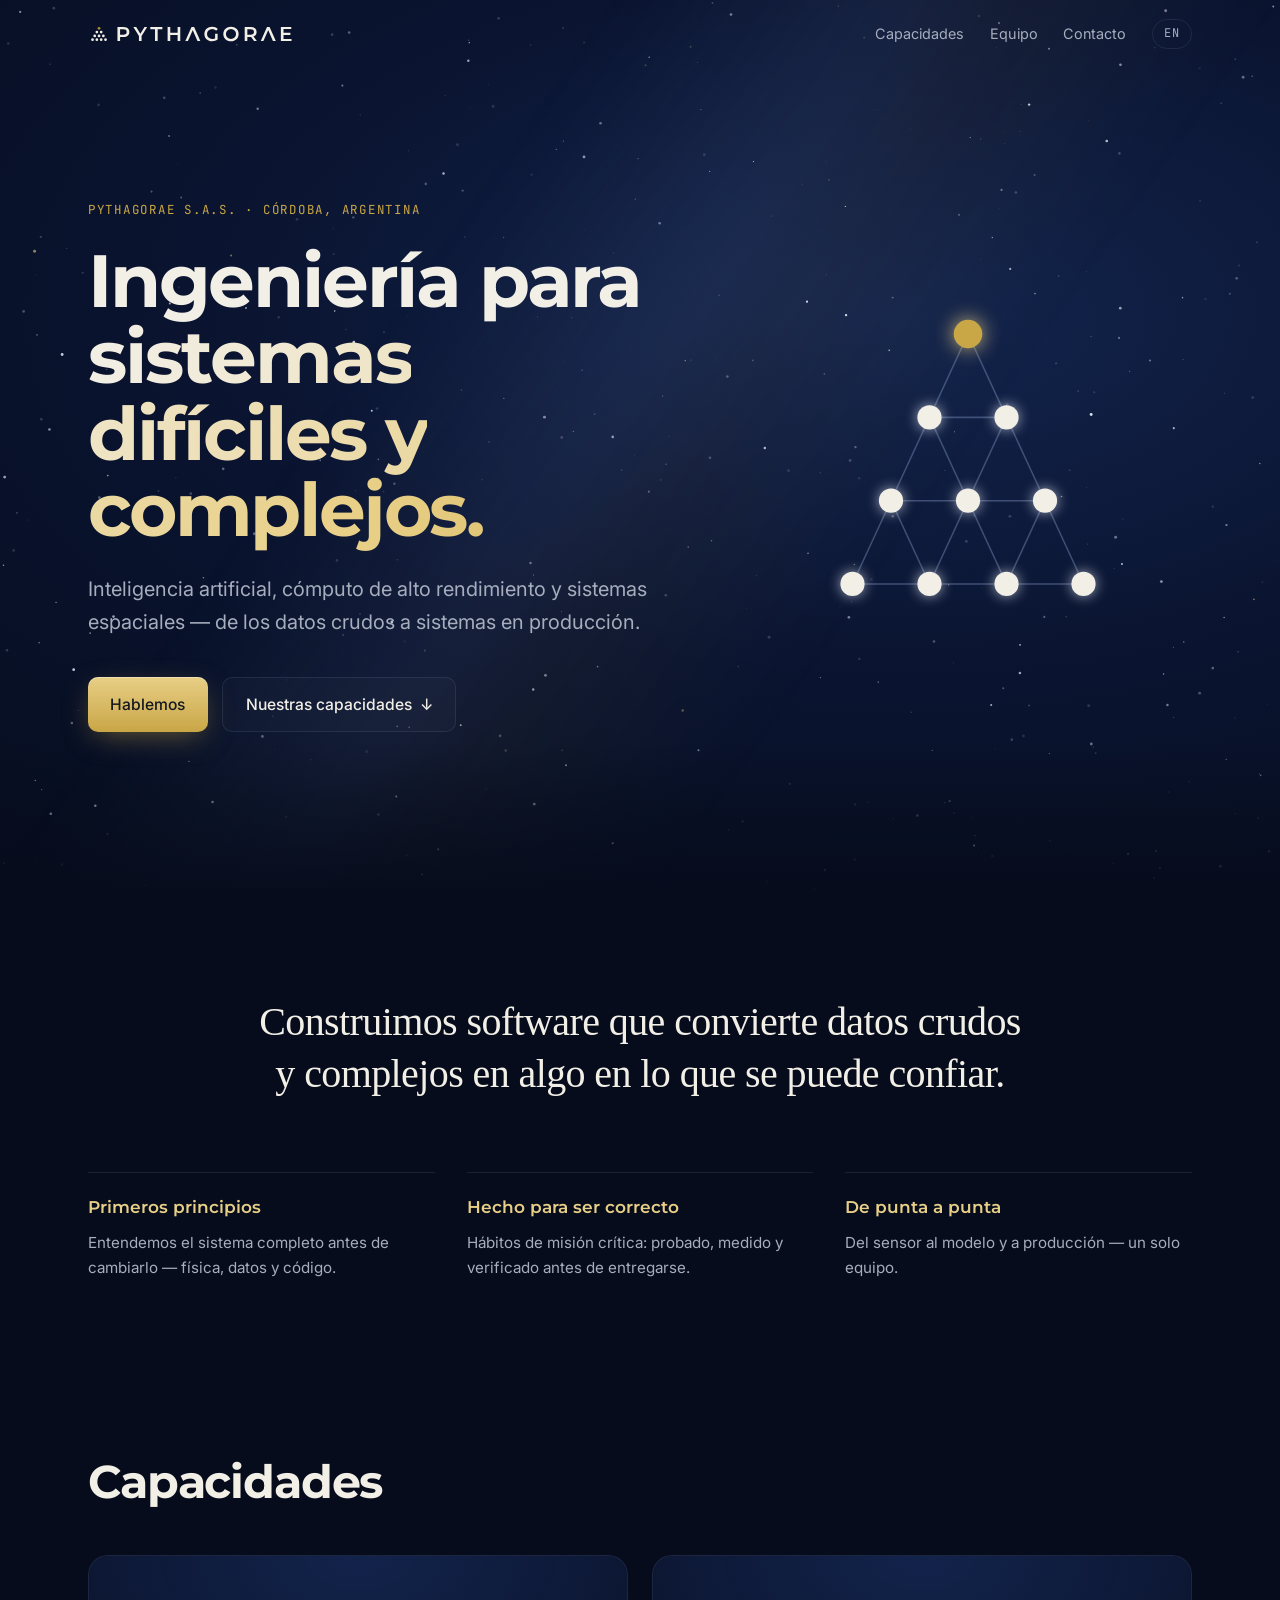
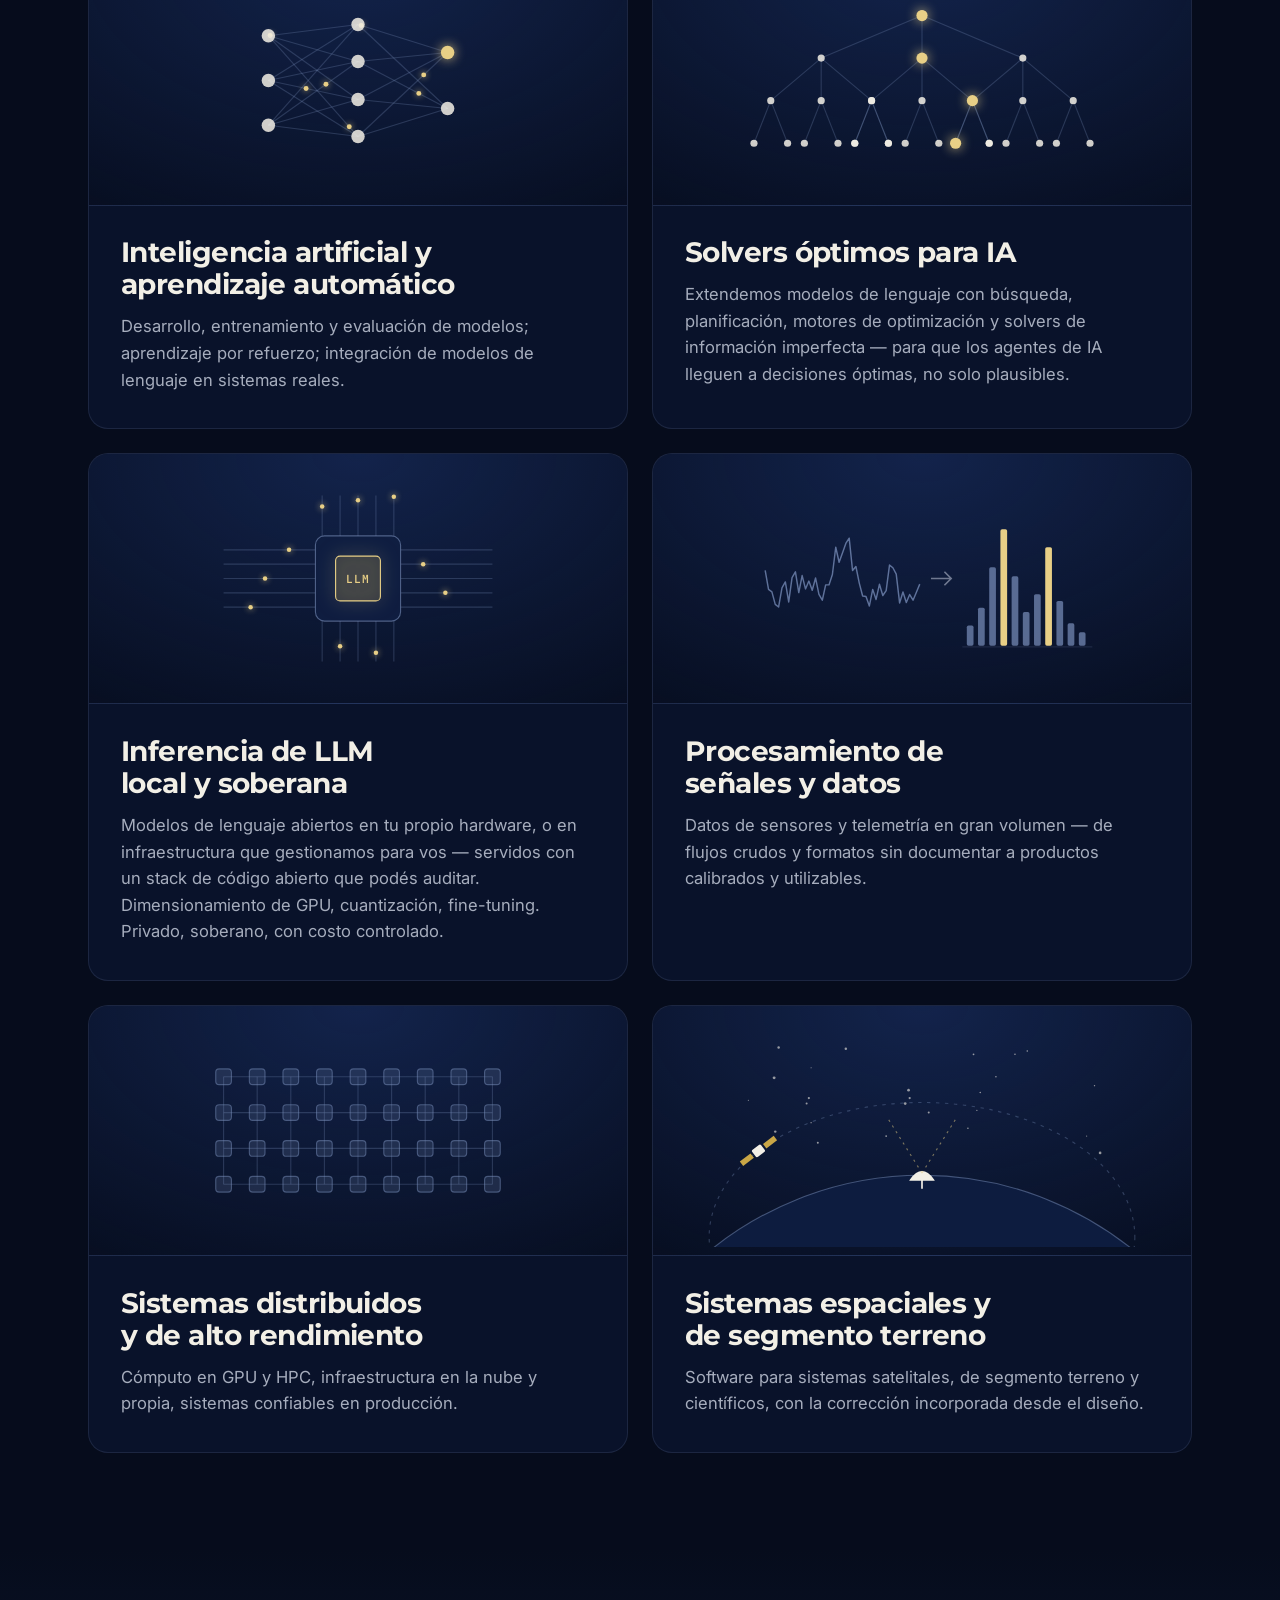
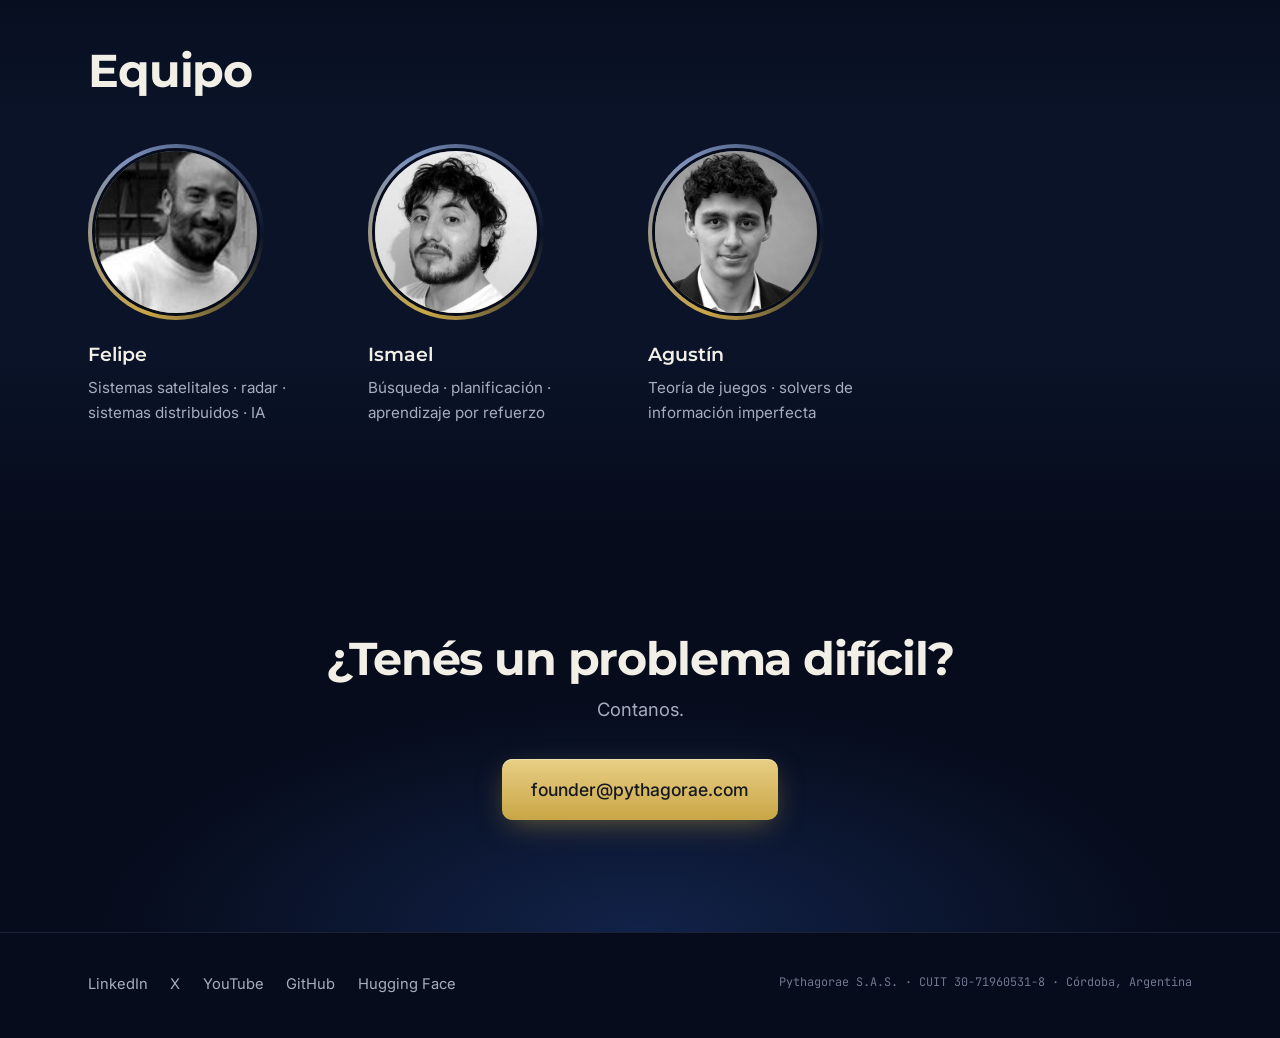
==== es/index.html @ efcf4a7c "Site: contact line 'Tell us about it.' Co-Authored-By: Claude Opus 5.5 (1M context) <noreply@anthrop" ====
<!doctype html>
<html lang="es">
<head>
<meta charset="utf-8">
<meta name="viewport" content="width=device-width, initial-scale=1">
<title>Pythagorae — Ingeniería para sistemas complejos</title>
<meta name="description" content="Pythagorae — ingeniería de software, inteligencia artificial, cómputo de alto rendimiento y sistemas espaciales. Córdoba, Argentina.">
<meta name="theme-color" content="#060c1c">
<meta property="og:title" content="Pythagorae">
<meta property="og:description" content="Pythagorae — ingeniería de software, inteligencia artificial, cómputo de alto rendimiento y sistemas espaciales. Córdoba, Argentina.">
<meta property="og:image" content="https://pythagorae.com/assets/og.png">
<meta property="og:url" content="https://pythagorae.com/es/">
<meta name="twitter:card" content="summary_large_image">
<link rel="alternate" hreflang="en" href="https://pythagorae.com/">
<link rel="alternate" hreflang="es" href="https://pythagorae.com/es/">
<link rel="alternate" hreflang="x-default" href="https://pythagorae.com/">
<link rel="icon" type="image/png" href="/assets/favicon.png">
<link rel="preconnect" href="https://fonts.googleapis.com">
<link rel="preconnect" href="https://fonts.gstatic.com" crossorigin>
<link href="https://fonts.googleapis.com/css2?family=Montserrat:wght@500;600;700&family=Inter:wght@400;500&family=JetBrains+Mono:wght@400;500&display=swap" rel="stylesheet">
<link rel="stylesheet" href="/style.css?v=16">
<script defer src="/site.js?v=15"></script>
</head>
<body>

<header class="bar">
  <div class="wrap bar-in">
    <a class="brand" href="/es/" aria-label="Pythagorae"><img src="/assets/lockup-horizontal-cream.svg" alt="Pythagorae" height="22"></a>
    <nav>
      <a href="#capabilities">Capacidades</a>
      <a href="#team">Equipo</a>
      <a href="#contact">Contacto</a>
      <a class="lang" href="/" hreflang="en" lang="en">EN</a>
    </nav>
  </div>
</header>

<section class="hero">
  <canvas id="sky" aria-hidden="true"></canvas>
  <div class="milky" aria-hidden="true"></div>
  <div class="wrap hero-in">
    <div class="hero-copy">
      <p class="eyebrow">Pythagorae S.A.S. &middot; C&oacute;rdoba, Argentina</p>
      <h1>Ingenier&iacute;a para <span class="grad">sistemas dif&iacute;ciles y complejos.</span></h1>
      <p class="lede">Inteligencia artificial, c&oacute;mputo de alto rendimiento y sistemas espaciales &mdash; de los datos crudos a sistemas en producci&oacute;n.</p>
      <div class="ctas">
        <a class="btn primary" href="#contact">Hablemos</a>
        <a class="btn ghost" href="#capabilities">Nuestras capacidades <span aria-hidden="true">&darr;</span></a>
      </div>
    </div>
    <div class="hero-art"><svg class="tetractys" viewBox="0 0 400 360" aria-hidden="true"><g class="edges"><line class="edge" style="--d:0.00s" x1="200.0" y1="60.0" x2="165.0" y2="135.8"/><line class="edge" style="--d:0.07s" x1="200.0" y1="60.0" x2="235.0" y2="135.8"/><line class="edge" style="--d:0.14s" x1="165.0" y1="135.8" x2="235.0" y2="135.8"/><line class="edge" style="--d:0.21s" x1="165.0" y1="135.8" x2="130.0" y2="211.5"/><line class="edge" style="--d:0.28s" x1="165.0" y1="135.8" x2="200.0" y2="211.5"/><line class="edge" style="--d:0.35s" x1="235.0" y1="135.8" x2="200.0" y2="211.5"/><line class="edge" style="--d:0.42s" x1="235.0" y1="135.8" x2="270.0" y2="211.5"/><line class="edge" style="--d:0.49s" x1="130.0" y1="211.5" x2="200.0" y2="211.5"/><line class="edge" style="--d:0.56s" x1="130.0" y1="211.5" x2="95.0" y2="287.2"/><line class="edge" style="--d:0.63s" x1="130.0" y1="211.5" x2="165.0" y2="287.2"/><line class="edge" style="--d:0.70s" x1="200.0" y1="211.5" x2="270.0" y2="211.5"/><line class="edge" style="--d:0.77s" x1="200.0" y1="211.5" x2="165.0" y2="287.2"/><line class="edge" style="--d:0.84s" x1="200.0" y1="211.5" x2="235.0" y2="287.2"/><line class="edge" style="--d:0.91s" x1="270.0" y1="211.5" x2="235.0" y2="287.2"/><line class="edge" style="--d:0.98s" x1="270.0" y1="211.5" x2="305.0" y2="287.2"/><line class="edge" style="--d:1.05s" x1="95.0" y1="287.2" x2="165.0" y2="287.2"/><line class="edge" style="--d:1.12s" x1="165.0" y1="287.2" x2="235.0" y2="287.2"/><line class="edge" style="--d:1.19s" x1="235.0" y1="287.2" x2="305.0" y2="287.2"/></g><g class="nodes"><circle class="node monad" style="--d:0.40s" cx="200.0" cy="60.0" r="13"/><circle class="node" style="--d:0.49s" cx="165.0" cy="135.8" r="11"/><circle class="node" style="--d:0.58s" cx="235.0" cy="135.8" r="11"/><circle class="node" style="--d:0.67s" cx="130.0" cy="211.5" r="11"/><circle class="node" style="--d:0.76s" cx="200.0" cy="211.5" r="11"/><circle class="node" style="--d:0.85s" cx="270.0" cy="211.5" r="11"/><circle class="node" style="--d:0.94s" cx="95.0" cy="287.2" r="11"/><circle class="node" style="--d:1.03s" cx="165.0" cy="287.2" r="11"/><circle class="node" style="--d:1.12s" cx="235.0" cy="287.2" r="11"/><circle class="node" style="--d:1.21s" cx="305.0" cy="287.2" r="11"/></g></svg></div>
  </div>
</section>

<section class="statement">
  <div class="wrap">
    <blockquote class="reveal">Construimos software que convierte datos crudos y complejos en algo en lo que se puede confiar.</blockquote>
    <div class="principles"><div class="principle reveal" style="--i:0"><h3>Primeros principios</h3><p>Entendemos el sistema completo antes de cambiarlo &mdash; f&iacute;sica, datos y c&oacute;digo.</p></div><div class="principle reveal" style="--i:1"><h3>Hecho para ser correcto</h3><p>H&aacute;bitos de misi&oacute;n cr&iacute;tica: probado, medido y verificado antes de entregarse.</p></div><div class="principle reveal" style="--i:2"><h3>De punta a punta</h3><p>Del sensor al modelo y a producci&oacute;n &mdash; un solo equipo.</p></div></div>
  </div>
</section>

<section id="capabilities" class="section">
  <div class="wrap">
    <header class="section-head reveal"><h2>Capacidades</h2></header>
    <div class="grid">
        <article class="card reveal" style="--i:0">
          <div class="card-art"><svg class="art" viewBox="0 -24 320 208" preserveAspectRatio="xMidYMid meet" aria-hidden="true"><line class="a-line" x1="80" y1="40" x2="160" y2="30"/><circle class="a-pulse" r="2.2"><animateMotion dur="2.20s" begin="-0.01s" repeatCount="indefinite" path="M80,40 L160,30"/></circle><line class="a-line" x1="80" y1="40" x2="160" y2="63"/><line class="a-line" x1="80" y1="40" x2="160" y2="97"/><line class="a-line" x1="80" y1="40" x2="160" y2="130"/><circle class="a-pulse" r="2.2"><animateMotion dur="3.25s" begin="-0.70s" repeatCount="indefinite" path="M80,40 L160,130"/></circle><line class="a-line" x1="80" y1="80" x2="160" y2="30"/><line class="a-line" x1="80" y1="80" x2="160" y2="63"/><line class="a-line" x1="80" y1="80" x2="160" y2="97"/><circle class="a-pulse" r="2.2"><animateMotion dur="2.55s" begin="-1.39s" repeatCount="indefinite" path="M80,80 L160,97"/></circle><line class="a-line" x1="80" y1="80" x2="160" y2="130"/><line class="a-line" x1="80" y1="120" x2="160" y2="30"/><line class="a-line" x1="80" y1="120" x2="160" y2="63"/><circle class="a-pulse" r="2.2"><animateMotion dur="3.60s" begin="-0.08s" repeatCount="indefinite" path="M80,120 L160,63"/></circle><line class="a-line" x1="80" y1="120" x2="160" y2="97"/><line class="a-line" x1="80" y1="120" x2="160" y2="130"/><line class="a-line" x1="160" y1="30" x2="240" y2="55"/><circle class="a-pulse" r="2.2"><animateMotion dur="2.90s" begin="-0.77s" repeatCount="indefinite" path="M160,30 L240,55"/></circle><line class="a-line" x1="160" y1="30" x2="240" y2="105"/><line class="a-line" x1="160" y1="63" x2="240" y2="55"/><line class="a-line" x1="160" y1="63" x2="240" y2="105"/><circle class="a-pulse" r="2.2"><animateMotion dur="2.20s" begin="-1.46s" repeatCount="indefinite" path="M160,63 L240,105"/></circle><line class="a-line" x1="160" y1="97" x2="240" y2="55"/><line class="a-line" x1="160" y1="97" x2="240" y2="105"/><line class="a-line" x1="160" y1="130" x2="240" y2="55"/><circle class="a-pulse" r="2.2"><animateMotion dur="3.25s" begin="-0.15s" repeatCount="indefinite" path="M160,130 L240,55"/></circle><line class="a-line" x1="160" y1="130" x2="240" y2="105"/><circle class="a-dot a-breathe" style="--d:0.0s" cx="80" cy="40" r="6"/><circle class="a-dot a-breathe" style="--d:0.3s" cx="80" cy="80" r="6"/><circle class="a-dot a-breathe" style="--d:0.6s" cx="80" cy="120" r="6"/><circle class="a-dot a-breathe" style="--d:0.3s" cx="160" cy="30" r="6"/><circle class="a-dot a-breathe" style="--d:0.6s" cx="160" cy="63" r="6"/><circle class="a-dot a-breathe" style="--d:0.9s" cx="160" cy="97" r="6"/><circle class="a-dot a-breathe" style="--d:1.2s" cx="160" cy="130" r="6"/><circle class="a-hot a-breathe" style="--d:0.6s" cx="240" cy="55" r="6"/><circle class="a-dot a-breathe" style="--d:0.9s" cx="240" cy="105" r="6"/></svg></div>
          <div class="card-body">
            <h3>Inteligencia artificial y aprendizaje autom&aacute;tico</h3>
            <p>Desarrollo, entrenamiento y evaluaci&oacute;n de modelos; aprendizaje por refuerzo; integraci&oacute;n de modelos de lenguaje en sistemas reales.</p>
          </div>
        </article>
        <article class="card reveal" style="--i:1">
          <div class="card-art"><svg class="art" viewBox="0 -24 320 208" preserveAspectRatio="xMidYMid meet" aria-hidden="true"><line class="a-line" x1="160.0" y1="22" x2="70.0" y2="60"/><line class="a-line" x1="160.0" y1="22" x2="160.0" y2="60"/><line class="a-line" x1="160.0" y1="22" x2="250.0" y2="60"/><line class="a-line" x1="70.0" y1="60" x2="25.0" y2="98"/><line class="a-line" x1="70.0" y1="60" x2="70.0" y2="98"/><line class="a-line" x1="70.0" y1="60" x2="115.0" y2="98"/><line class="a-line" x1="160.0" y1="60" x2="115.0" y2="98"/><line class="a-line" x1="160.0" y1="60" x2="160.0" y2="98"/><line class="a-line" x1="160.0" y1="60" x2="205.0" y2="98"/><line class="a-line" x1="250.0" y1="60" x2="205.0" y2="98"/><line class="a-line" x1="250.0" y1="60" x2="250.0" y2="98"/><line class="a-line" x1="250.0" y1="60" x2="295.0" y2="98"/><line class="a-line" x1="25.0" y1="98" x2="10.0" y2="136"/><line class="a-line" x1="25.0" y1="98" x2="40.0" y2="136"/><line class="a-line" x1="70.0" y1="98" x2="55.0" y2="136"/><line class="a-line" x1="70.0" y1="98" x2="85.0" y2="136"/><line class="a-line" x1="115.0" y1="98" x2="100.0" y2="136"/><line class="a-line" x1="115.0" y1="98" x2="130.0" y2="136"/><line class="a-line" x1="115.0" y1="98" x2="100.0" y2="136"/><line class="a-line" x1="115.0" y1="98" x2="130.0" y2="136"/><line class="a-line" x1="160.0" y1="98" x2="145.0" y2="136"/><line class="a-line" x1="160.0" y1="98" x2="175.0" y2="136"/><line class="a-line" x1="205.0" y1="98" x2="190.0" y2="136"/><line class="a-line" x1="205.0" y1="98" x2="220.0" y2="136"/><line class="a-line" x1="205.0" y1="98" x2="190.0" y2="136"/><line class="a-line" x1="205.0" y1="98" x2="220.0" y2="136"/><line class="a-line" x1="250.0" y1="98" x2="235.0" y2="136"/><line class="a-line" x1="250.0" y1="98" x2="265.0" y2="136"/><line class="a-line" x1="295.0" y1="98" x2="280.0" y2="136"/><line class="a-line" x1="295.0" y1="98" x2="310.0" y2="136"/><circle class="a-dot" cx="160.0" cy="22" r="4.5"/><circle class="a-dot" cx="70.0" cy="60" r="3.2"/><circle class="a-dot" cx="160.0" cy="60" r="3.2"/><circle class="a-dot" cx="250.0" cy="60" r="3.2"/><circle class="a-dot" cx="25.0" cy="98" r="3.2"/><circle class="a-dot" cx="70.0" cy="98" r="3.2"/><circle class="a-dot" cx="115.0" cy="98" r="3.2"/><circle class="a-dot" cx="115.0" cy="98" r="3.2"/><circle class="a-dot" cx="160.0" cy="98" r="3.2"/><circle class="a-dot" cx="205.0" cy="98" r="3.2"/><circle class="a-dot" cx="205.0" cy="98" r="3.2"/><circle class="a-dot" cx="250.0" cy="98" r="3.2"/><circle class="a-dot" cx="295.0" cy="98" r="3.2"/><circle class="a-dot" cx="10.0" cy="136" r="3.2"/><circle class="a-dot" cx="40.0" cy="136" r="3.2"/><circle class="a-dot" cx="55.0" cy="136" r="3.2"/><circle class="a-dot" cx="85.0" cy="136" r="3.2"/><circle class="a-dot" cx="100.0" cy="136" r="3.2"/><circle class="a-dot" cx="130.0" cy="136" r="3.2"/><circle class="a-dot" cx="100.0" cy="136" r="3.2"/><circle class="a-dot" cx="130.0" cy="136" r="3.2"/><circle class="a-dot" cx="145.0" cy="136" r="3.2"/><circle class="a-dot" cx="175.0" cy="136" r="3.2"/><circle class="a-dot" cx="190.0" cy="136" r="3.2"/><circle class="a-dot" cx="220.0" cy="136" r="3.2"/><circle class="a-dot" cx="190.0" cy="136" r="3.2"/><circle class="a-dot" cx="220.0" cy="136" r="3.2"/><circle class="a-dot" cx="235.0" cy="136" r="3.2"/><circle class="a-dot" cx="265.0" cy="136" r="3.2"/><circle class="a-dot" cx="280.0" cy="136" r="3.2"/><circle class="a-dot" cx="310.0" cy="136" r="3.2"/><path class="a-best" d="M160.0,22 L160.0,60 L205.0,98 L190.0,136"/><circle class="a-hot a-breathe" style="--d:0.00s" cx="160.0" cy="22" r="5"/><circle class="a-hot a-breathe" style="--d:0.25s" cx="160.0" cy="60" r="5"/><circle class="a-hot a-breathe" style="--d:0.50s" cx="205.0" cy="98" r="5"/><circle class="a-hot a-breathe" style="--d:0.75s" cx="190.0" cy="136" r="5"/></svg></div>
          <div class="card-body">
            <h3>Solvers &oacute;ptimos para IA</h3>
            <p>Extendemos modelos de lenguaje con b&uacute;squeda, planificaci&oacute;n, motores de optimizaci&oacute;n y solvers de informaci&oacute;n imperfecta &mdash; para que los agentes de IA lleguen a decisiones &oacute;ptimas, no solo plausibles.</p>
          </div>
        </article>
        <article class="card reveal" style="--i:0">
          <div class="card-art"><svg class="art" viewBox="0 -24 320 208" preserveAspectRatio="xMidYMid meet" aria-hidden="true"><line class="a-line" x1="128.0" y1="42.0" x2="128.0" y2="6.0"/><circle class="a-pulse" r="2"><animateMotion dur="1.8s" begin="-0.05s" repeatCount="indefinite" path="M128.0,6.0 L128.0,42.0"/></circle><line class="a-line" x1="144.0" y1="42.0" x2="144.0" y2="6.0"/><line class="a-line" x1="160.0" y1="42.0" x2="160.0" y2="6.0"/><circle class="a-pulse" r="2"><animateMotion dur="2.4s" begin="-0.45s" repeatCount="indefinite" path="M160.0,6.0 L160.0,42.0"/></circle><line class="a-line" x1="176.0" y1="42.0" x2="176.0" y2="6.0"/><line class="a-line" x1="192.0" y1="42.0" x2="192.0" y2="6.0"/><circle class="a-pulse" r="2"><animateMotion dur="3.0s" begin="-0.85s" repeatCount="indefinite" path="M192.0,6.0 L192.0,42.0"/></circle><line class="a-line" x1="128.0" y1="118.0" x2="128.0" y2="154.0"/><line class="a-line" x1="144.0" y1="118.0" x2="144.0" y2="154.0"/><circle class="a-pulse" r="2"><animateMotion dur="2.1s" begin="-0.65s" repeatCount="indefinite" path="M144.0,154.0 L144.0,118.0"/></circle><line class="a-line" x1="160.0" y1="118.0" x2="160.0" y2="154.0"/><line class="a-line" x1="176.0" y1="118.0" x2="176.0" y2="154.0"/><circle class="a-pulse" r="2"><animateMotion dur="2.7s" begin="-1.05s" repeatCount="indefinite" path="M176.0,154.0 L176.0,118.0"/></circle><line class="a-line" x1="192.0" y1="118.0" x2="192.0" y2="154.0"/><line class="a-line" x1="122.0" y1="54.4" x2="40.0" y2="54.4"/><circle class="a-pulse" r="2"><animateMotion dur="1.8s" begin="-0.85s" repeatCount="indefinite" path="M40.0,54.4 L122.0,54.4"/></circle><line class="a-line" x1="122.0" y1="67.2" x2="40.0" y2="67.2"/><line class="a-line" x1="122.0" y1="80.0" x2="40.0" y2="80.0"/><circle class="a-pulse" r="2"><animateMotion dur="2.4s" begin="-1.25s" repeatCount="indefinite" path="M40.0,80.0 L122.0,80.0"/></circle><line class="a-line" x1="122.0" y1="92.8" x2="40.0" y2="92.8"/><line class="a-line" x1="122.0" y1="105.6" x2="40.0" y2="105.6"/><circle class="a-pulse" r="2"><animateMotion dur="3.0s" begin="-1.65s" repeatCount="indefinite" path="M40.0,105.6 L122.0,105.6"/></circle><line class="a-line" x1="198.0" y1="54.4" x2="280.0" y2="54.4"/><line class="a-line" x1="198.0" y1="67.2" x2="280.0" y2="67.2"/><circle class="a-pulse" r="2"><animateMotion dur="2.1s" begin="-1.45s" repeatCount="indefinite" path="M280.0,67.2 L198.0,67.2"/></circle><line class="a-line" x1="198.0" y1="80.0" x2="280.0" y2="80.0"/><line class="a-line" x1="198.0" y1="92.8" x2="280.0" y2="92.8"/><circle class="a-pulse" r="2"><animateMotion dur="2.7s" begin="-1.85s" repeatCount="indefinite" path="M280.0,92.8 L198.0,92.8"/></circle><line class="a-line" x1="198.0" y1="105.6" x2="280.0" y2="105.6"/><rect class="a-chip" x="122" y="42" width="76" height="76" rx="8"/><rect class="a-die a-breathe" x="140" y="60" width="40" height="40" rx="4"/><text class="a-label" x="160" y="84" text-anchor="middle">LLM</text></svg></div>
          <div class="card-body">
            <h3>Inferencia de LLM local y soberana</h3>
            <p>Modelos de lenguaje abiertos en tu propio hardware, o en infraestructura que gestionamos para vos &mdash; servidos con un stack de c&oacute;digo abierto que pod&eacute;s auditar. Dimensionamiento de GPU, cuantizaci&oacute;n, fine-tuning. Privado, soberano, con costo controlado.</p>
          </div>
        </article>
        <article class="card reveal" style="--i:1">
          <div class="card-art"><svg class="art" viewBox="0 -24 320 208" preserveAspectRatio="xMidYMid meet" aria-hidden="true"><polyline class="a-raw" points="20,72.7 23,89.7 26,91.9 29,103.1 32,105.4 35,88.4 38,83.1 41,100.9 44,79.2 47,74.0 50,92.6 53,77.4 56,89.3 59,82.3 62,90.5 65,79.6 68,94.2 71,99.4 74,85.7 77,85.7 80,76.4 83,52.1 86,65.5 89,57.3 92,48.7 95,44.0 98,72.9 101,69.3 104,84.1 107,95.6 110,96.1 113,104.5 116,89.7 119,98.7 122,85.2 125,95.2 128,90.8 131,68.0 134,70.4 137,76.1 140,101.8 143,92.0 146,101.4 149,94.3 152,99.4 155,92.3 158,85.0"/><path class="a-arrow" d="M168 80 h18 m-6 -6 l6 6 l-6 6"/><rect class="a-bar a-grow" style="--d:0.00s" x="200" y="122" width="6" height="18" rx="1.5"/><rect class="a-bar a-grow" style="--d:0.12s" x="210" y="106" width="6" height="34" rx="1.5"/><rect class="a-bar a-grow" style="--d:0.24s" x="220" y="70" width="6" height="70" rx="1.5"/><rect class="a-bar-hot a-grow" style="--d:0.36s" x="230" y="36" width="6" height="104" rx="1.5"/><rect class="a-bar a-grow" style="--d:0.48s" x="240" y="78" width="6" height="62" rx="1.5"/><rect class="a-bar a-grow" style="--d:0.60s" x="250" y="110" width="6" height="30" rx="1.5"/><rect class="a-bar a-grow" style="--d:0.72s" x="260" y="94" width="6" height="46" rx="1.5"/><rect class="a-bar-hot a-grow" style="--d:0.84s" x="270" y="52" width="6" height="88" rx="1.5"/><rect class="a-bar a-grow" style="--d:0.96s" x="280" y="100" width="6" height="40" rx="1.5"/><rect class="a-bar a-grow" style="--d:1.08s" x="290" y="120" width="6" height="20" rx="1.5"/><rect class="a-bar a-grow" style="--d:1.20s" x="300" y="128" width="6" height="12" rx="1.5"/><line class="a-axis" x1="196" y1="141" x2="312" y2="141"/></svg></div>
          <div class="card-body">
            <h3>Procesamiento de se&ntilde;ales y datos</h3>
            <p>Datos de sensores y telemetr&iacute;a en gran volumen &mdash; de flujos crudos y formatos sin documentar a productos calibrados y utilizables.</p>
          </div>
        </article>
        <article class="card reveal" style="--i:0">
          <div class="card-art"><svg class="art" viewBox="0 -24 320 208" preserveAspectRatio="xMidYMid meet" aria-hidden="true"><line class="a-line" x1="40" y1="32" x2="70" y2="32"/><line class="a-line" x1="40" y1="32" x2="40" y2="64"/><line class="a-line" x1="70" y1="32" x2="100" y2="32"/><line class="a-line" x1="70" y1="32" x2="70" y2="64"/><line class="a-line" x1="100" y1="32" x2="130" y2="32"/><line class="a-line" x1="100" y1="32" x2="100" y2="64"/><line class="a-line" x1="130" y1="32" x2="160" y2="32"/><line class="a-line" x1="130" y1="32" x2="130" y2="64"/><line class="a-line" x1="160" y1="32" x2="190" y2="32"/><line class="a-line" x1="160" y1="32" x2="160" y2="64"/><line class="a-line" x1="190" y1="32" x2="220" y2="32"/><line class="a-line" x1="190" y1="32" x2="190" y2="64"/><line class="a-line" x1="220" y1="32" x2="250" y2="32"/><line class="a-line" x1="220" y1="32" x2="220" y2="64"/><line class="a-line" x1="250" y1="32" x2="280" y2="32"/><line class="a-line" x1="250" y1="32" x2="250" y2="64"/><line class="a-line" x1="280" y1="32" x2="280" y2="64"/><line class="a-line" x1="40" y1="64" x2="70" y2="64"/><line class="a-line" x1="40" y1="64" x2="40" y2="96"/><line class="a-line" x1="70" y1="64" x2="100" y2="64"/><line class="a-line" x1="70" y1="64" x2="70" y2="96"/><line class="a-line" x1="100" y1="64" x2="130" y2="64"/><line class="a-line" x1="100" y1="64" x2="100" y2="96"/><line class="a-line" x1="130" y1="64" x2="160" y2="64"/><line class="a-line" x1="130" y1="64" x2="130" y2="96"/><line class="a-line" x1="160" y1="64" x2="190" y2="64"/><line class="a-line" x1="160" y1="64" x2="160" y2="96"/><line class="a-line" x1="190" y1="64" x2="220" y2="64"/><line class="a-line" x1="190" y1="64" x2="190" y2="96"/><line class="a-line" x1="220" y1="64" x2="250" y2="64"/><line class="a-line" x1="220" y1="64" x2="220" y2="96"/><line class="a-line" x1="250" y1="64" x2="280" y2="64"/><line class="a-line" x1="250" y1="64" x2="250" y2="96"/><line class="a-line" x1="280" y1="64" x2="280" y2="96"/><line class="a-line" x1="40" y1="96" x2="70" y2="96"/><line class="a-line" x1="40" y1="96" x2="40" y2="128"/><line class="a-line" x1="70" y1="96" x2="100" y2="96"/><line class="a-line" x1="70" y1="96" x2="70" y2="128"/><line class="a-line" x1="100" y1="96" x2="130" y2="96"/><line class="a-line" x1="100" y1="96" x2="100" y2="128"/><line class="a-line" x1="130" y1="96" x2="160" y2="96"/><line class="a-line" x1="130" y1="96" x2="130" y2="128"/><line class="a-line" x1="160" y1="96" x2="190" y2="96"/><line class="a-line" x1="160" y1="96" x2="160" y2="128"/><line class="a-line" x1="190" y1="96" x2="220" y2="96"/><line class="a-line" x1="190" y1="96" x2="190" y2="128"/><line class="a-line" x1="220" y1="96" x2="250" y2="96"/><line class="a-line" x1="220" y1="96" x2="220" y2="128"/><line class="a-line" x1="250" y1="96" x2="280" y2="96"/><line class="a-line" x1="250" y1="96" x2="250" y2="128"/><line class="a-line" x1="280" y1="96" x2="280" y2="128"/><line class="a-line" x1="40" y1="128" x2="70" y2="128"/><line class="a-line" x1="70" y1="128" x2="100" y2="128"/><line class="a-line" x1="100" y1="128" x2="130" y2="128"/><line class="a-line" x1="130" y1="128" x2="160" y2="128"/><line class="a-line" x1="160" y1="128" x2="190" y2="128"/><line class="a-line" x1="190" y1="128" x2="220" y2="128"/><line class="a-line" x1="220" y1="128" x2="250" y2="128"/><line class="a-line" x1="250" y1="128" x2="280" y2="128"/><rect class="a-node a-wave" style="--d:0.00s" x="33" y="25" width="14" height="14" rx="3"/><rect class="a-node a-wave" style="--d:0.18s" x="63" y="25" width="14" height="14" rx="3"/><rect class="a-node a-wave" style="--d:0.36s" x="93" y="25" width="14" height="14" rx="3"/><rect class="a-node a-wave" style="--d:0.54s" x="123" y="25" width="14" height="14" rx="3"/><rect class="a-node a-wave" style="--d:0.72s" x="153" y="25" width="14" height="14" rx="3"/><rect class="a-node a-wave" style="--d:0.90s" x="183" y="25" width="14" height="14" rx="3"/><rect class="a-node a-wave" style="--d:1.08s" x="213" y="25" width="14" height="14" rx="3"/><rect class="a-node a-wave" style="--d:1.26s" x="243" y="25" width="14" height="14" rx="3"/><rect class="a-node a-wave" style="--d:1.44s" x="273" y="25" width="14" height="14" rx="3"/><rect class="a-node a-wave" style="--d:0.18s" x="33" y="57" width="14" height="14" rx="3"/><rect class="a-node a-wave" style="--d:0.36s" x="63" y="57" width="14" height="14" rx="3"/><rect class="a-node a-wave" style="--d:0.54s" x="93" y="57" width="14" height="14" rx="3"/><rect class="a-node a-wave" style="--d:0.72s" x="123" y="57" width="14" height="14" rx="3"/><rect class="a-node a-wave" style="--d:0.90s" x="153" y="57" width="14" height="14" rx="3"/><rect class="a-node a-wave" style="--d:1.08s" x="183" y="57" width="14" height="14" rx="3"/><rect class="a-node a-wave" style="--d:1.26s" x="213" y="57" width="14" height="14" rx="3"/><rect class="a-node a-wave" style="--d:1.44s" x="243" y="57" width="14" height="14" rx="3"/><rect class="a-node a-wave" style="--d:1.62s" x="273" y="57" width="14" height="14" rx="3"/><rect class="a-node a-wave" style="--d:0.36s" x="33" y="89" width="14" height="14" rx="3"/><rect class="a-node a-wave" style="--d:0.54s" x="63" y="89" width="14" height="14" rx="3"/><rect class="a-node a-wave" style="--d:0.72s" x="93" y="89" width="14" height="14" rx="3"/><rect class="a-node a-wave" style="--d:0.90s" x="123" y="89" width="14" height="14" rx="3"/><rect class="a-node a-wave" style="--d:1.08s" x="153" y="89" width="14" height="14" rx="3"/><rect class="a-node a-wave" style="--d:1.26s" x="183" y="89" width="14" height="14" rx="3"/><rect class="a-node a-wave" style="--d:1.44s" x="213" y="89" width="14" height="14" rx="3"/><rect class="a-node a-wave" style="--d:1.62s" x="243" y="89" width="14" height="14" rx="3"/><rect class="a-node a-wave" style="--d:1.80s" x="273" y="89" width="14" height="14" rx="3"/><rect class="a-node a-wave" style="--d:0.54s" x="33" y="121" width="14" height="14" rx="3"/><rect class="a-node a-wave" style="--d:0.72s" x="63" y="121" width="14" height="14" rx="3"/><rect class="a-node a-wave" style="--d:0.90s" x="93" y="121" width="14" height="14" rx="3"/><rect class="a-node a-wave" style="--d:1.08s" x="123" y="121" width="14" height="14" rx="3"/><rect class="a-node a-wave" style="--d:1.26s" x="153" y="121" width="14" height="14" rx="3"/><rect class="a-node a-wave" style="--d:1.44s" x="183" y="121" width="14" height="14" rx="3"/><rect class="a-node a-wave" style="--d:1.62s" x="213" y="121" width="14" height="14" rx="3"/><rect class="a-node a-wave" style="--d:1.80s" x="243" y="121" width="14" height="14" rx="3"/><rect class="a-node a-wave" style="--d:1.98s" x="273" y="121" width="14" height="14" rx="3"/></svg></div>
          <div class="card-body">
            <h3>Sistemas distribuidos y de alto rendimiento</h3>
            <p>C&oacute;mputo en GPU y HPC, infraestructura en la nube y propia, sistemas confiables en producci&oacute;n.</p>
          </div>
        </article>
        <article class="card reveal" style="--i:1">
          <div class="card-art"><svg class="art" viewBox="0 -24 320 208" preserveAspectRatio="xMidYMid meet" aria-hidden="true"><circle class="a-planet" cx="160" cy="420" r="300"/><ellipse class="a-orbit" cx="160" cy="175" rx="190" ry="120"/><circle class="a-star" cx="145" cy="56" r="1.2"/><circle class="a-star" cx="149" cy="51" r="1.0"/><circle class="a-star" cx="59" cy="51" r="1.0"/><circle class="a-star" cx="254" cy="9" r="0.7"/><circle class="a-star" cx="29" cy="81" r="1.1"/><circle class="a-star" cx="13" cy="98" r="1.3"/><circle class="a-star" cx="209" cy="62" r="0.6"/><circle class="a-star" cx="5" cy="53" r="0.5"/><circle class="a-star" cx="61" cy="24" r="0.5"/><circle class="a-star" cx="148" cy="44" r="1.2"/><circle class="a-star" cx="166" cy="64" r="0.9"/><circle class="a-star" cx="212" cy="46" r="0.7"/><circle class="a-star" cx="319" cy="100" r="1.2"/><circle class="a-star" cx="226" cy="32" r="0.7"/><circle class="a-star" cx="92" cy="7" r="1.1"/><circle class="a-star" cx="128" cy="85" r="0.8"/><circle class="a-star" cx="307" cy="85" r="0.5"/><circle class="a-star" cx="67" cy="91" r="0.9"/><circle class="a-star" cx="314" cy="40" r="0.6"/><circle class="a-star" cx="201" cy="78" r="0.7"/><circle class="a-star" cx="28" cy="33" r="1.3"/><circle class="a-star" cx="243" cy="12" r="0.7"/><circle class="a-star" cx="32" cy="6" r="1.1"/><circle class="a-star" cx="57" cy="56" r="0.9"/><circle class="a-star" cx="61" cy="73" r="0.6"/><circle class="a-star" cx="206" cy="12" r="0.8"/><path class="a-dish" d="M150 124 q10 -14 20 0 z M160 124 v8"/><path class="a-beam" d="M160 118 L130 70 M160 118 L190 70"/><g class="a-sat"><rect x="-5" y="-4" width="10" height="8" rx="1.5"/><rect class="a-panel" x="-19" y="-2.5" width="12" height="5"/><rect class="a-panel" x="7" y="-2.5" width="12" height="5"/><animateMotion dur="12s" repeatCount="indefinite" rotate="auto" path="M-30,175 A190,120 0 0 1 350,175"/></g></svg></div>
          <div class="card-body">
            <h3>Sistemas espaciales y de segmento terreno</h3>
            <p>Software para sistemas satelitales, de segmento terreno y cient&iacute;ficos, con la correcci&oacute;n incorporada desde el dise&ntilde;o.</p>
          </div>
        </article>
    </div>
    </div>
  </div>
</section>

<section id="team" class="section alt">
  <div class="wrap">
    <header class="section-head reveal"><h2>Equipo</h2></header>
    <div class="team">
        <figure class="person reveal" style="--i:0">
          <div class="photo"><img src="/assets/team/felipe.jpg" alt="Felipe" width="400" height="400" loading="lazy"></div>
          <figcaption><strong>Felipe</strong><span>Sistemas satelitales &middot; radar &middot; sistemas distribuidos &middot; IA</span></figcaption>
        </figure>
        <figure class="person reveal" style="--i:1">
          <div class="photo"><img src="/assets/team/ismael.jpg" alt="Ismael" width="400" height="400" loading="lazy"></div>
          <figcaption><strong>Ismael</strong><span>B&uacute;squeda &middot; planificaci&oacute;n &middot; aprendizaje por refuerzo</span></figcaption>
        </figure>
        <figure class="person reveal" style="--i:2">
          <div class="photo"><img src="/assets/team/agustin.jpg" alt="Agust&iacute;n" width="400" height="400" loading="lazy"></div>
          <figcaption><strong>Agust&iacute;n</strong><span>Teor&iacute;a de juegos &middot; solvers de informaci&oacute;n imperfecta</span></figcaption>
        </figure>
    </div>
  </div>
</section>

<section id="contact" class="contact">
  <div class="wrap reveal">
    <h2>&iquest;Ten&eacute;s un problema dif&iacute;cil?</h2>
    <p>Contanos.</p>
    <a class="btn primary big" href="mailto:founder@pythagorae.com">founder@pythagorae.com</a>
  </div>
</section>

<footer class="foot">
  <div class="wrap foot-in">
    <ul class="social">
      <li><a href="https://www.linkedin.com/company/pythagorae" target="_blank" rel="noopener">LinkedIn</a></li>
      <li><a href="https://x.com/pythagorae_ai" target="_blank" rel="noopener">X</a></li>
      <li><a href="https://www.youtube.com/@pythagorae" target="_blank" rel="noopener">YouTube</a></li>
      <li><a href="https://github.com/pythagorae" target="_blank" rel="noopener">GitHub</a></li>
      <li><a href="https://huggingface.co/pythagorae" target="_blank" rel="noopener">Hugging Face</a></li>
    </ul>
    <p class="legal">Pythagorae S.A.S. &middot; CUIT 30-71960531-8 &middot; C&oacute;rdoba, Argentina</p>
  </div>
</footer>

</body>
</html>
---- style.css ----
/* Pythagorae — brand: ink #14181F, cream #F2EFE6, bronze #B08D2F, space #101F42 -> #04091A */
:root {
  --bg: #060c1c;
  --bg-2: #0a1328;
  --card: rgba(16, 31, 66, .38);
  --fg: #f2efe6;
  --muted: #a6adbd;
  --faint: #6f7890;
  --rule: rgba(122, 143, 187, .16);
  --bronze: #c9a646;
  --bronze-2: #e8cf86;
  --blue: #7a8fbb;
  --sans: "Inter", ui-sans-serif, -apple-system, BlinkMacSystemFont, "Segoe UI", Roboto, sans-serif;
  --display: "Montserrat", var(--sans);
  --mono: "JetBrains Mono", ui-monospace, SFMono-Regular, Menlo, Consolas, monospace;
  --serif: ui-serif, Georgia, "Iowan Old Style", Palatino, serif;
}

* { box-sizing: border-box; }
html { scroll-behavior: smooth; -webkit-text-size-adjust: 100%; scroll-padding-top: 72px; }
body {
  margin: 0;
  background: var(--bg);
  color: var(--fg);
  font: 400 17px/1.65 var(--sans);
  -webkit-font-smoothing: antialiased;
  overflow-x: hidden;
}
img { max-width: 100%; }
a { color: inherit; }
.wrap { max-width: 72rem; margin: 0 auto; padding: 0 1.5rem; }

/* ---------- top bar ---------- */

.bar {
  position: fixed; inset: 0 0 auto 0; z-index: 50;
  transition: background .3s ease, border-color .3s ease, backdrop-filter .3s ease;
  border-bottom: 1px solid transparent;
}
.bar.scrolled {
  background: rgba(6, 12, 28, .72);
  backdrop-filter: blur(14px) saturate(140%);
  -webkit-backdrop-filter: blur(14px) saturate(140%);
  border-color: var(--rule);
}
.bar-in { display: flex; align-items: center; justify-content: space-between; height: 68px; }
.brand img { display: block; height: 22px; width: auto; }
.bar nav { display: flex; align-items: center; gap: 1.6rem; font-size: .9rem; }
.bar nav a { color: var(--muted); text-decoration: none; transition: color .15s ease; }
.bar nav a:hover { color: var(--fg); }
.bar nav .lang {
  font-family: var(--mono); font-size: .75rem; letter-spacing: .08em;
  border: 1px solid var(--rule); border-radius: 999px; padding: .25rem .7rem;
}
.bar nav .lang:hover { border-color: var(--bronze); color: var(--bronze-2); }

/* ---------- hero ---------- */

.hero {
  position: relative; min-height: min(100vh, 900px); min-height: min(100svh, 900px);
  display: flex; align-items: center;
  background: radial-gradient(120% 90% at 70% 35%, #13244d 0%, #0a1430 45%, var(--bg) 100%);
  overflow: hidden; isolation: isolate;
}
#sky { position: absolute; inset: 0; width: 100%; height: 100%; z-index: -1; }
.milky {
  position: absolute; inset: -20%; z-index: -1; pointer-events: none;
  background: linear-gradient(125deg, transparent 38%, rgba(122, 143, 187, .10) 48%, rgba(201, 166, 70, .05) 52%, transparent 62%);
  filter: blur(30px);
}
.hero::after {
  content: ""; position: absolute; inset: auto 0 0 0; height: 160px; z-index: -1;
  background: linear-gradient(to bottom, transparent, var(--bg));
}
.hero-in {
  display: grid; grid-template-columns: 1.15fr .85fr; gap: 3rem; align-items: center;
  padding-top: 7rem; padding-bottom: 5rem; width: 100%;
}
.eyebrow {
  font-family: var(--mono); font-size: .78rem; letter-spacing: .14em; text-transform: uppercase;
  color: var(--bronze); margin: 0 0 1.4rem;
}
h1 {
  font-family: var(--display); font-weight: 700;
  font-size: clamp(2.5rem, 6.2vw, 4.6rem); line-height: 1.04; letter-spacing: -0.03em;
  margin: 0 0 1.5rem;
}
.grad {
  background: linear-gradient(100deg, var(--fg) 0%, var(--bronze-2) 45%, var(--bronze) 70%, var(--blue) 100%);
  background-size: 200% 100%;
  -webkit-background-clip: text; background-clip: text; color: transparent;
  animation: shimmer 9s ease-in-out infinite alternate;
}
@keyframes shimmer { from { background-position: 0% 0; } to { background-position: 100% 0; } }
.lede { font-size: clamp(1.05rem, 1.6vw, 1.25rem); color: var(--muted); max-width: 36rem; margin: 0 0 2.4rem; }

.ctas { display: flex; gap: .9rem; flex-wrap: wrap; }
.btn {
  display: inline-flex; align-items: center; gap: .5rem;
  font-weight: 500; font-size: .98rem; text-decoration: none;
  padding: .85rem 1.4rem; border-radius: 10px;
  transition: transform .15s ease, box-shadow .2s ease, background .2s ease, border-color .2s ease;
}
.btn.primary {
  background: linear-gradient(180deg, var(--bronze-2), var(--bronze));
  color: #14181f;
  box-shadow: 0 8px 30px -8px rgba(201, 166, 70, .55), inset 0 1px 0 rgba(255, 255, 255, .35);
}
.btn.primary:hover { transform: translateY(-2px); box-shadow: 0 14px 40px -8px rgba(201, 166, 70, .7), inset 0 1px 0 rgba(255, 255, 255, .35); }
.btn.ghost { border: 1px solid var(--rule); color: var(--fg); background: rgba(255, 255, 255, .02); }
.btn.ghost:hover { border-color: var(--blue); background: rgba(122, 143, 187, .08); }
.btn.big { font-size: 1.1rem; padding: 1rem 1.8rem; }

/* tetractys constellation */
.hero-art { display: flex; justify-content: center; }
.tetractys { width: 100%; max-width: 440px; overflow: visible; animation: float 8s ease-in-out infinite; }
@keyframes float { 50% { transform: translateY(-10px); } }
.edge {
  stroke: var(--blue); stroke-opacity: .45; stroke-width: 1.4;
  stroke-dasharray: 80;
  animation: draw 1.1s ease backwards; animation-delay: calc(var(--d) + .9s);
}
@keyframes draw { from { stroke-dashoffset: 80; } to { stroke-dashoffset: 0; } }
.node {
  fill: var(--fg); transform-box: fill-box; transform-origin: center;
  animation: pop .6s cubic-bezier(.2, 1.4, .4, 1) backwards, twinkle 4s ease-in-out infinite;
  animation-delay: var(--d), calc(var(--d) + 1s);
}
.node { filter: drop-shadow(0 0 6px rgba(226, 232, 245, .7)); }
.node.monad { fill: var(--bronze); filter: drop-shadow(0 0 9px rgba(232, 207, 134, .9)); }
@keyframes pop { from { opacity: 0; transform: scale(.2); } to { opacity: 1; transform: scale(1); } }
@keyframes twinkle { 0%, 100% { opacity: 1; } 50% { opacity: .65; } }

/* ---------- statement ---------- */

.statement { padding: 6rem 0 5rem; text-align: center; }
blockquote {
  font-family: var(--serif); font-size: clamp(1.6rem, 3.6vw, 2.5rem); line-height: 1.3;
  letter-spacing: -0.015em; max-width: 50rem; margin: 0 auto 4.5rem; text-wrap: balance;
}
.principles { display: grid; grid-template-columns: repeat(3, 1fr); gap: 2rem; text-align: left; }
.principle { border-top: 1px solid var(--rule); padding-top: 1.3rem; }
.principle h3 { font-family: var(--display); font-weight: 600; font-size: 1.05rem; margin: 0 0 .5rem; color: var(--bronze-2); }
.principle p { margin: 0; color: var(--muted); font-size: .95rem; }

/* ---------- sections ---------- */

.section { padding: 6rem 0; }
.section.alt { background: linear-gradient(180deg, var(--bg), var(--bg-2) 30%, var(--bg-2) 70%, var(--bg)); }
.section-head { margin-bottom: 3rem; }
.section-head h2, .contact h2 {
  font-family: var(--display); font-weight: 700; font-size: clamp(2rem, 4vw, 2.9rem);
  letter-spacing: -0.025em; line-height: 1.1; margin: 0 0 .6rem;
}
.section-head p { color: var(--muted); margin: 0; font-size: 1.1rem; }

/* capabilities grid */
.grid { display: grid; grid-template-columns: 1fr 1fr; gap: 1.5rem; }
.card {
  position: relative; border-radius: 20px; overflow: hidden;
  border: 1px solid var(--rule); background: var(--card);
  transition: transform .3s ease, border-color .3s ease, box-shadow .3s ease;
  --mx: 50%; --my: 50%;
}
.card::after {
  content: ""; position: absolute; inset: 0; pointer-events: none; opacity: 0; transition: opacity .3s ease;
  background: radial-gradient(520px circle at var(--mx) var(--my), rgba(201, 166, 70, .12), transparent 45%);
}
.card:hover { transform: translateY(-4px); border-color: rgba(201, 166, 70, .45); box-shadow: 0 24px 60px -30px rgba(0, 0, 0, .8); }
.card:hover::after { opacity: 1; }
.card-art {
  height: 250px; border-bottom: 1px solid var(--rule);
  background: radial-gradient(90% 120% at 50% 0%, rgba(19, 36, 77, .95), rgba(6, 12, 28, .6));
}
.card-body { padding: 1.9rem 2rem 2.2rem; }
.card h3 {
  font-family: var(--display); font-weight: 700; font-size: clamp(1.35rem, 2.2vw, 1.75rem);
  line-height: 1.15; letter-spacing: -0.02em; margin: 0 0 .8rem; text-wrap: balance;
}
.card p { margin: 0; color: var(--muted); font-size: clamp(1.02rem, 1.3vw, 1.12rem); line-height: 1.6; }
.art { display: block; width: 100%; height: 100%; padding: .5rem; box-sizing: border-box; }

/* capability art */
.a-line { stroke: var(--blue); stroke-opacity: .28; stroke-width: 1; }
.a-dot { fill: var(--fg); fill-opacity: .85; }
.a-hot { fill: var(--bronze-2); filter: drop-shadow(0 0 5px rgba(232, 207, 134, .9)); }
.a-pulse { fill: var(--bronze-2); filter: drop-shadow(0 0 3px rgba(232, 207, 134, .9)); }
.a-best { fill: none; stroke: var(--bronze-2); stroke-width: 2.2; stroke-linecap: round; stroke-dasharray: 260; stroke-dashoffset: 260; animation: best 3.2s ease-in-out infinite; filter: drop-shadow(0 0 4px rgba(232, 207, 134, .8)); }
@keyframes best { 0% { stroke-dashoffset: 260; } 45%, 80% { stroke-dashoffset: 0; } 100% { stroke-dashoffset: -260; } }
.a-chip { fill: rgba(16, 31, 66, .9); stroke: var(--blue); stroke-opacity: .6; }
.a-die { fill: rgba(201, 166, 70, .18); stroke: var(--bronze-2); filter: drop-shadow(0 0 8px rgba(232, 207, 134, .6)); }
.a-label { fill: var(--bronze-2); font: 600 10px var(--mono); letter-spacing: .08em; }
.a-raw { fill: none; stroke: var(--blue); stroke-opacity: .75; stroke-width: 1.3; stroke-linejoin: round; }
.a-arrow { fill: none; stroke: var(--faint); stroke-width: 1.5; }
.a-axis { stroke: var(--rule); }
.a-bar { fill: var(--blue); fill-opacity: .7; }
.a-bar-hot { fill: var(--bronze-2); }
.a-grow { transform-box: fill-box; transform-origin: bottom; animation: grow 2.8s ease-in-out infinite alternate; animation-delay: var(--d); }
@keyframes grow { from { transform: scaleY(.35); } to { transform: scaleY(1); } }
.a-node { fill: rgba(122, 143, 187, .18); stroke: var(--blue); stroke-opacity: .5; animation: wave 3s ease-in-out infinite; animation-delay: var(--d); }
@keyframes wave { 0%, 60%, 100% { fill: rgba(122, 143, 187, .18); } 30% { fill: rgba(232, 207, 134, .85); } }
.a-breathe { animation: breathe 3s ease-in-out infinite; animation-delay: var(--d, 0s); }
@keyframes breathe { 50% { opacity: .55; } }
.a-planet { fill: #0d1c3f; stroke: var(--blue); stroke-opacity: .5; }
.a-orbit { fill: none; stroke: var(--blue); stroke-opacity: .35; stroke-dasharray: 3 5; }
.a-star { fill: var(--fg); fill-opacity: .6; }
.a-dish { fill: var(--fg); stroke: var(--fg); stroke-width: 1.5; }
.a-beam { stroke: var(--bronze-2); stroke-opacity: .5; stroke-dasharray: 2 4; animation: beam 1.2s linear infinite; }
@keyframes beam { to { stroke-dashoffset: -12; } }
.a-sat rect { fill: var(--fg); }
.a-sat .a-panel { fill: var(--bronze); }

/* team */
.team { display: flex; gap: 2.5rem; flex-wrap: wrap; }
.person { margin: 0; width: 15rem; }
.photo {
  width: 11rem; height: 11rem; border-radius: 50%; padding: 4px; margin-bottom: 1.2rem;
  background: conic-gradient(from 200deg, var(--bronze), var(--blue), transparent 70%, var(--bronze));
  transition: transform .3s ease;
}
.photo img { display: block; width: 100%; height: 100%; border-radius: 50%; object-fit: cover; border: 3px solid var(--bg); }
.person:hover .photo { transform: rotate(-3deg) scale(1.04); }
.person strong { display: block; font-family: var(--display); font-weight: 600; font-size: 1.2rem; }
.person span { display: block; color: var(--muted); font-size: .95rem; margin-top: .25rem; }

/* contact */
.contact {
  padding: 7rem 0; text-align: center;
  background: radial-gradient(60% 80% at 50% 100%, rgba(19, 36, 77, .9), transparent 70%);
}
.contact p { color: var(--muted); font-size: 1.15rem; margin: 0 0 2.2rem; }

/* footer */
.foot { border-top: 1px solid var(--rule); padding: 2.2rem 0 2.6rem; }
.foot-in { display: flex; justify-content: space-between; align-items: center; gap: 1.2rem; flex-wrap: wrap; }
.social { list-style: none; margin: 0; padding: 0; display: flex; gap: 1.4rem; flex-wrap: wrap; }
.social a { color: var(--muted); text-decoration: none; font-size: .92rem; transition: color .15s ease; }
.social a:hover { color: var(--bronze-2); }
.legal { margin: 0; font-family: var(--mono); font-size: .74rem; color: var(--faint); }

/* scroll reveal (only when JS is running) */
.js .reveal { opacity: 0; transform: translateY(22px); transition: opacity .7s ease, transform .7s ease; transition-delay: calc(var(--i, 0) * 80ms); }
.js .reveal.in { opacity: 1; transform: none; }

/* ---------- responsive ---------- */

@media (max-width: 900px) {
  .hero-in { grid-template-columns: 1fr; gap: 1rem; padding-top: 6rem; }
  .hero-art { order: -1; }
  .tetractys { max-width: 220px; }
  .grid { grid-template-columns: 1fr; }
  .card-art { height: 230px; }
  .principles { grid-template-columns: 1fr; gap: 1.4rem; }
}
@media (max-width: 600px) {
  .wrap { padding-left: 1rem; padding-right: 1rem; }
  .bar nav { gap: 1rem; font-size: .82rem; }
  .bar nav a:not(.lang):nth-child(n+2) { display: none; }
  .brand img { height: 16px; }
  .card-art { height: 200px; }
  .card-body { padding: 1.5rem 1.35rem 1.8rem; }
  .team { justify-content: center; }
  .person { text-align: center; }
  .photo { margin-left: auto; margin-right: auto; }
  .statement, .section { padding: 4rem 0; }
  .foot-in { flex-direction: column; align-items: flex-start; }
}

@media (prefers-reduced-motion: reduce) {
  *, *::before, *::after { animation: none !important; transition: none !important; }
  .edge { stroke-dashoffset: 0; }
  .node { opacity: 1; }
  .js .reveal { opacity: 1; transform: none; }
}
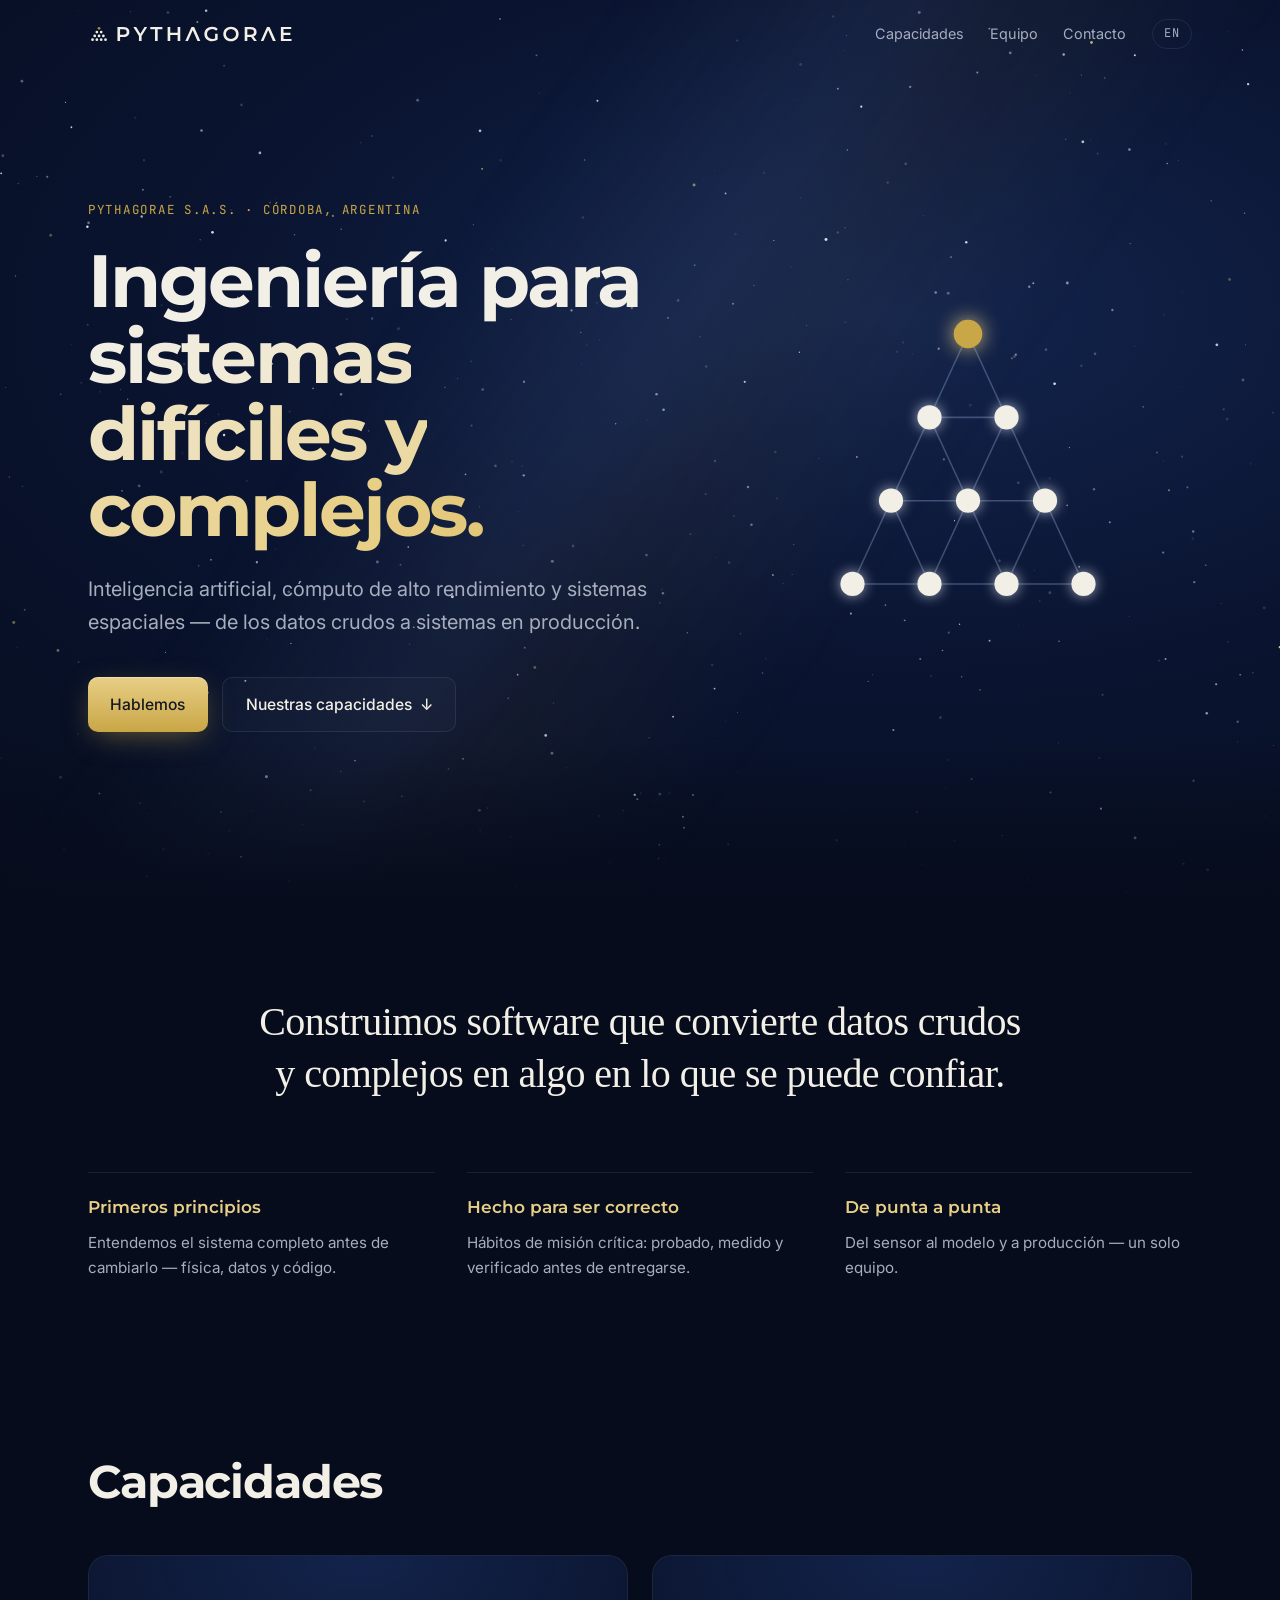
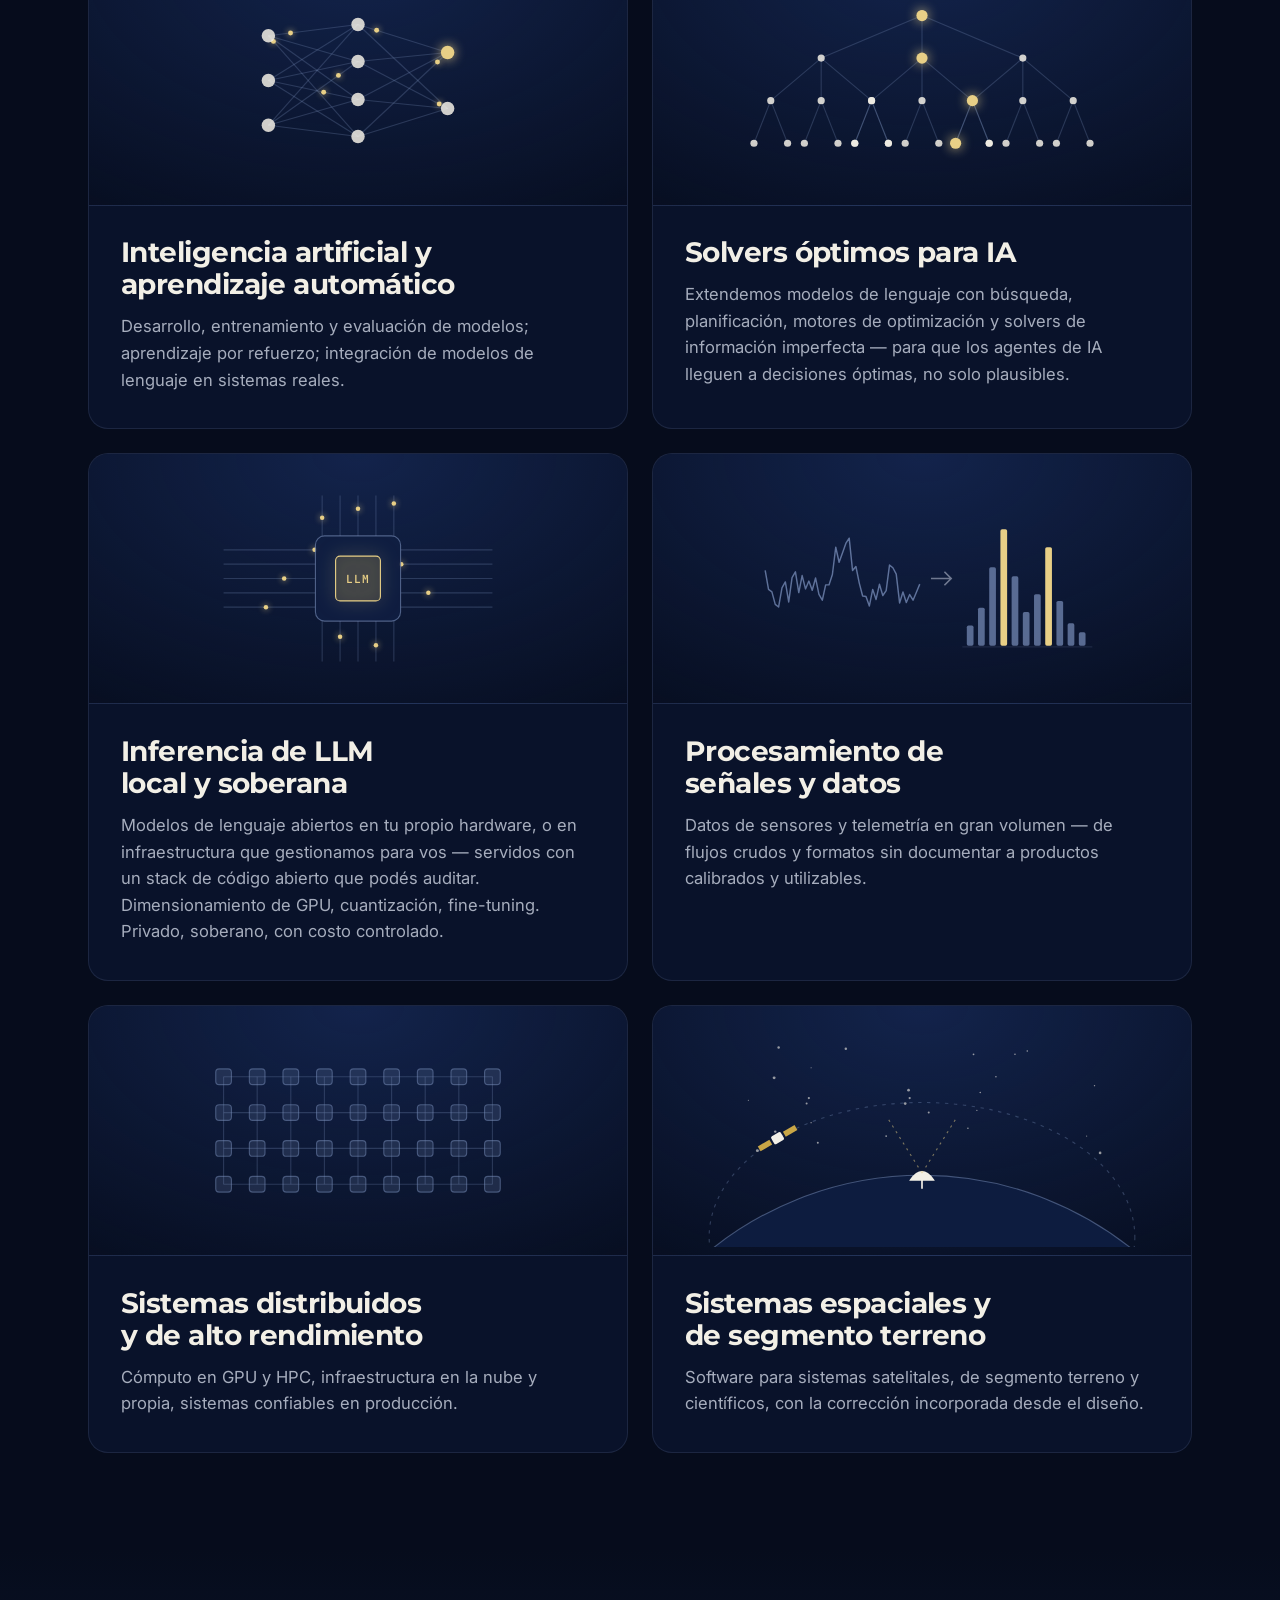
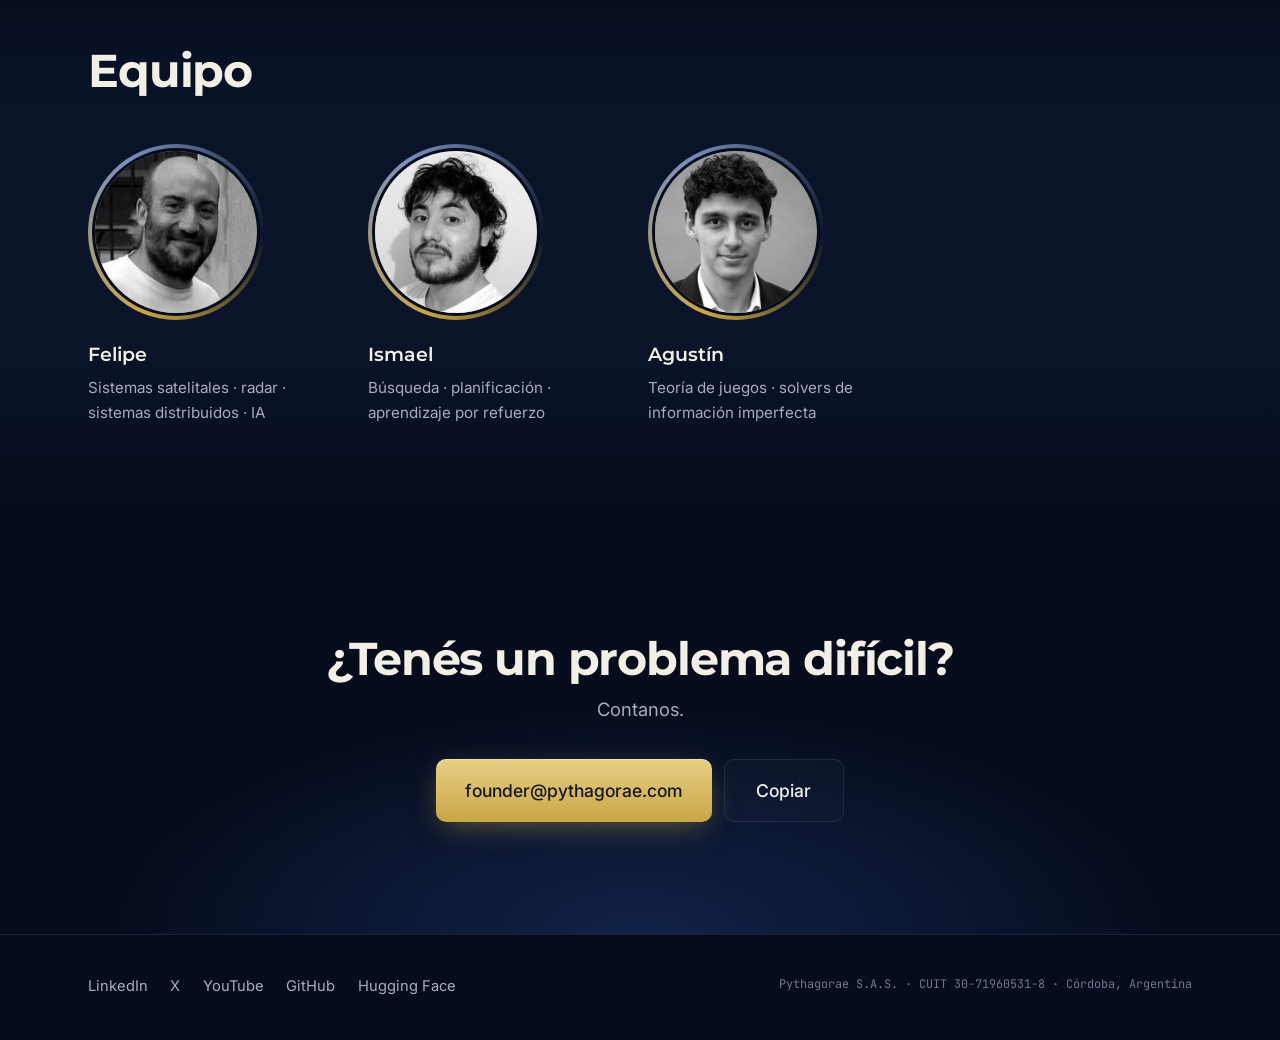
==== commit 22094424: "Site: copy-email button next to the mailto link Co-Authored-By: Claude Opus 5.5 (1M context) <norepl" ====
--- a/es/index.html
+++ b/es/index.html
@@ -18,8 +18,8 @@
 <link rel="preconnect" href="https://fonts.googleapis.com">
 <link rel="preconnect" href="https://fonts.gstatic.com" crossorigin>
 <link href="https://fonts.googleapis.com/css2?family=Montserrat:wght@500;600;700&family=Inter:wght@400;500&family=JetBrains+Mono:wght@400;500&display=swap" rel="stylesheet">
-<link rel="stylesheet" href="/style.css?v=16">
-<script defer src="/site.js?v=15"></script>
+<link rel="stylesheet" href="/style.css?v=17">
+<script defer src="/site.js?v=17"></script>
 </head>
 <body>
 
@@ -134,7 +134,10 @@
   <div class="wrap reveal">
     <h2>&iquest;Ten&eacute;s un problema dif&iacute;cil?</h2>
     <p>Contanos.</p>
-    <a class="btn primary big" href="mailto:founder@pythagorae.com">founder@pythagorae.com</a>
+    <div class="contact-actions">
+      <a class="btn primary big" href="mailto:founder@pythagorae.com">founder@pythagorae.com</a>
+      <button class="btn ghost big copy" type="button" data-copy="founder@pythagorae.com" data-done="&iexcl;Copiado!">Copiar</button>
+    </div>
   </div>
 </section>
 
--- a/style.css
+++ b/style.css
@@ -230,6 +230,10 @@
 }
 .contact p { color: var(--muted); font-size: 1.15rem; margin: 0 0 2.2rem; }
 
+.contact-actions { display: flex; gap: .75rem; justify-content: center; flex-wrap: wrap; }
+.btn.copy { font: inherit; font-weight: 500; font-size: 1.1rem; cursor: pointer; min-width: 7.5rem; justify-content: center; }
+.btn.copy.done { border-color: var(--bronze); color: var(--bronze-2); }
+
 /* footer */
 .foot { border-top: 1px solid var(--rule); padding: 2.2rem 0 2.6rem; }
 .foot-in { display: flex; justify-content: space-between; align-items: center; gap: 1.2rem; flex-wrap: wrap; }
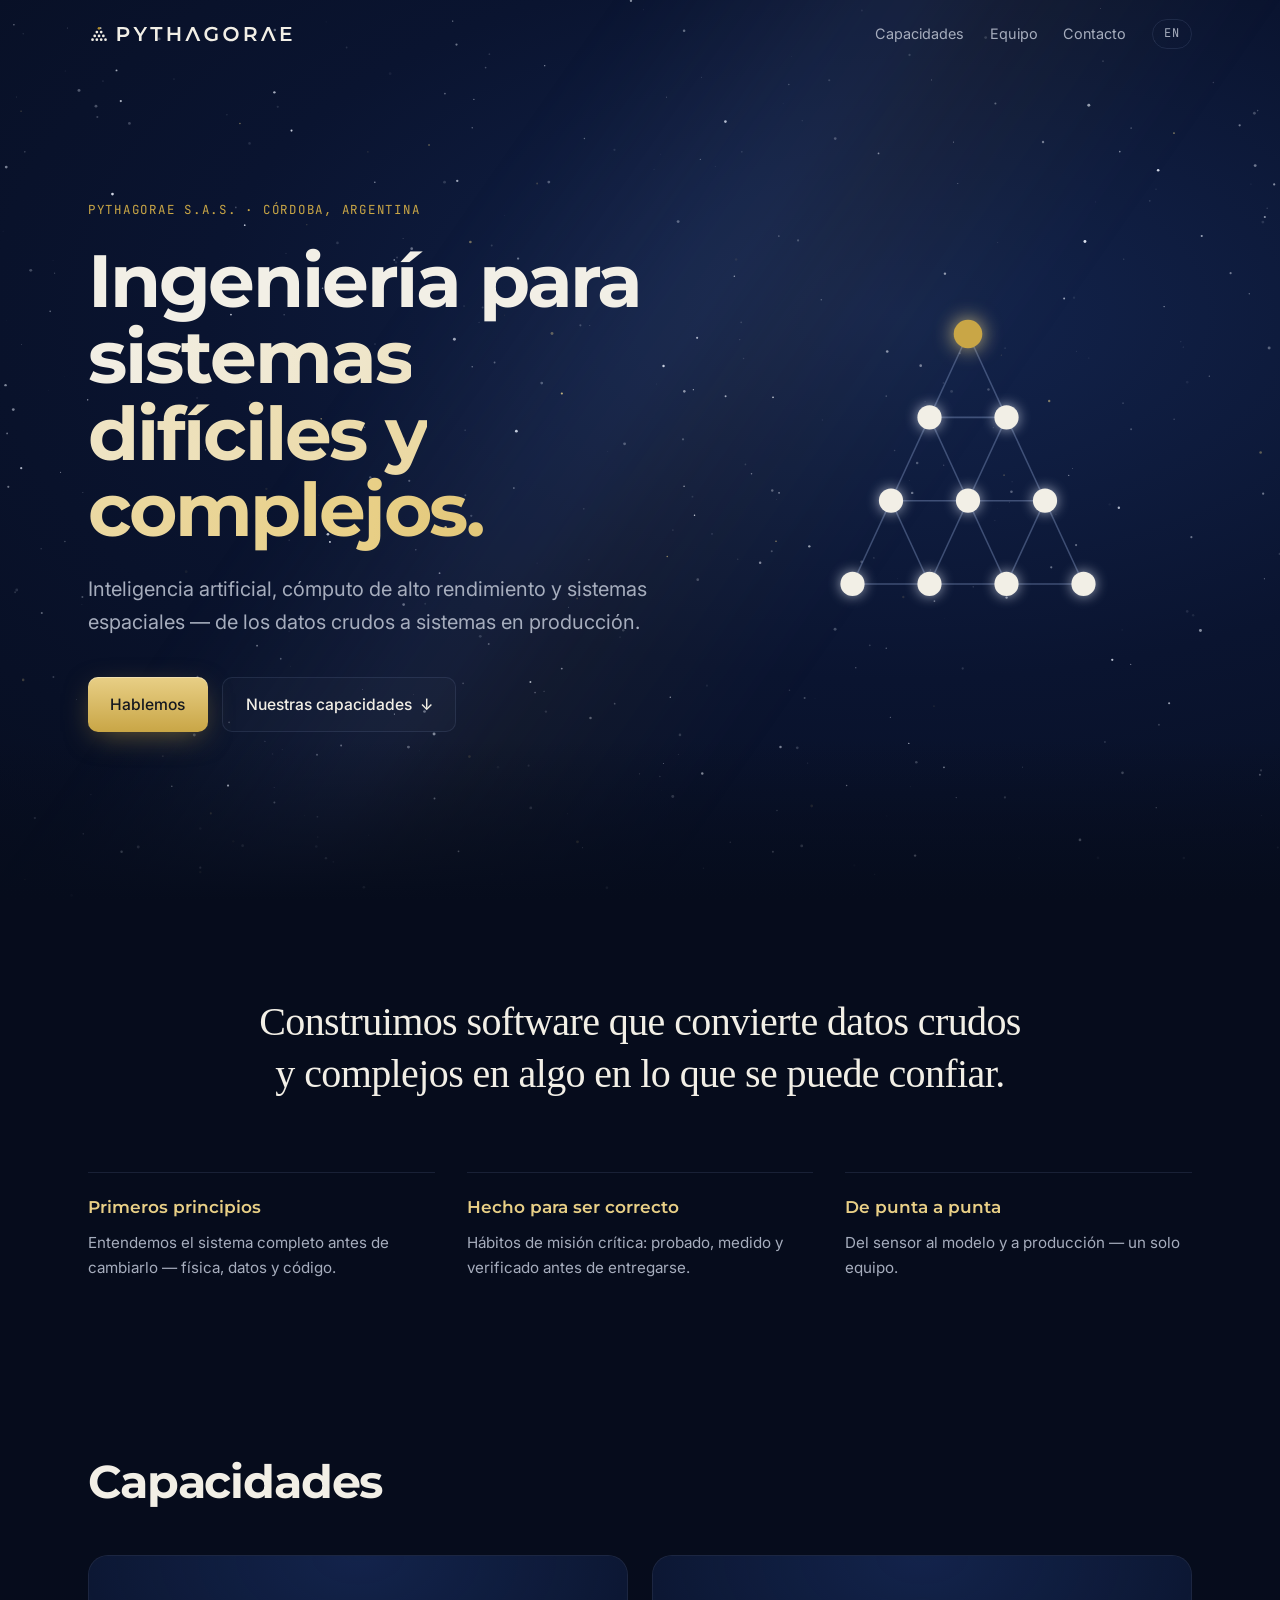
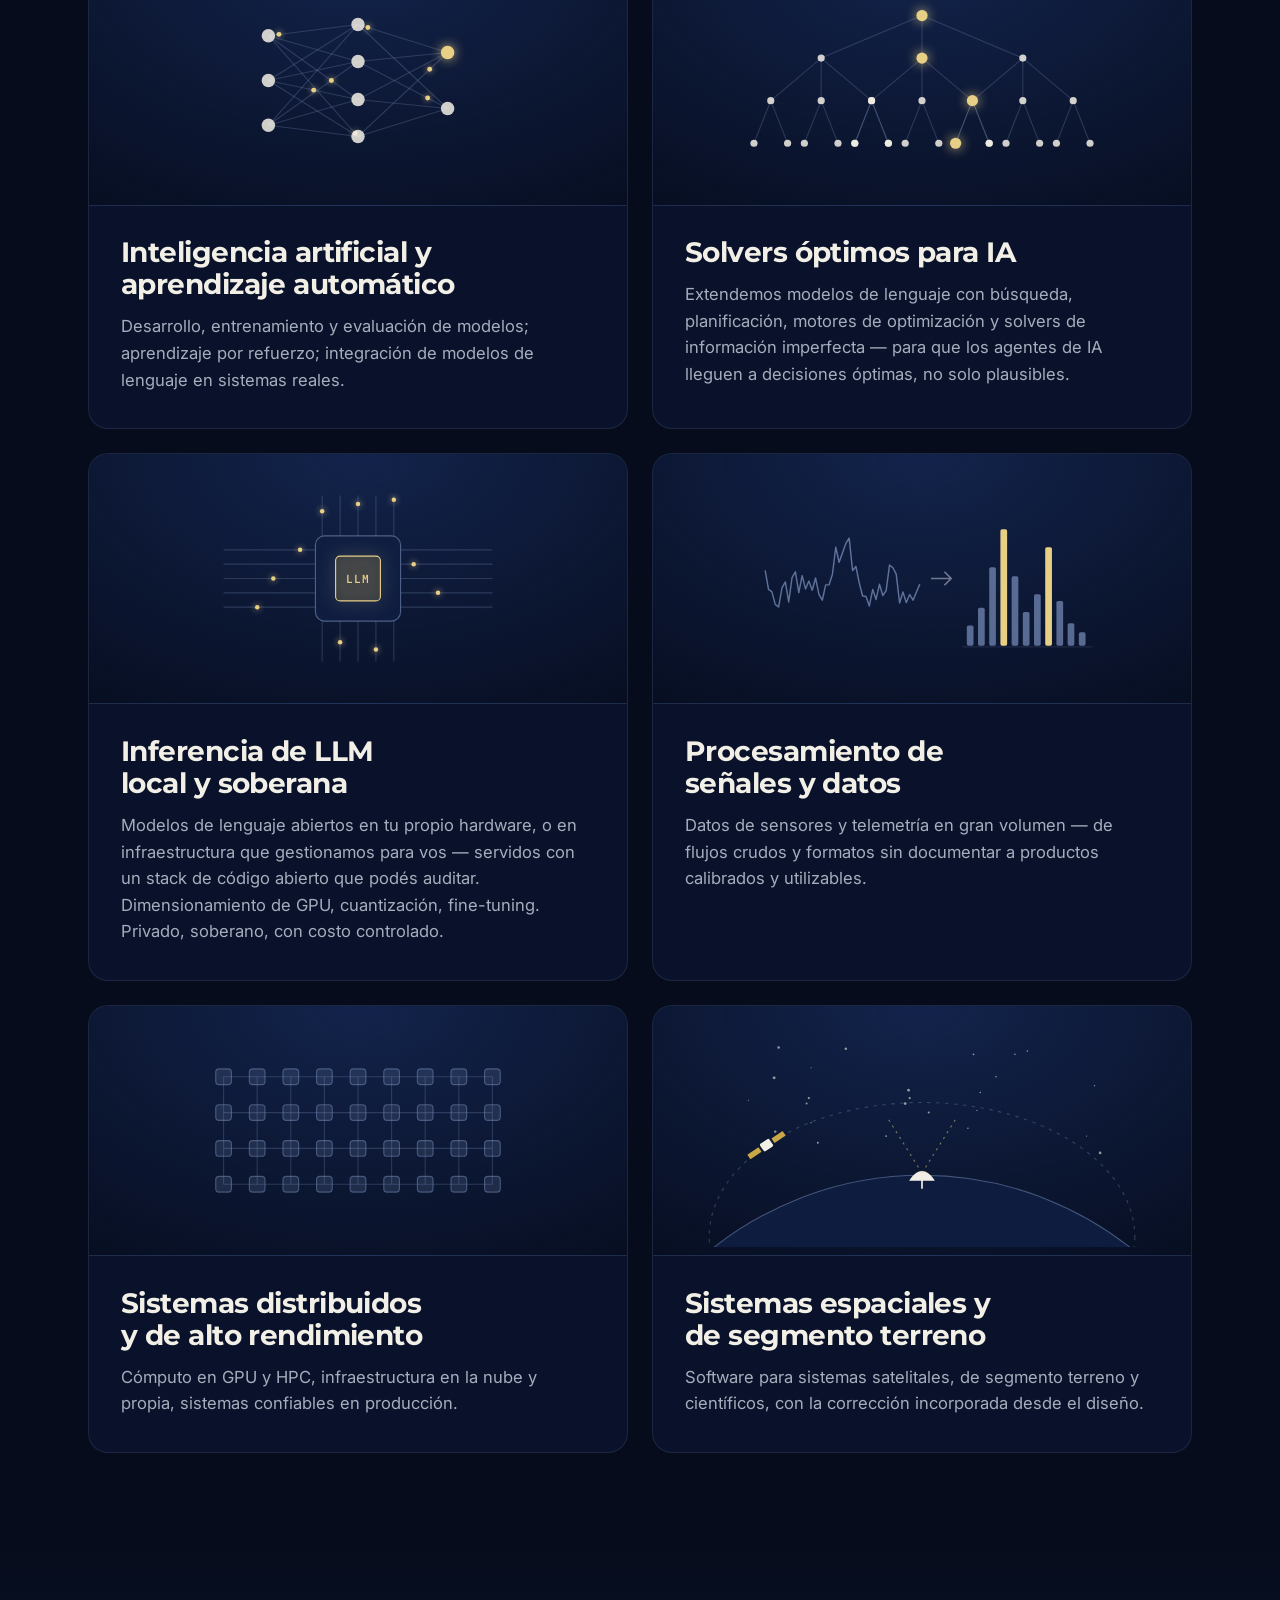
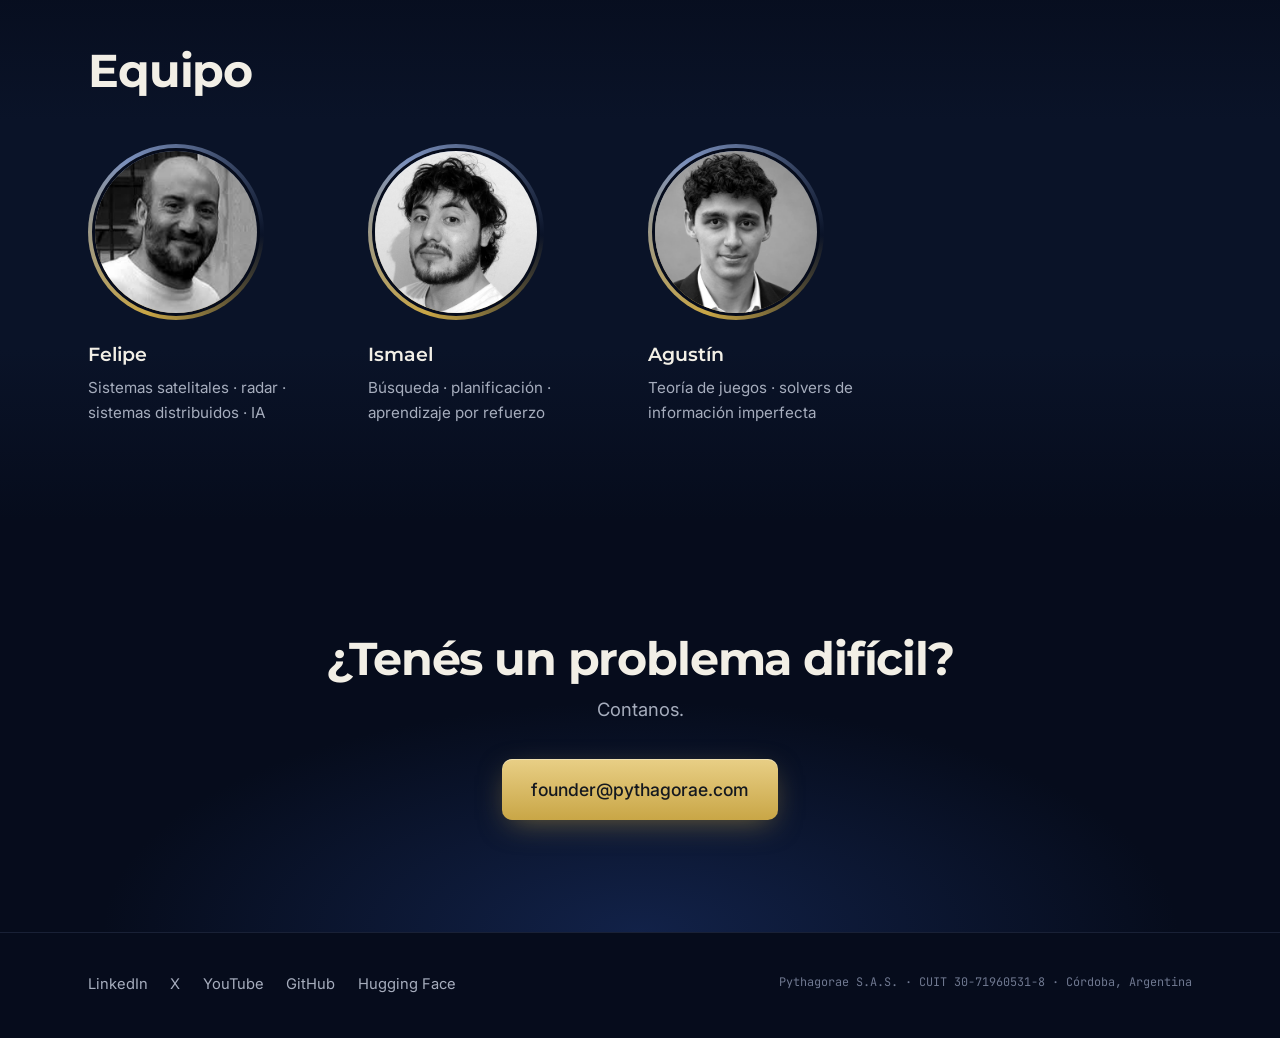
==== commit 73d41d42: "Revert "Site: copy-email button next to the mailto link" This reverts commit 22094424d75d170b24767b8" ====
--- a/es/index.html
+++ b/es/index.html
@@ -18,8 +18,8 @@
 <link rel="preconnect" href="https://fonts.googleapis.com">
 <link rel="preconnect" href="https://fonts.gstatic.com" crossorigin>
 <link href="https://fonts.googleapis.com/css2?family=Montserrat:wght@500;600;700&family=Inter:wght@400;500&family=JetBrains+Mono:wght@400;500&display=swap" rel="stylesheet">
-<link rel="stylesheet" href="/style.css?v=17">
-<script defer src="/site.js?v=17"></script>
+<link rel="stylesheet" href="/style.css?v=16">
+<script defer src="/site.js?v=15"></script>
 </head>
 <body>
 
@@ -134,10 +134,7 @@
   <div class="wrap reveal">
     <h2>&iquest;Ten&eacute;s un problema dif&iacute;cil?</h2>
     <p>Contanos.</p>
-    <div class="contact-actions">
-      <a class="btn primary big" href="mailto:founder@pythagorae.com">founder@pythagorae.com</a>
-      <button class="btn ghost big copy" type="button" data-copy="founder@pythagorae.com" data-done="&iexcl;Copiado!">Copiar</button>
-    </div>
+    <a class="btn primary big" href="mailto:founder@pythagorae.com">founder@pythagorae.com</a>
   </div>
 </section>
 
--- a/style.css
+++ b/style.css
@@ -230,10 +230,6 @@
 }
 .contact p { color: var(--muted); font-size: 1.15rem; margin: 0 0 2.2rem; }
 
-.contact-actions { display: flex; gap: .75rem; justify-content: center; flex-wrap: wrap; }
-.btn.copy { font: inherit; font-weight: 500; font-size: 1.1rem; cursor: pointer; min-width: 7.5rem; justify-content: center; }
-.btn.copy.done { border-color: var(--bronze); color: var(--bronze-2); }
-
 /* footer */
 .foot { border-top: 1px solid var(--rule); padding: 2.2rem 0 2.6rem; }
 .foot-in { display: flex; justify-content: space-between; align-items: center; gap: 1.2rem; flex-wrap: wrap; }
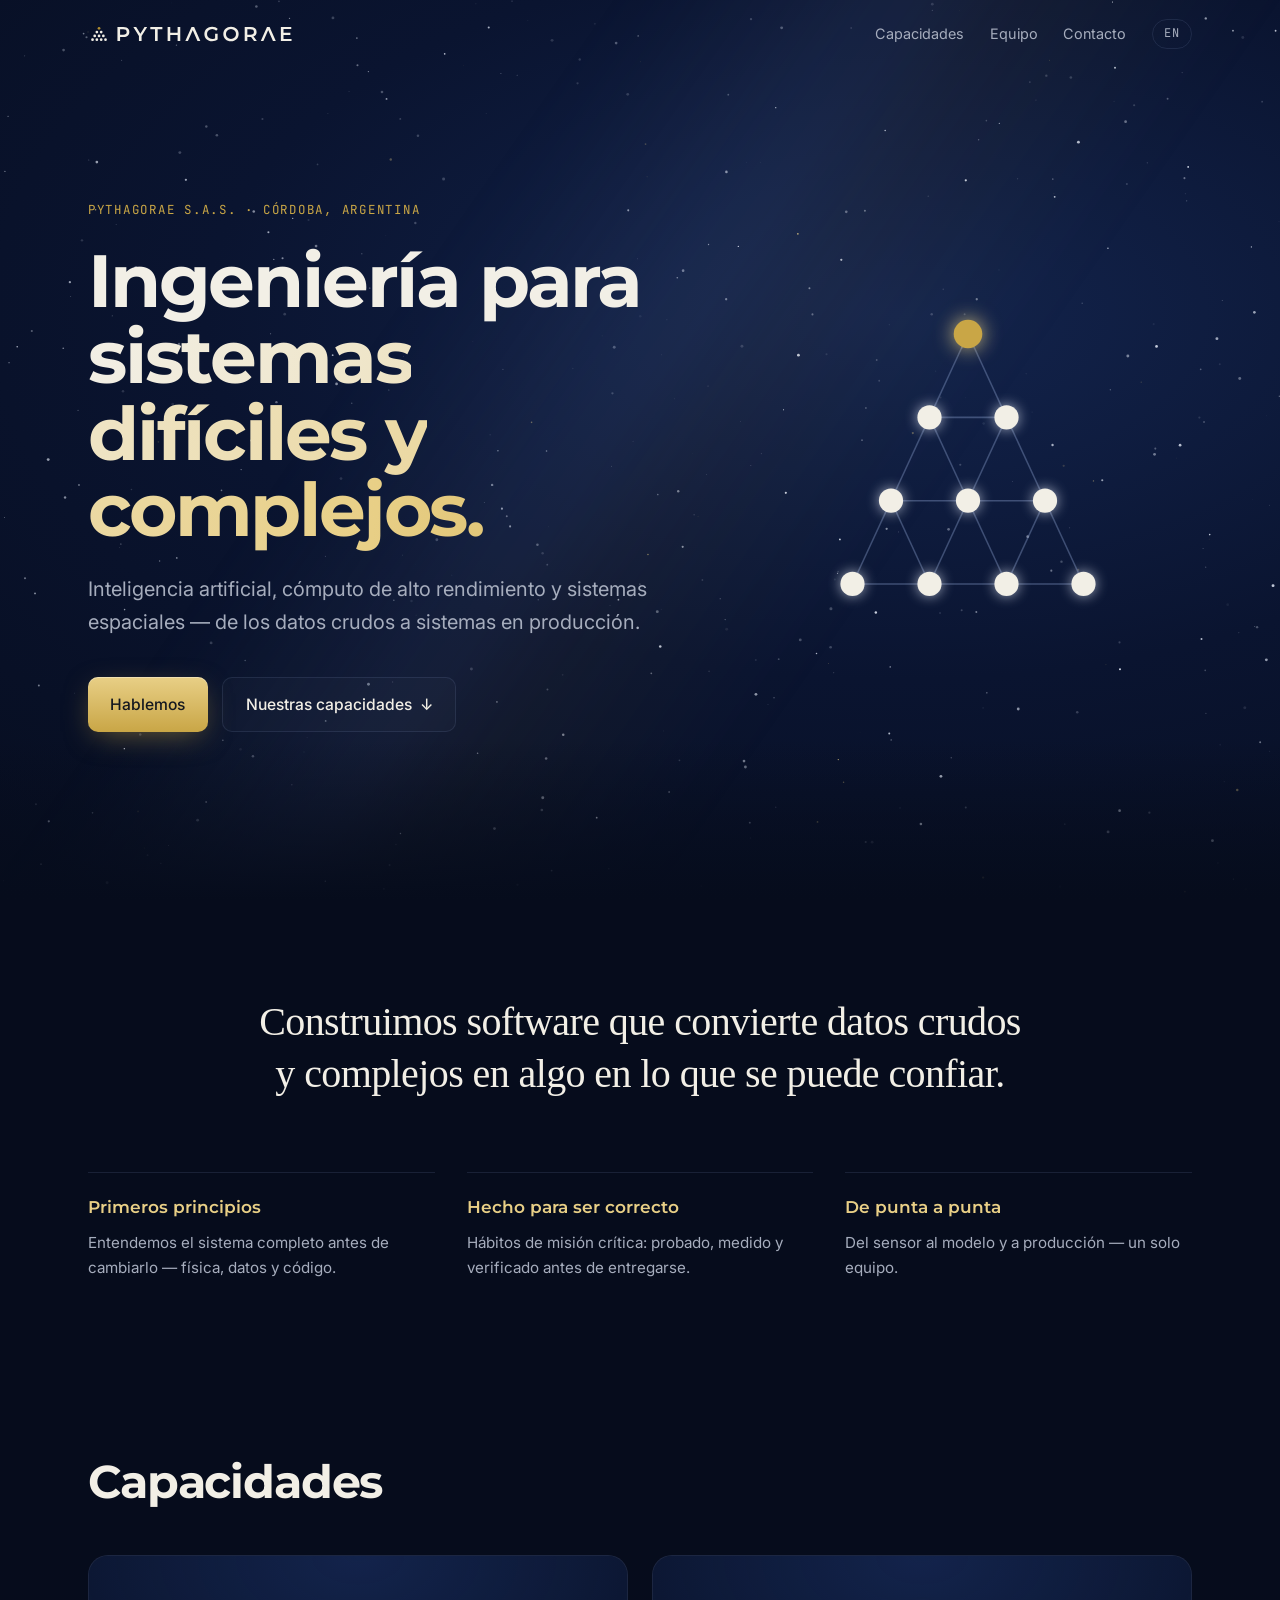
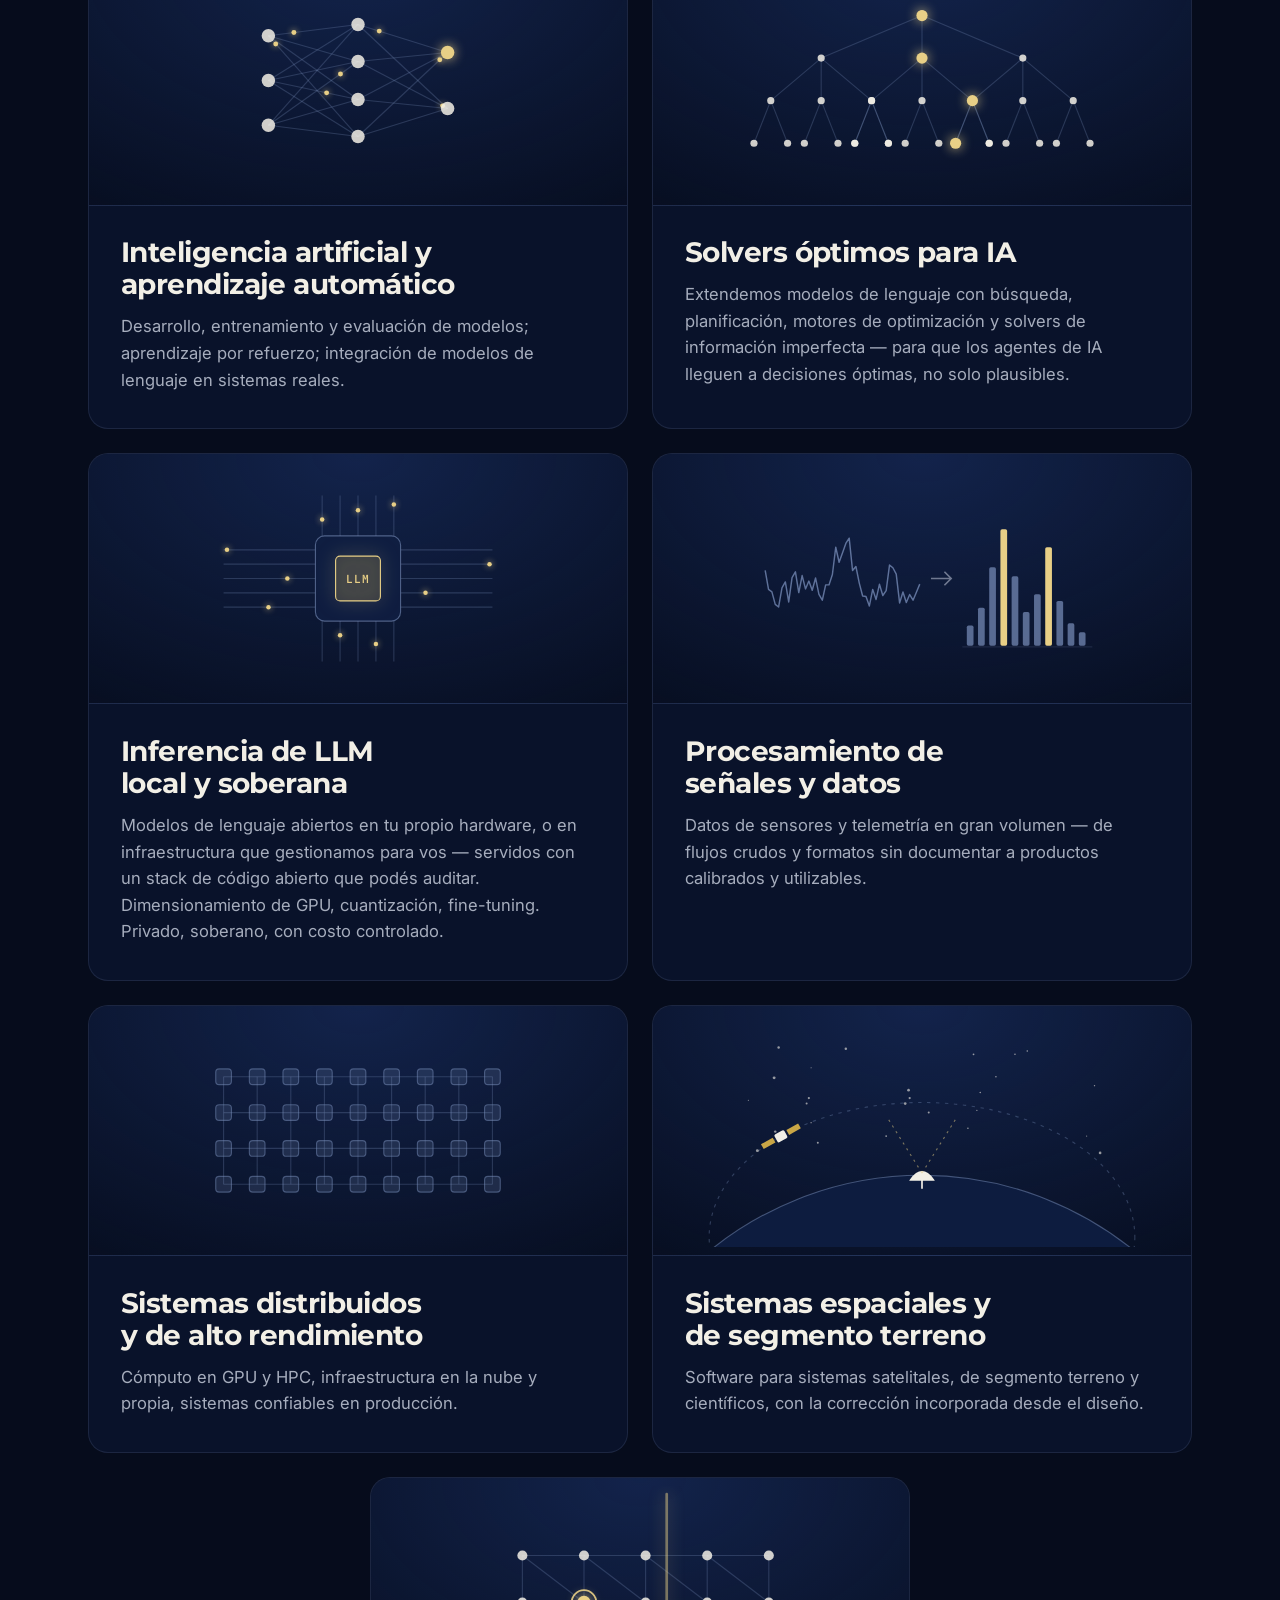
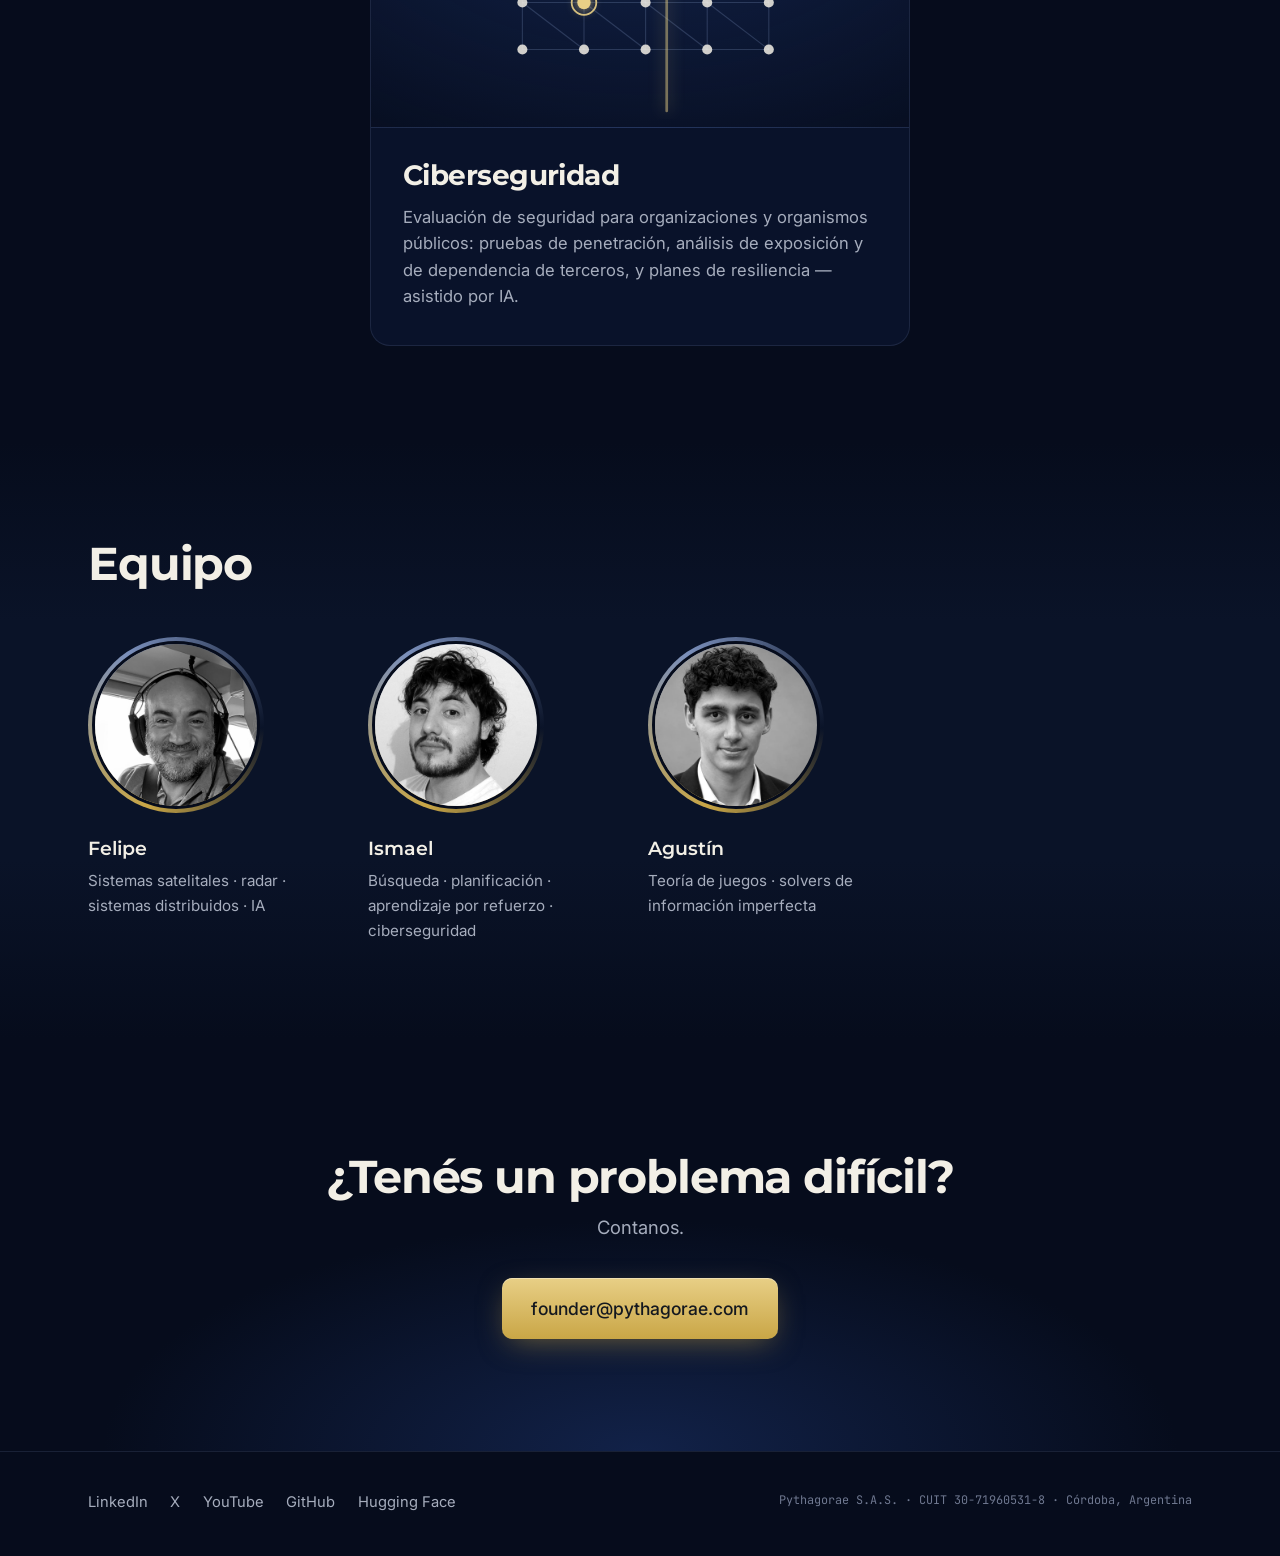
==== commit 137113ad: "Site: add Cybersecurity capability (7th card, centered) with scan-sweep art; Ismael picks up the cyb" ====
--- a/es/index.html
+++ b/es/index.html
@@ -18,7 +18,7 @@
 <link rel="preconnect" href="https://fonts.googleapis.com">
 <link rel="preconnect" href="https://fonts.gstatic.com" crossorigin>
 <link href="https://fonts.googleapis.com/css2?family=Montserrat:wght@500;600;700&family=Inter:wght@400;500&family=JetBrains+Mono:wght@400;500&display=swap" rel="stylesheet">
-<link rel="stylesheet" href="/style.css?v=16">
+<link rel="stylesheet" href="/style.css?v=18">
 <script defer src="/site.js?v=15"></script>
 </head>
 <body>
@@ -105,6 +105,13 @@
             <p>Software para sistemas satelitales, de segmento terreno y cient&iacute;ficos, con la correcci&oacute;n incorporada desde el dise&ntilde;o.</p>
           </div>
         </article>
+        <article class="card reveal" style="--i:0">
+          <div class="card-art"><svg class="art" viewBox="0 -24 320 208" preserveAspectRatio="xMidYMid meet" aria-hidden="true"><line class="a-line" x1="55" y1="38" x2="110" y2="38"/><line class="a-line" x1="55" y1="38" x2="55" y2="80"/><line class="a-line" x1="55" y1="38" x2="110" y2="80"/><line class="a-line" x1="110" y1="38" x2="165" y2="38"/><line class="a-line" x1="110" y1="38" x2="110" y2="80"/><line class="a-line" x1="110" y1="38" x2="165" y2="80"/><line class="a-line" x1="165" y1="38" x2="220" y2="38"/><line class="a-line" x1="165" y1="38" x2="165" y2="80"/><line class="a-line" x1="165" y1="38" x2="220" y2="80"/><line class="a-line" x1="220" y1="38" x2="275" y2="38"/><line class="a-line" x1="220" y1="38" x2="220" y2="80"/><line class="a-line" x1="220" y1="38" x2="275" y2="80"/><line class="a-line" x1="275" y1="38" x2="275" y2="80"/><line class="a-line" x1="55" y1="80" x2="110" y2="80"/><line class="a-line" x1="55" y1="80" x2="55" y2="122"/><line class="a-line" x1="55" y1="80" x2="110" y2="122"/><line class="a-line" x1="110" y1="80" x2="165" y2="80"/><line class="a-line" x1="110" y1="80" x2="110" y2="122"/><line class="a-line" x1="110" y1="80" x2="165" y2="122"/><line class="a-line" x1="165" y1="80" x2="220" y2="80"/><line class="a-line" x1="165" y1="80" x2="165" y2="122"/><line class="a-line" x1="165" y1="80" x2="220" y2="122"/><line class="a-line" x1="220" y1="80" x2="275" y2="80"/><line class="a-line" x1="220" y1="80" x2="220" y2="122"/><line class="a-line" x1="220" y1="80" x2="275" y2="122"/><line class="a-line" x1="275" y1="80" x2="275" y2="122"/><line class="a-line" x1="55" y1="122" x2="110" y2="122"/><line class="a-line" x1="110" y1="122" x2="165" y2="122"/><line class="a-line" x1="165" y1="122" x2="220" y2="122"/><line class="a-line" x1="220" y1="122" x2="275" y2="122"/><circle class="a-dot a-breathe" style="--d:0.0s" cx="55" cy="38" r="4.5"/><circle class="a-dot a-breathe" style="--d:0.3s" cx="110" cy="38" r="4.5"/><circle class="a-dot a-breathe" style="--d:0.6s" cx="165" cy="38" r="4.5"/><circle class="a-dot a-breathe" style="--d:0.9s" cx="220" cy="38" r="4.5"/><circle class="a-dot a-breathe" style="--d:1.2s" cx="275" cy="38" r="4.5"/><circle class="a-dot a-breathe" style="--d:0.0s" cx="55" cy="80" r="4.5"/><circle class="a-dot a-breathe" style="--d:0.6s" cx="165" cy="80" r="4.5"/><circle class="a-dot a-breathe" style="--d:0.9s" cx="220" cy="80" r="4.5"/><circle class="a-dot a-breathe" style="--d:1.2s" cx="275" cy="80" r="4.5"/><circle class="a-dot a-breathe" style="--d:0.0s" cx="55" cy="122" r="4.5"/><circle class="a-dot a-breathe" style="--d:0.3s" cx="110" cy="122" r="4.5"/><circle class="a-dot a-breathe" style="--d:0.6s" cx="165" cy="122" r="4.5"/><circle class="a-dot a-breathe" style="--d:0.9s" cx="220" cy="122" r="4.5"/><circle class="a-dot a-breathe" style="--d:1.2s" cx="275" cy="122" r="4.5"/><circle class="a-find" cx="110" cy="80" r="11"/><circle class="a-hot a-breathe" cx="110" cy="80" r="6"/><g class="a-sweep"><rect x="-1.2" y="-18" width="2.4" height="196" rx="1.2"/><animateTransform attributeName="transform" type="translate" dur="4s" values="30,0; 290,0; 30,0" keyTimes="0;0.5;1" repeatCount="indefinite"/></g></svg></div>
+          <div class="card-body">
+            <h3>Ciberseguridad</h3>
+            <p>Evaluaci&oacute;n de seguridad para organizaciones y organismos p&uacute;blicos: pruebas de penetraci&oacute;n, an&aacute;lisis de exposici&oacute;n y de dependencia de terceros, y planes de resiliencia &mdash; asistido por IA.</p>
+          </div>
+        </article>
     </div>
     </div>
   </div>
@@ -120,7 +127,7 @@
         </figure>
         <figure class="person reveal" style="--i:1">
           <div class="photo"><img src="/assets/team/ismael.jpg" alt="Ismael" width="400" height="400" loading="lazy"></div>
-          <figcaption><strong>Ismael</strong><span>B&uacute;squeda &middot; planificaci&oacute;n &middot; aprendizaje por refuerzo</span></figcaption>
+          <figcaption><strong>Ismael</strong><span>B&uacute;squeda &middot; planificaci&oacute;n &middot; aprendizaje por refuerzo &middot; ciberseguridad</span></figcaption>
         </figure>
         <figure class="person reveal" style="--i:2">
           <div class="photo"><img src="/assets/team/agustin.jpg" alt="Agust&iacute;n" width="400" height="400" loading="lazy"></div>
--- a/style.css
+++ b/style.css
@@ -179,6 +179,16 @@
 }
 .card p { margin: 0; color: var(--muted); font-size: clamp(1.02rem, 1.3vw, 1.12rem); line-height: 1.6; }
 .art { display: block; width: 100%; height: 100%; padding: .5rem; box-sizing: border-box; }
+
+/* la 7a tarjeta: centrada abajo, del mismo ancho que una columna */
+.grid > .card:last-child:nth-child(odd) {
+  grid-column: 1 / -1; justify-self: center; width: calc(50% - 0.75rem);
+}
+
+.a-find { fill: none; stroke: var(--bronze-2); stroke-width: 1.6; opacity: .9;
+  transform-box: fill-box; transform-origin: center; animation: ping 2.6s ease-out infinite; }
+@keyframes ping { 0% { transform: scale(.5); opacity: .95; } 70%, 100% { transform: scale(1.5); opacity: 0; } }
+.a-sweep rect { fill: var(--bronze-2); opacity: .5; filter: drop-shadow(0 0 7px rgba(232, 207, 134, .85)); }
 
 /* capability art */
 .a-line { stroke: var(--blue); stroke-opacity: .28; stroke-width: 1; }
@@ -249,6 +259,7 @@
   .hero-art { order: -1; }
   .tetractys { max-width: 220px; }
   .grid { grid-template-columns: 1fr; }
+  .grid > .card:last-child:nth-child(odd) { grid-column: auto; width: auto; }
   .card-art { height: 230px; }
   .principles { grid-template-columns: 1fr; gap: 1.4rem; }
 }
@@ -268,6 +279,7 @@
 
 @media (prefers-reduced-motion: reduce) {
   *, *::before, *::after { animation: none !important; transition: none !important; }
+  .a-sweep, .a-find { display: none; }
   .edge { stroke-dashoffset: 0; }
   .node { opacity: 1; }
   .js .reveal { opacity: 1; transform: none; }
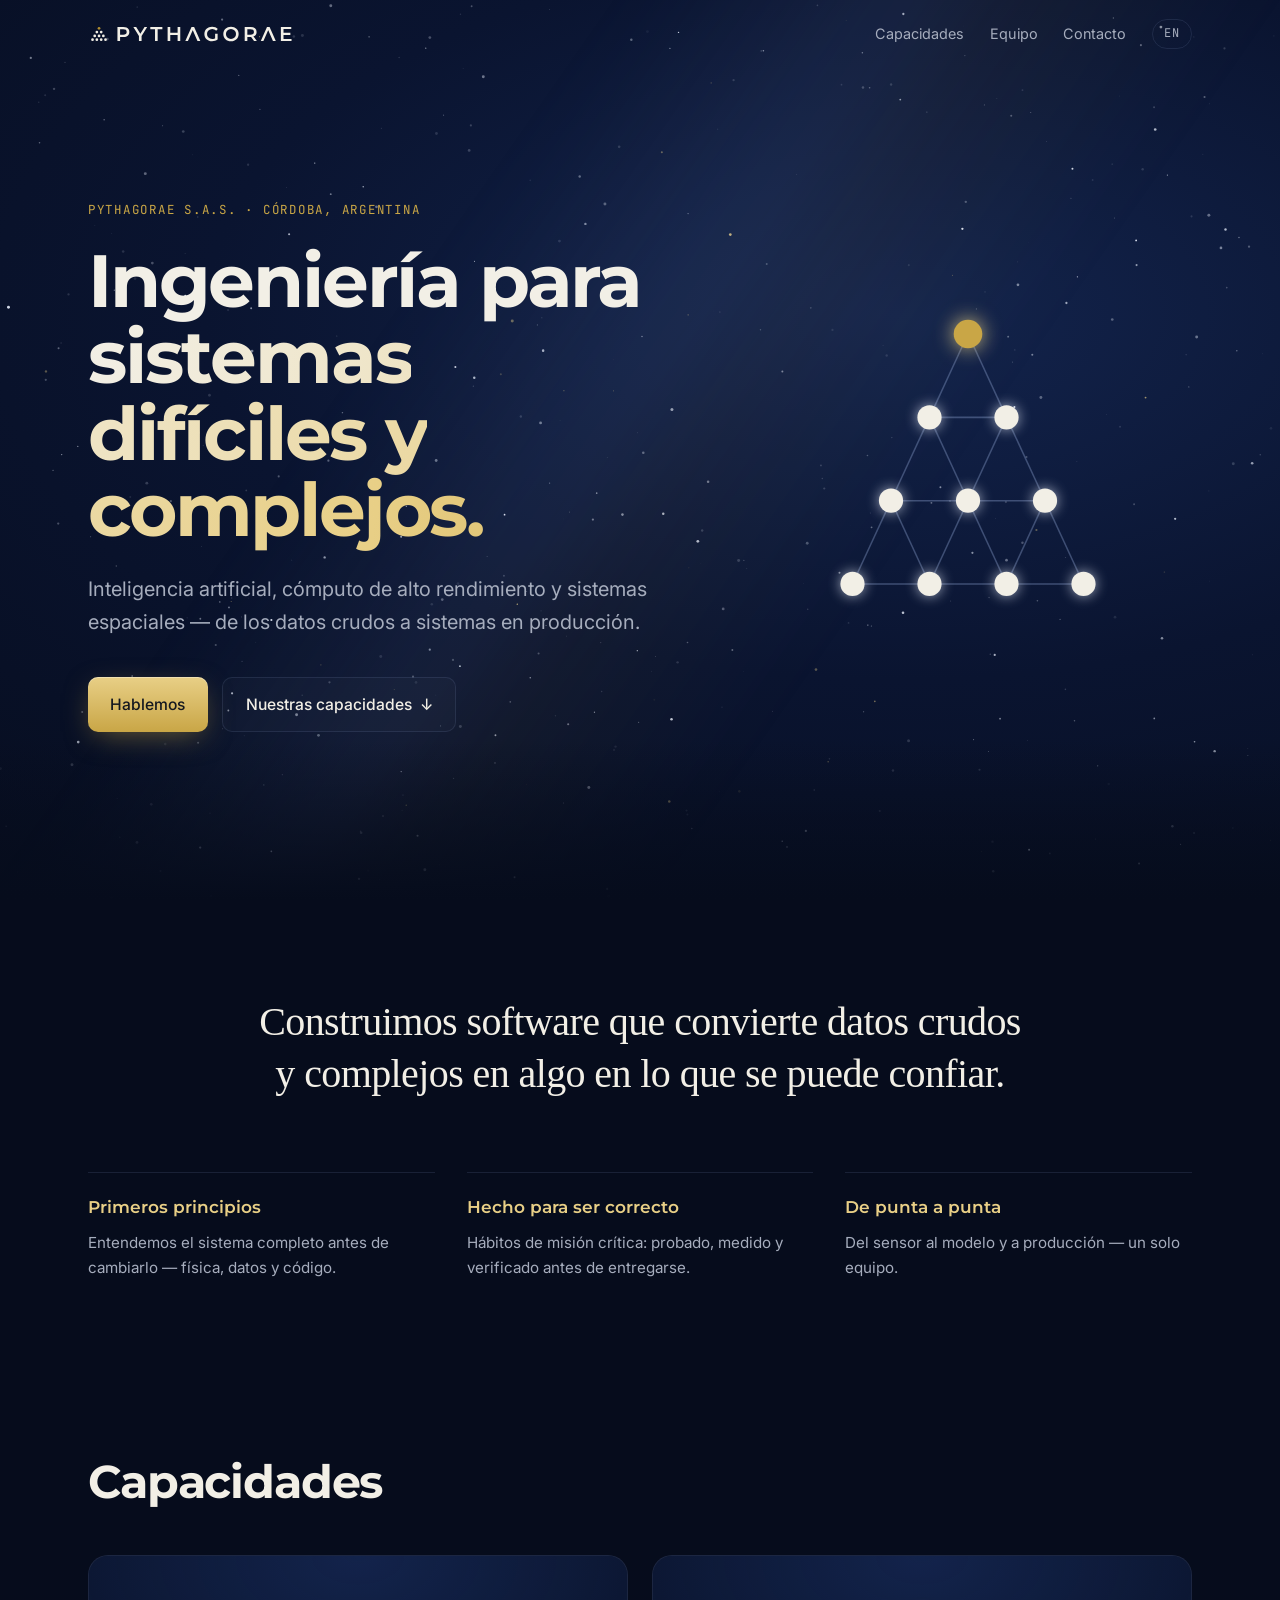
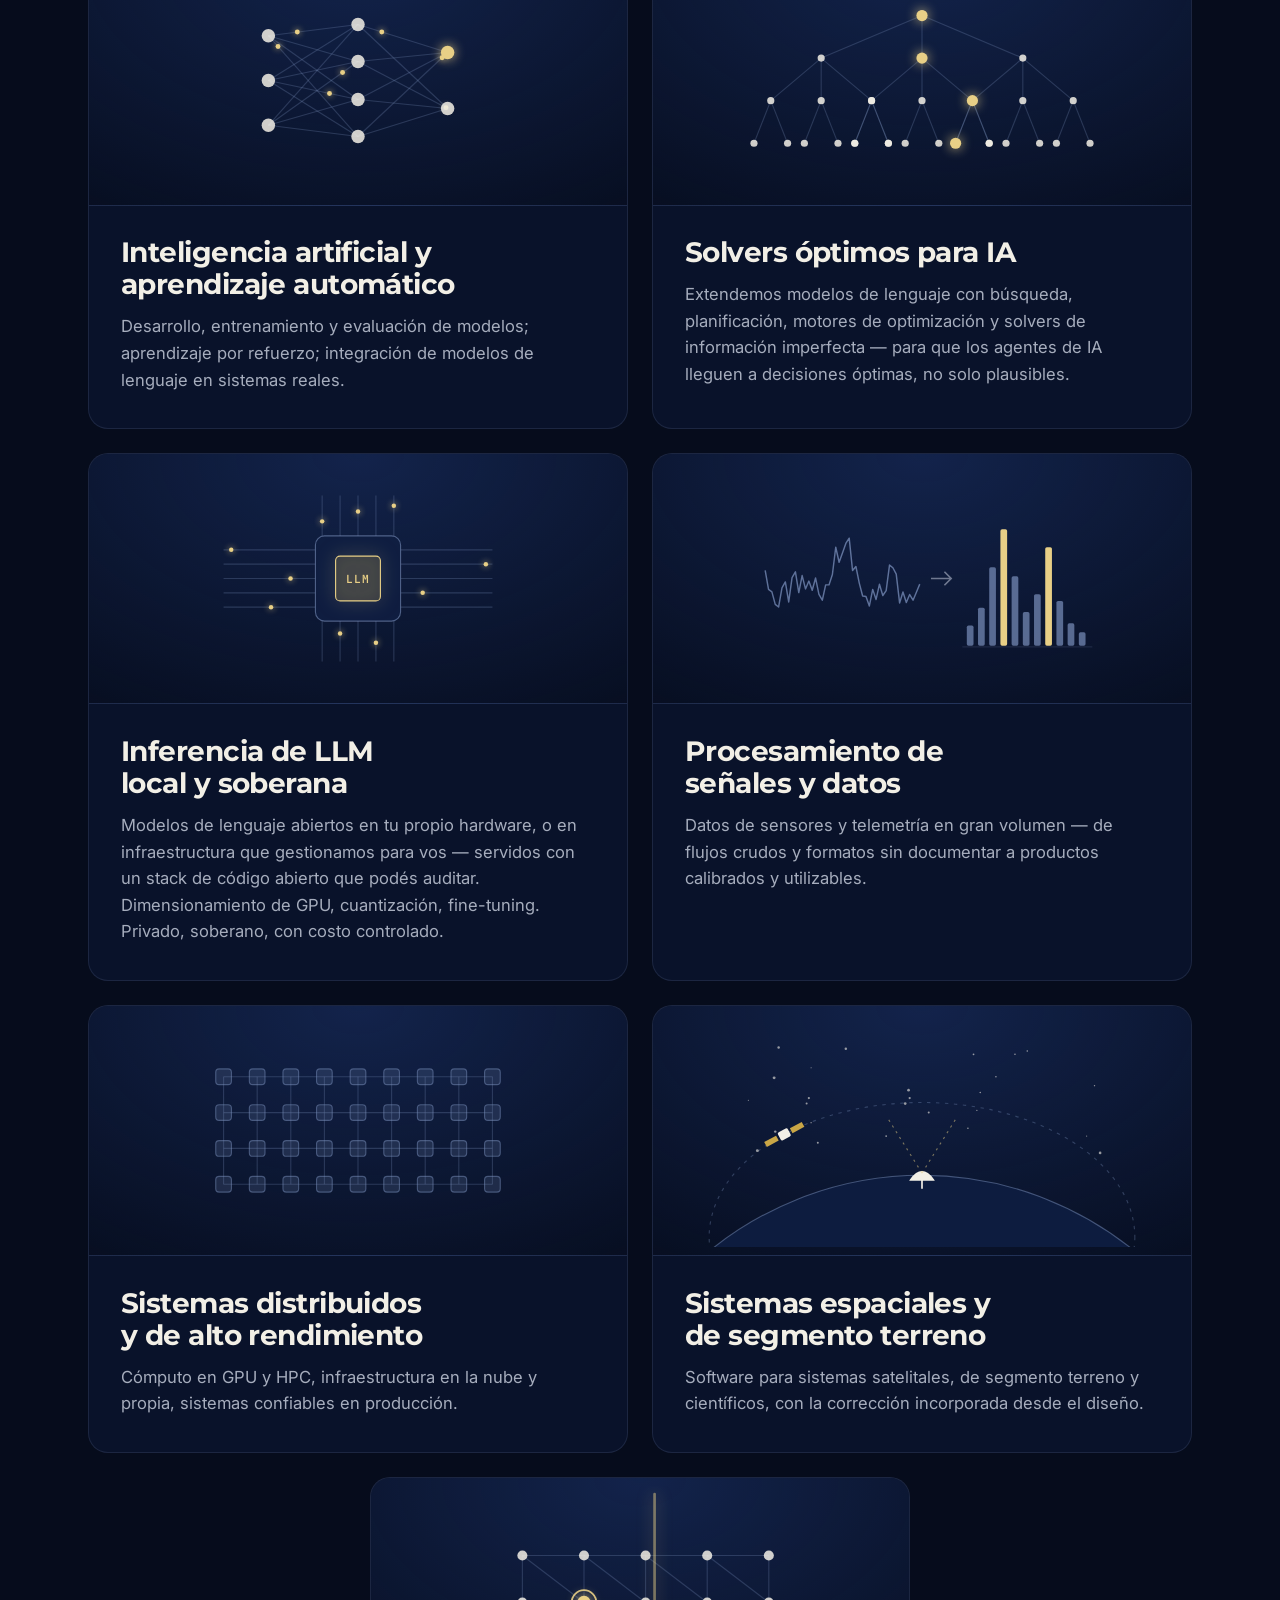
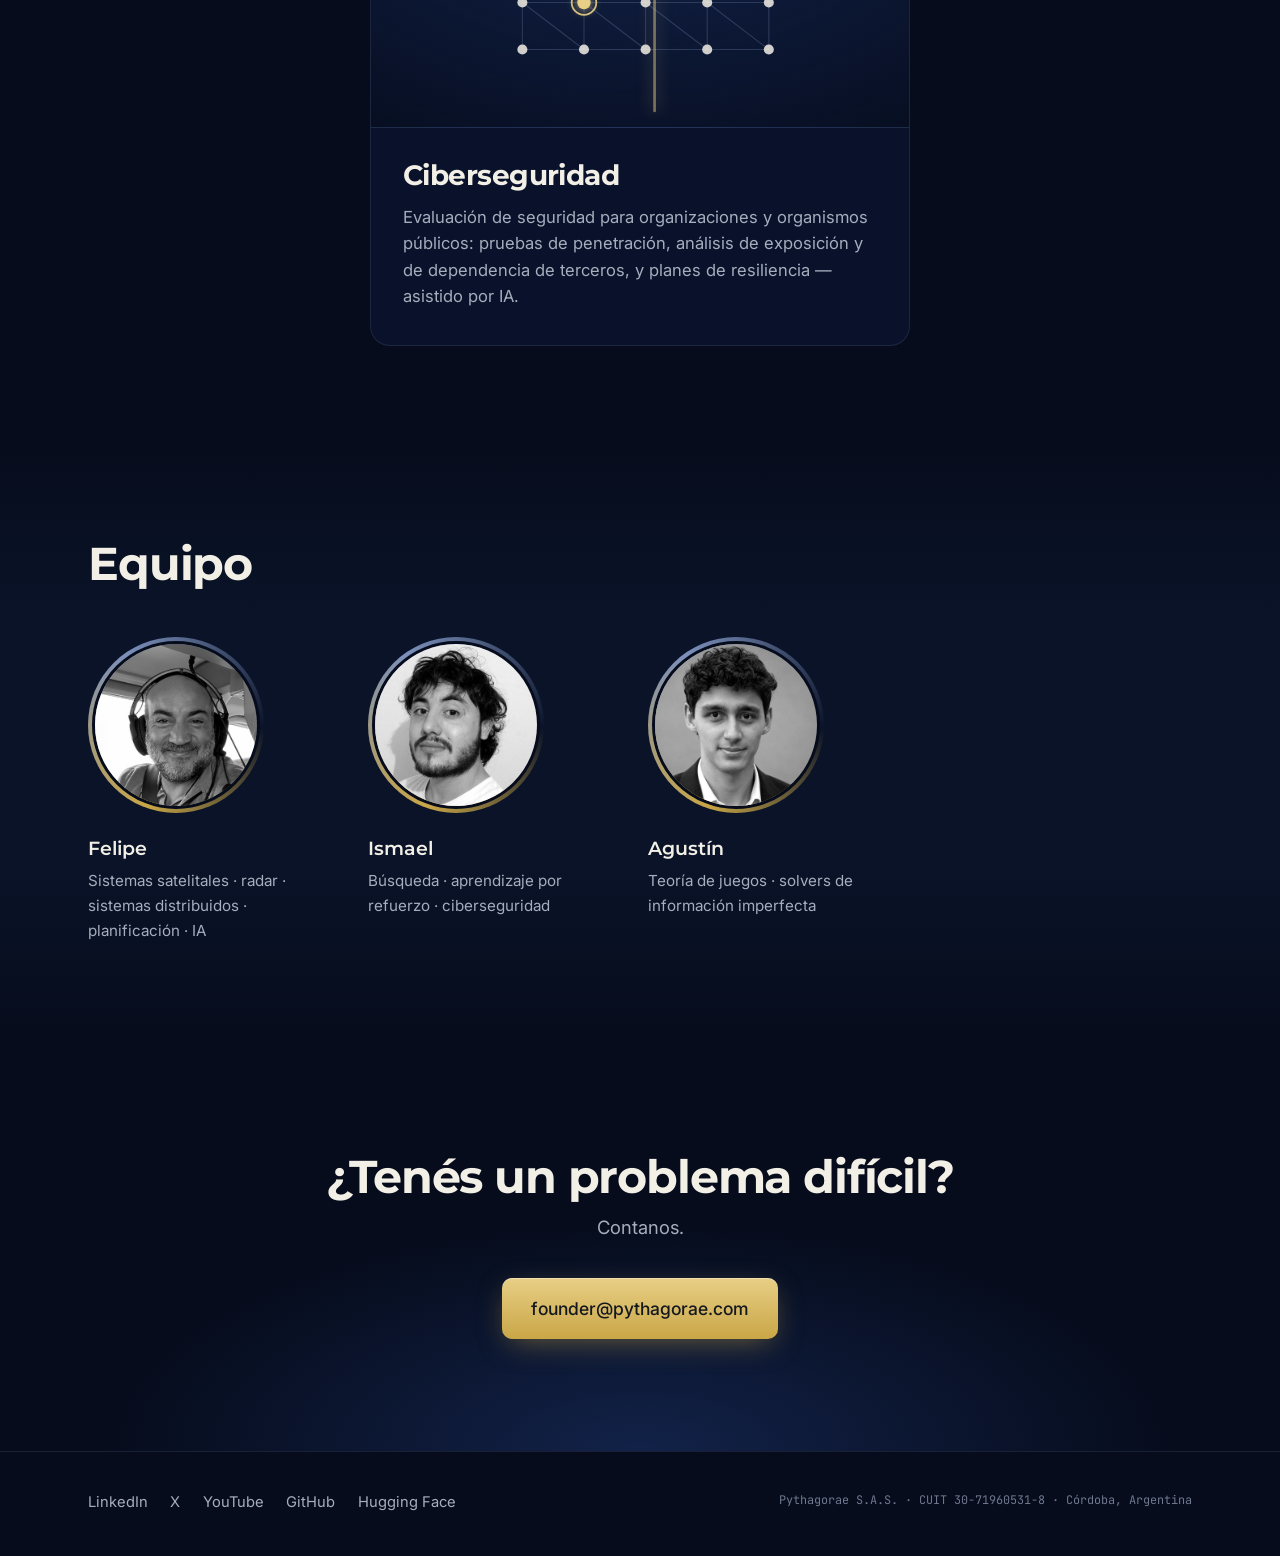
==== commit e7b49617: "Site: move planning to Felipe's line Co-Authored-By: Claude Opus 5 (1M context) <noreply@anthropic.c" ====
--- a/es/index.html
+++ b/es/index.html
@@ -123,11 +123,11 @@
     <div class="team">
         <figure class="person reveal" style="--i:0">
           <div class="photo"><img src="/assets/team/felipe.jpg" alt="Felipe" width="400" height="400" loading="lazy"></div>
-          <figcaption><strong>Felipe</strong><span>Sistemas satelitales &middot; radar &middot; sistemas distribuidos &middot; IA</span></figcaption>
+          <figcaption><strong>Felipe</strong><span>Sistemas satelitales &middot; radar &middot; sistemas distribuidos &middot; planificaci&oacute;n &middot; IA</span></figcaption>
         </figure>
         <figure class="person reveal" style="--i:1">
           <div class="photo"><img src="/assets/team/ismael.jpg" alt="Ismael" width="400" height="400" loading="lazy"></div>
-          <figcaption><strong>Ismael</strong><span>B&uacute;squeda &middot; planificaci&oacute;n &middot; aprendizaje por refuerzo &middot; ciberseguridad</span></figcaption>
+          <figcaption><strong>Ismael</strong><span>B&uacute;squeda &middot; aprendizaje por refuerzo &middot; ciberseguridad</span></figcaption>
         </figure>
         <figure class="person reveal" style="--i:2">
           <div class="photo"><img src="/assets/team/agustin.jpg" alt="Agust&iacute;n" width="400" height="400" loading="lazy"></div>
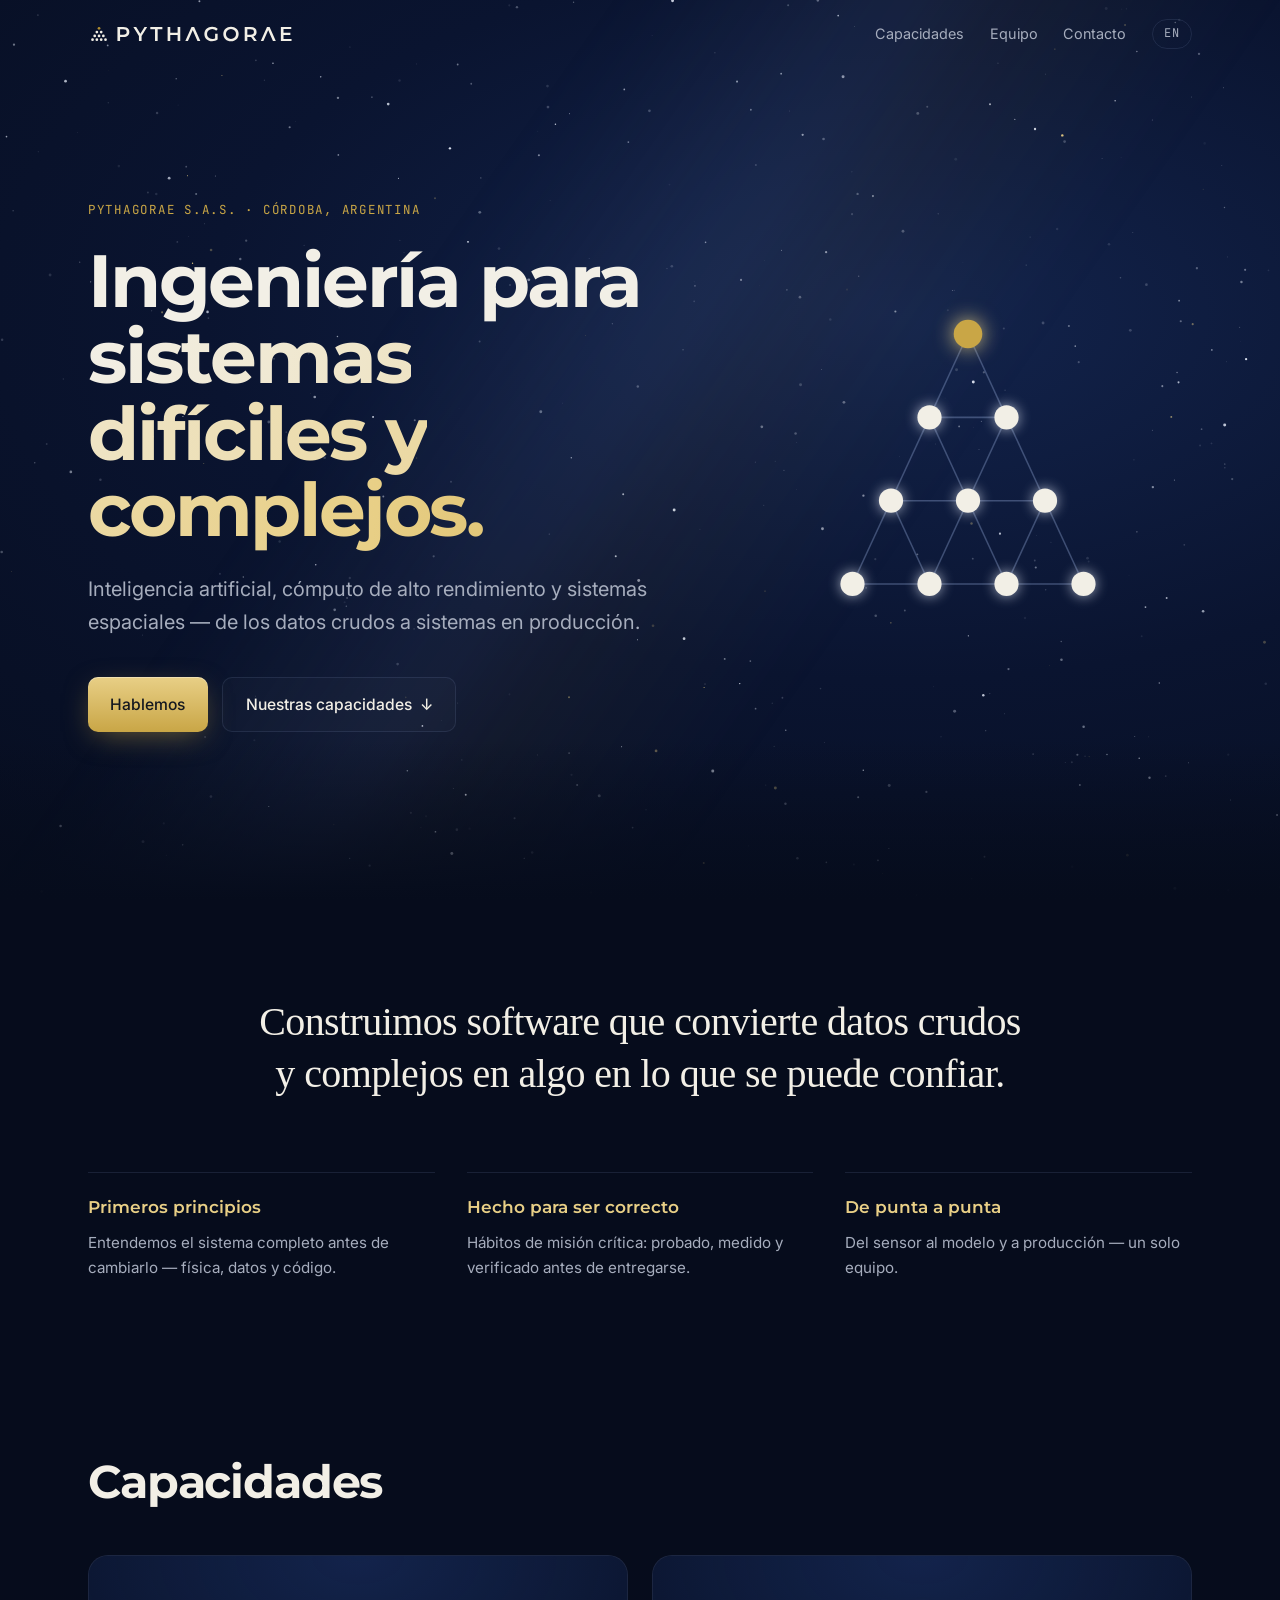
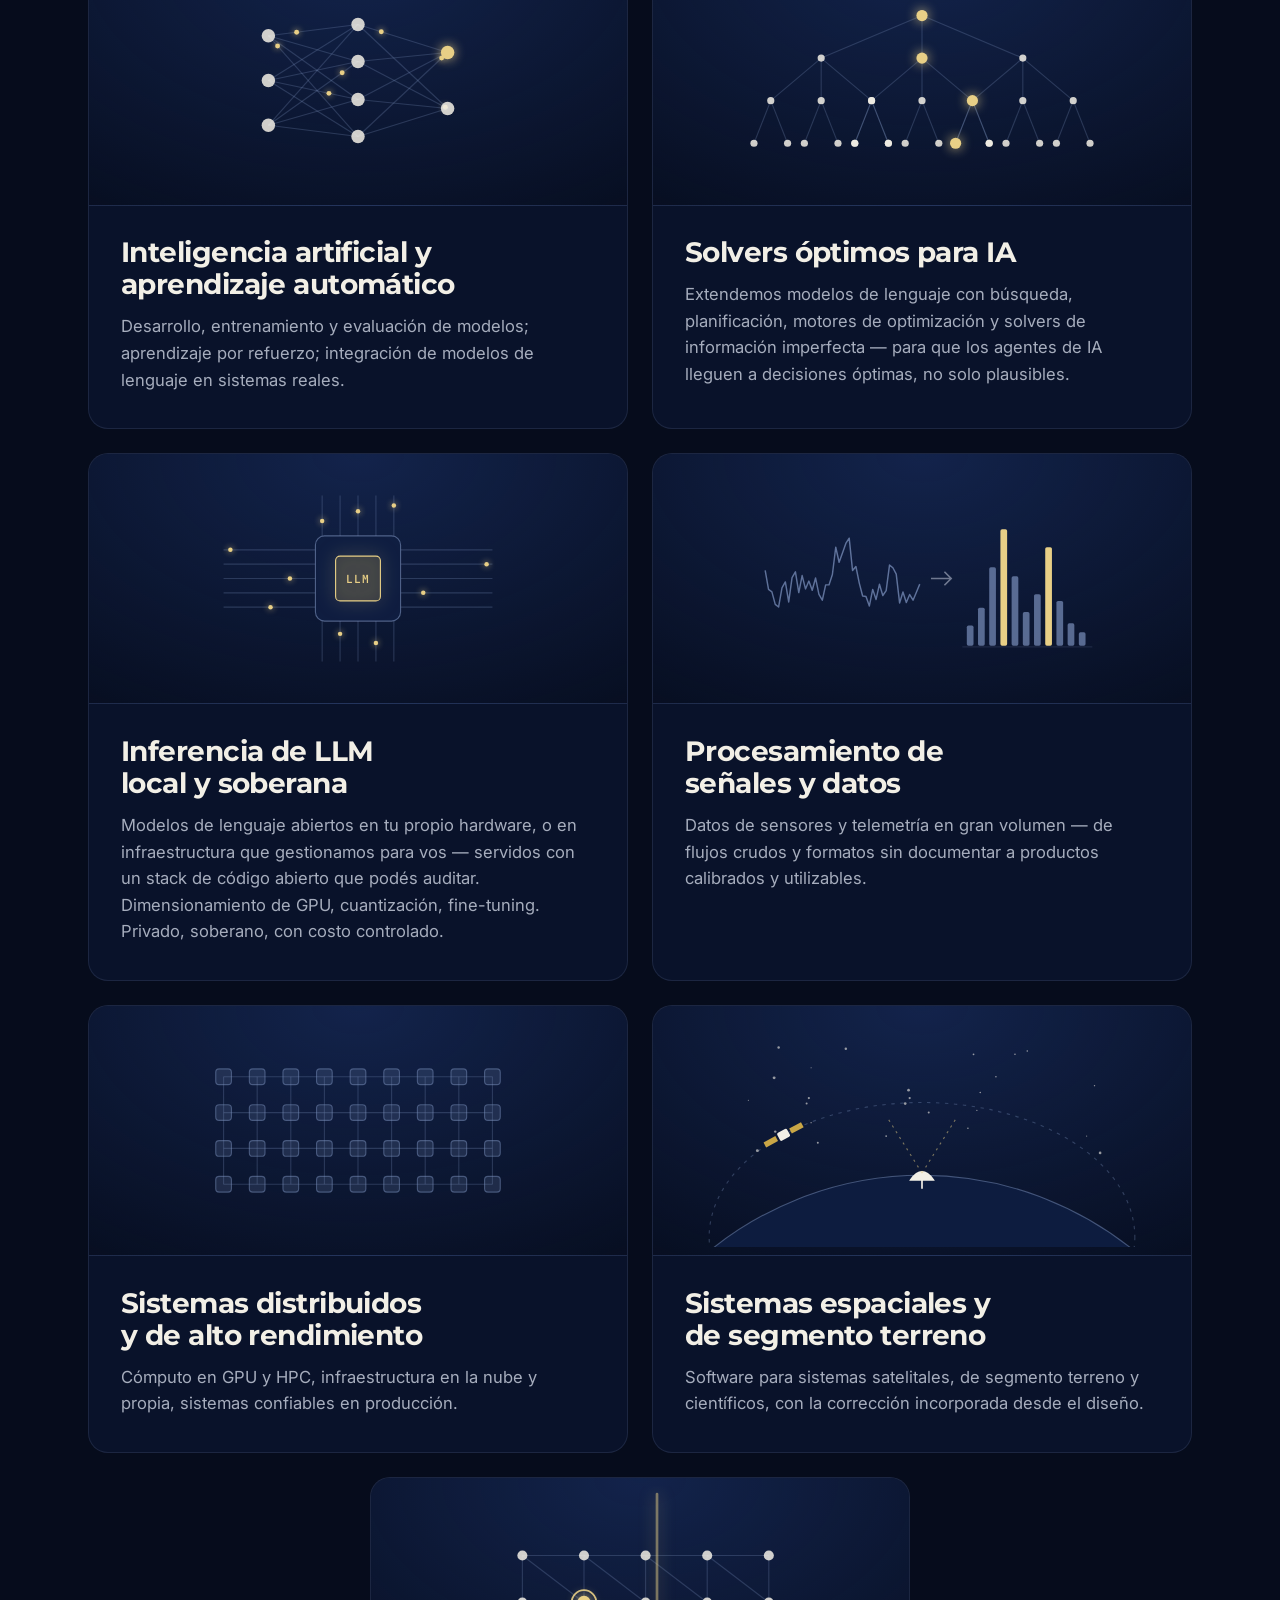
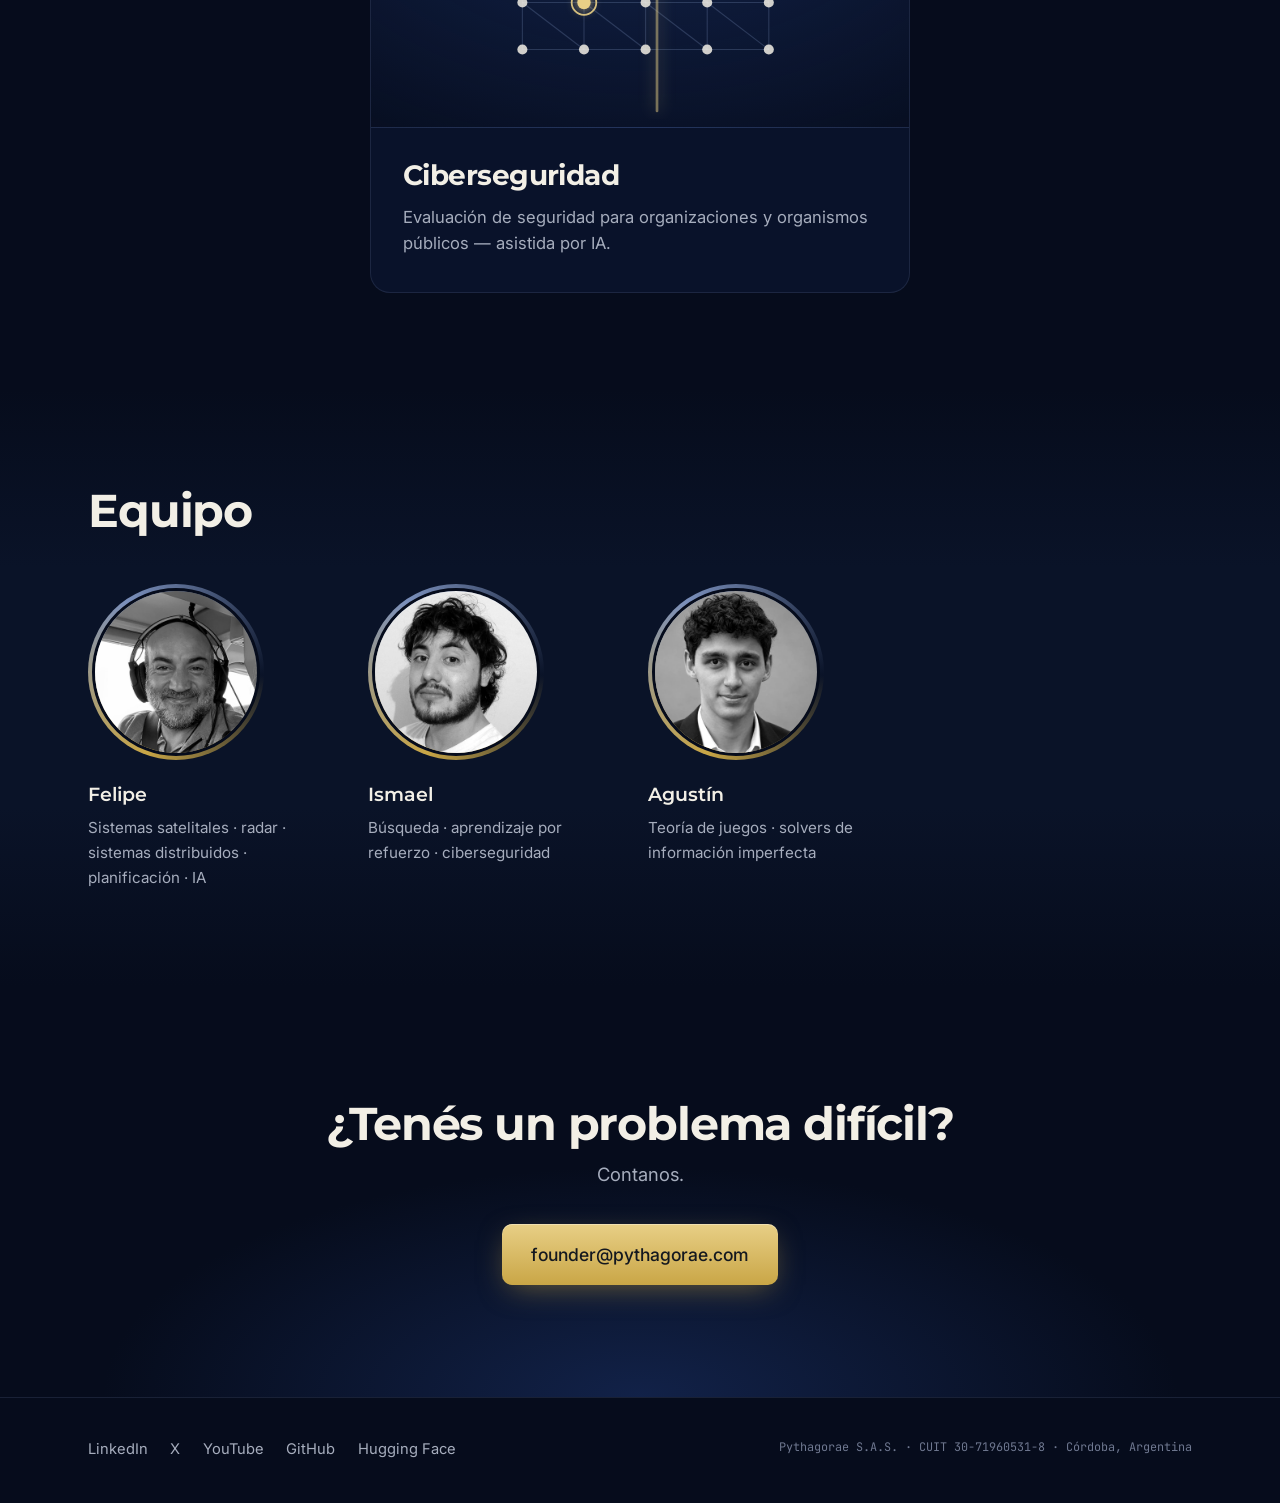
==== commit 8252e73c: "Site: shorten the Cybersecurity card copy Co-Authored-By: Claude Opus 5 (1M context) <noreply@anthro" ====
--- a/es/index.html
+++ b/es/index.html
@@ -109,7 +109,7 @@
           <div class="card-art"><svg class="art" viewBox="0 -24 320 208" preserveAspectRatio="xMidYMid meet" aria-hidden="true"><line class="a-line" x1="55" y1="38" x2="110" y2="38"/><line class="a-line" x1="55" y1="38" x2="55" y2="80"/><line class="a-line" x1="55" y1="38" x2="110" y2="80"/><line class="a-line" x1="110" y1="38" x2="165" y2="38"/><line class="a-line" x1="110" y1="38" x2="110" y2="80"/><line class="a-line" x1="110" y1="38" x2="165" y2="80"/><line class="a-line" x1="165" y1="38" x2="220" y2="38"/><line class="a-line" x1="165" y1="38" x2="165" y2="80"/><line class="a-line" x1="165" y1="38" x2="220" y2="80"/><line class="a-line" x1="220" y1="38" x2="275" y2="38"/><line class="a-line" x1="220" y1="38" x2="220" y2="80"/><line class="a-line" x1="220" y1="38" x2="275" y2="80"/><line class="a-line" x1="275" y1="38" x2="275" y2="80"/><line class="a-line" x1="55" y1="80" x2="110" y2="80"/><line class="a-line" x1="55" y1="80" x2="55" y2="122"/><line class="a-line" x1="55" y1="80" x2="110" y2="122"/><line class="a-line" x1="110" y1="80" x2="165" y2="80"/><line class="a-line" x1="110" y1="80" x2="110" y2="122"/><line class="a-line" x1="110" y1="80" x2="165" y2="122"/><line class="a-line" x1="165" y1="80" x2="220" y2="80"/><line class="a-line" x1="165" y1="80" x2="165" y2="122"/><line class="a-line" x1="165" y1="80" x2="220" y2="122"/><line class="a-line" x1="220" y1="80" x2="275" y2="80"/><line class="a-line" x1="220" y1="80" x2="220" y2="122"/><line class="a-line" x1="220" y1="80" x2="275" y2="122"/><line class="a-line" x1="275" y1="80" x2="275" y2="122"/><line class="a-line" x1="55" y1="122" x2="110" y2="122"/><line class="a-line" x1="110" y1="122" x2="165" y2="122"/><line class="a-line" x1="165" y1="122" x2="220" y2="122"/><line class="a-line" x1="220" y1="122" x2="275" y2="122"/><circle class="a-dot a-breathe" style="--d:0.0s" cx="55" cy="38" r="4.5"/><circle class="a-dot a-breathe" style="--d:0.3s" cx="110" cy="38" r="4.5"/><circle class="a-dot a-breathe" style="--d:0.6s" cx="165" cy="38" r="4.5"/><circle class="a-dot a-breathe" style="--d:0.9s" cx="220" cy="38" r="4.5"/><circle class="a-dot a-breathe" style="--d:1.2s" cx="275" cy="38" r="4.5"/><circle class="a-dot a-breathe" style="--d:0.0s" cx="55" cy="80" r="4.5"/><circle class="a-dot a-breathe" style="--d:0.6s" cx="165" cy="80" r="4.5"/><circle class="a-dot a-breathe" style="--d:0.9s" cx="220" cy="80" r="4.5"/><circle class="a-dot a-breathe" style="--d:1.2s" cx="275" cy="80" r="4.5"/><circle class="a-dot a-breathe" style="--d:0.0s" cx="55" cy="122" r="4.5"/><circle class="a-dot a-breathe" style="--d:0.3s" cx="110" cy="122" r="4.5"/><circle class="a-dot a-breathe" style="--d:0.6s" cx="165" cy="122" r="4.5"/><circle class="a-dot a-breathe" style="--d:0.9s" cx="220" cy="122" r="4.5"/><circle class="a-dot a-breathe" style="--d:1.2s" cx="275" cy="122" r="4.5"/><circle class="a-find" cx="110" cy="80" r="11"/><circle class="a-hot a-breathe" cx="110" cy="80" r="6"/><g class="a-sweep"><rect x="-1.2" y="-18" width="2.4" height="196" rx="1.2"/><animateTransform attributeName="transform" type="translate" dur="4s" values="30,0; 290,0; 30,0" keyTimes="0;0.5;1" repeatCount="indefinite"/></g></svg></div>
           <div class="card-body">
             <h3>Ciberseguridad</h3>
-            <p>Evaluaci&oacute;n de seguridad para organizaciones y organismos p&uacute;blicos: pruebas de penetraci&oacute;n, an&aacute;lisis de exposici&oacute;n y de dependencia de terceros, y planes de resiliencia &mdash; asistido por IA.</p>
+            <p>Evaluaci&oacute;n de seguridad para organizaciones y organismos p&uacute;blicos &mdash; asistida por IA.</p>
           </div>
         </article>
     </div>
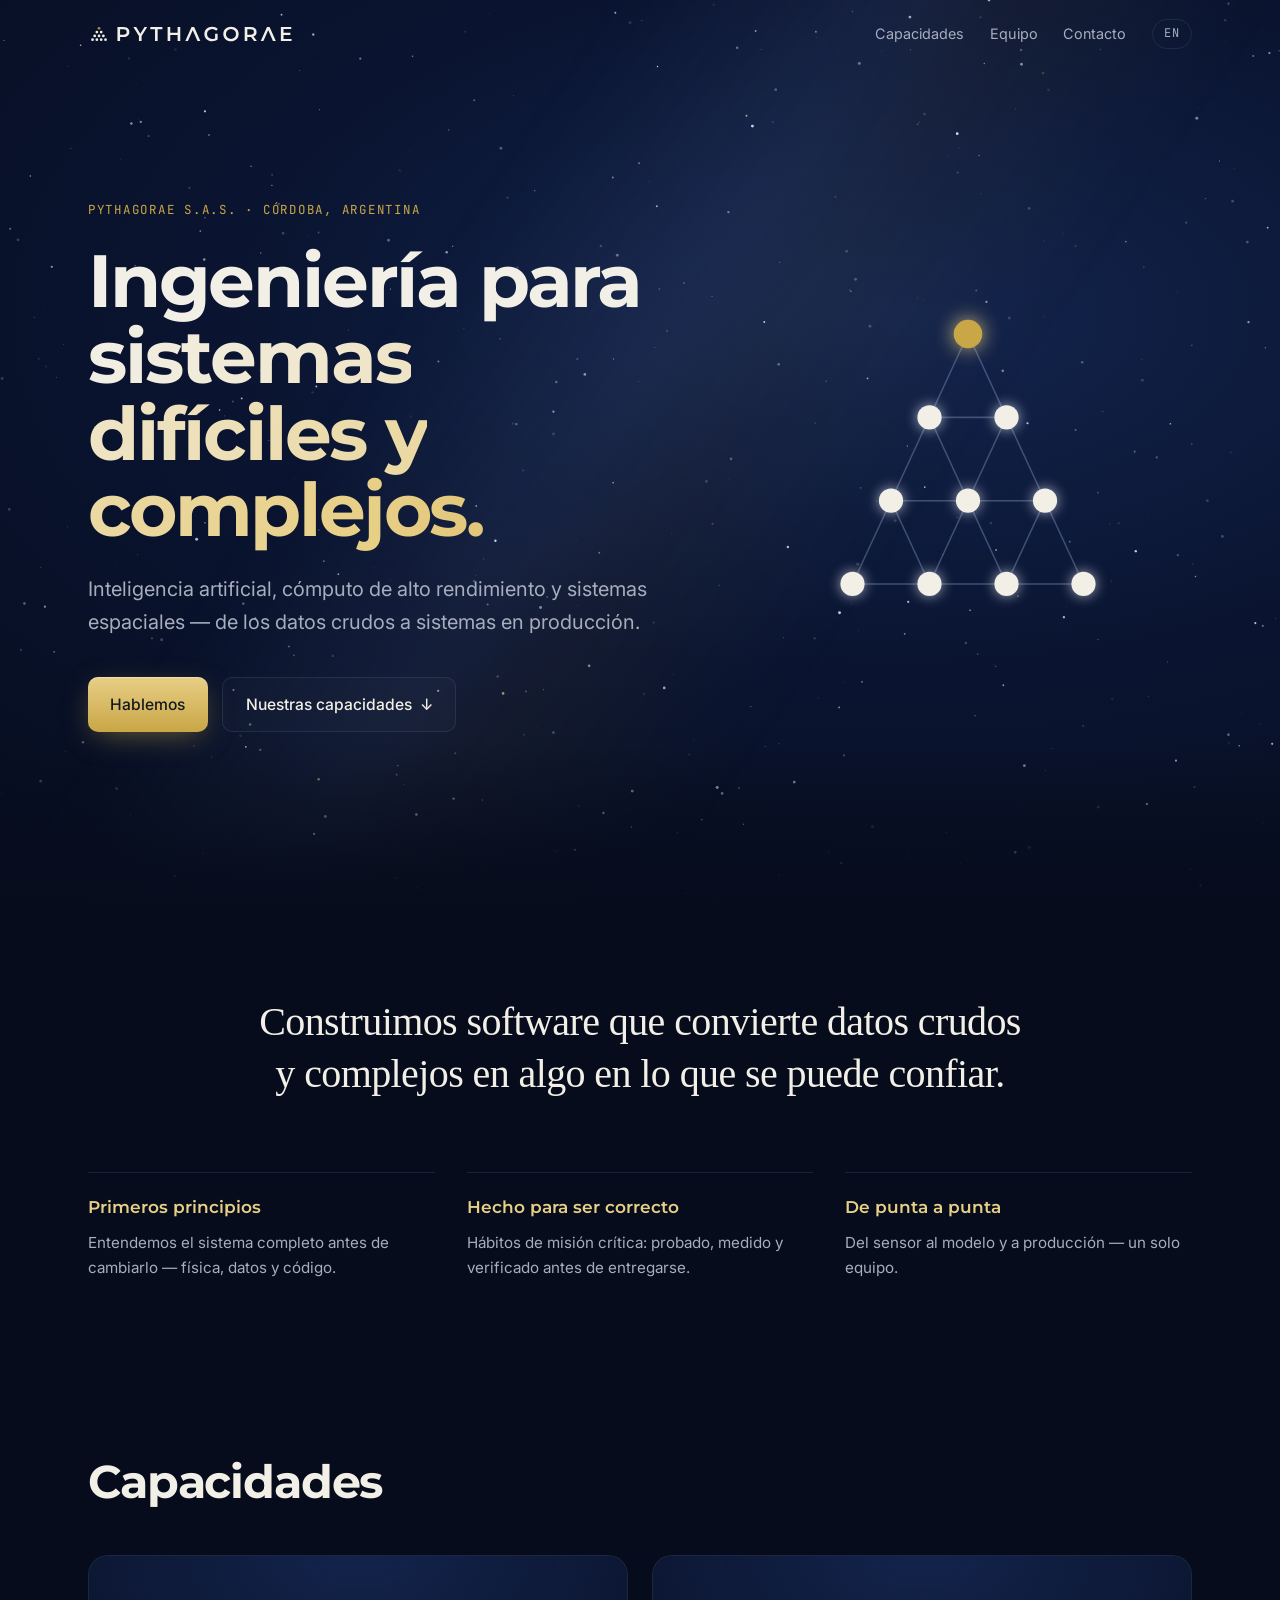
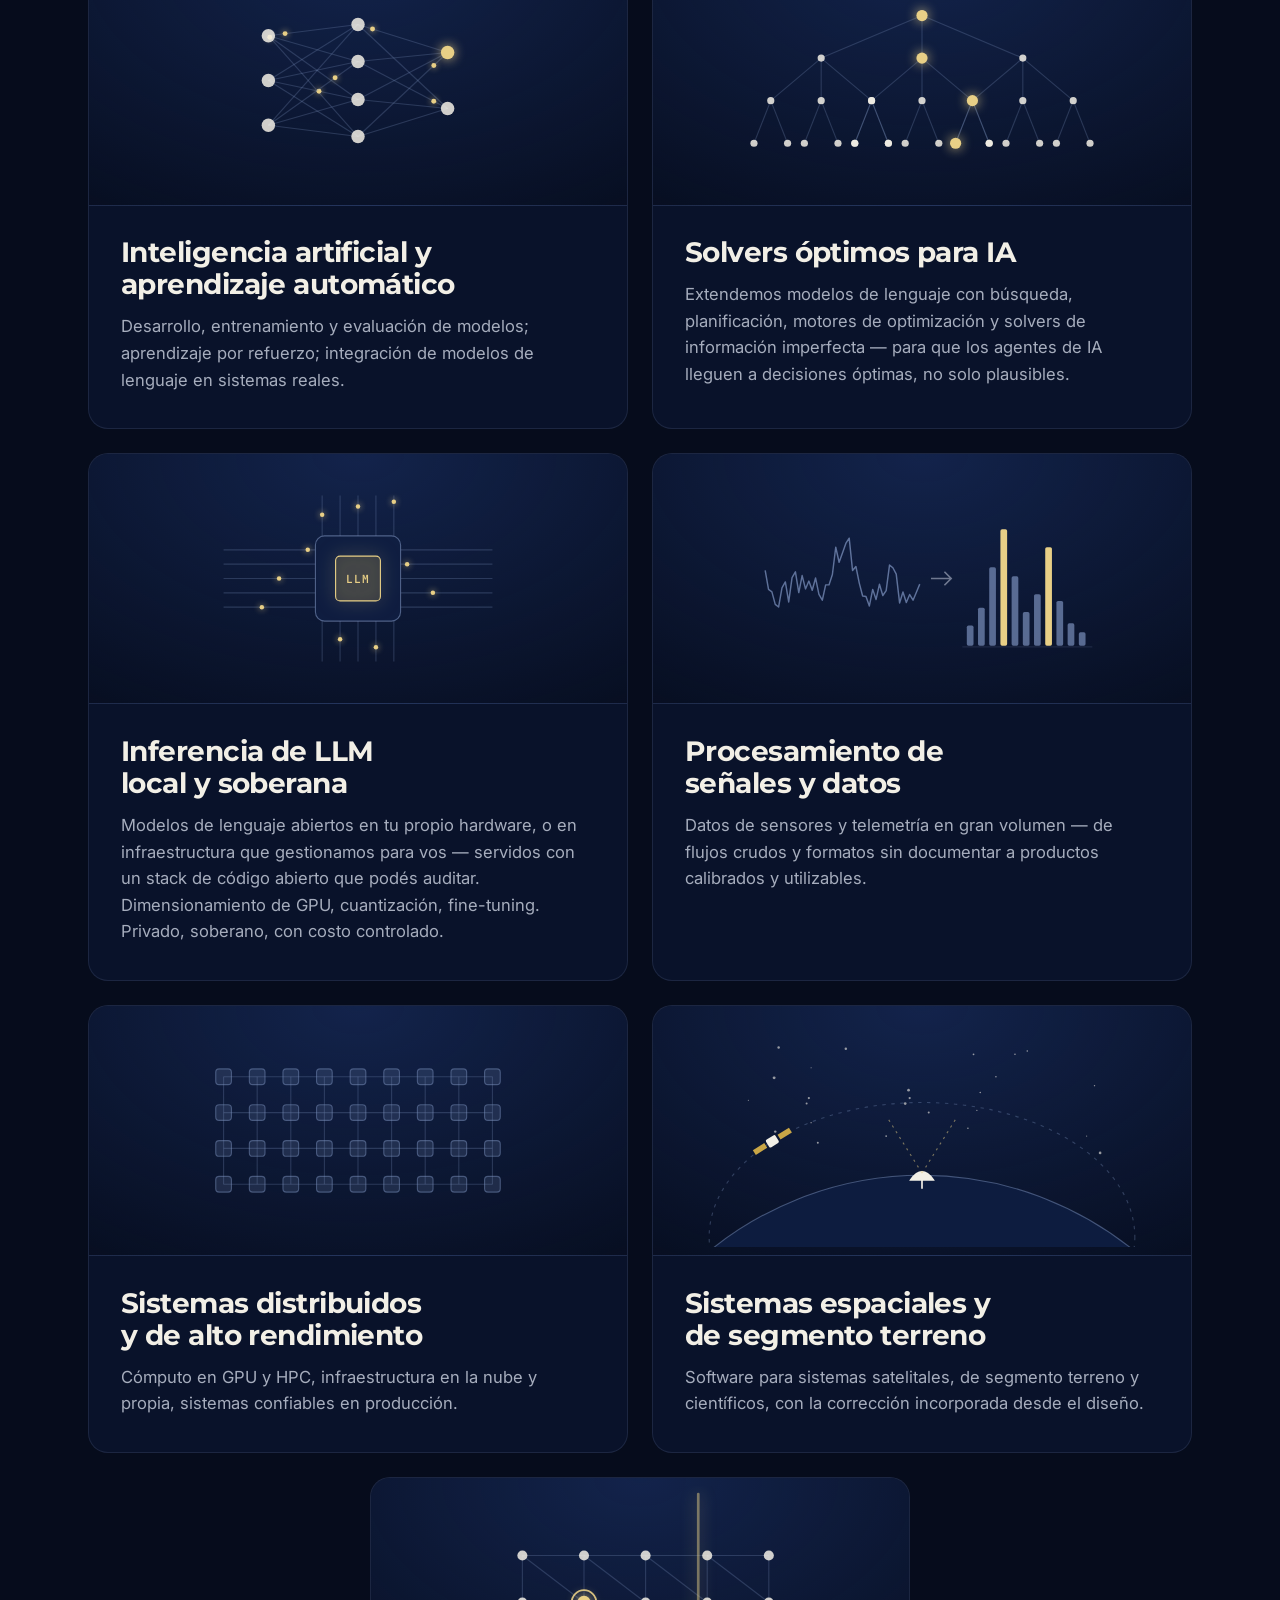
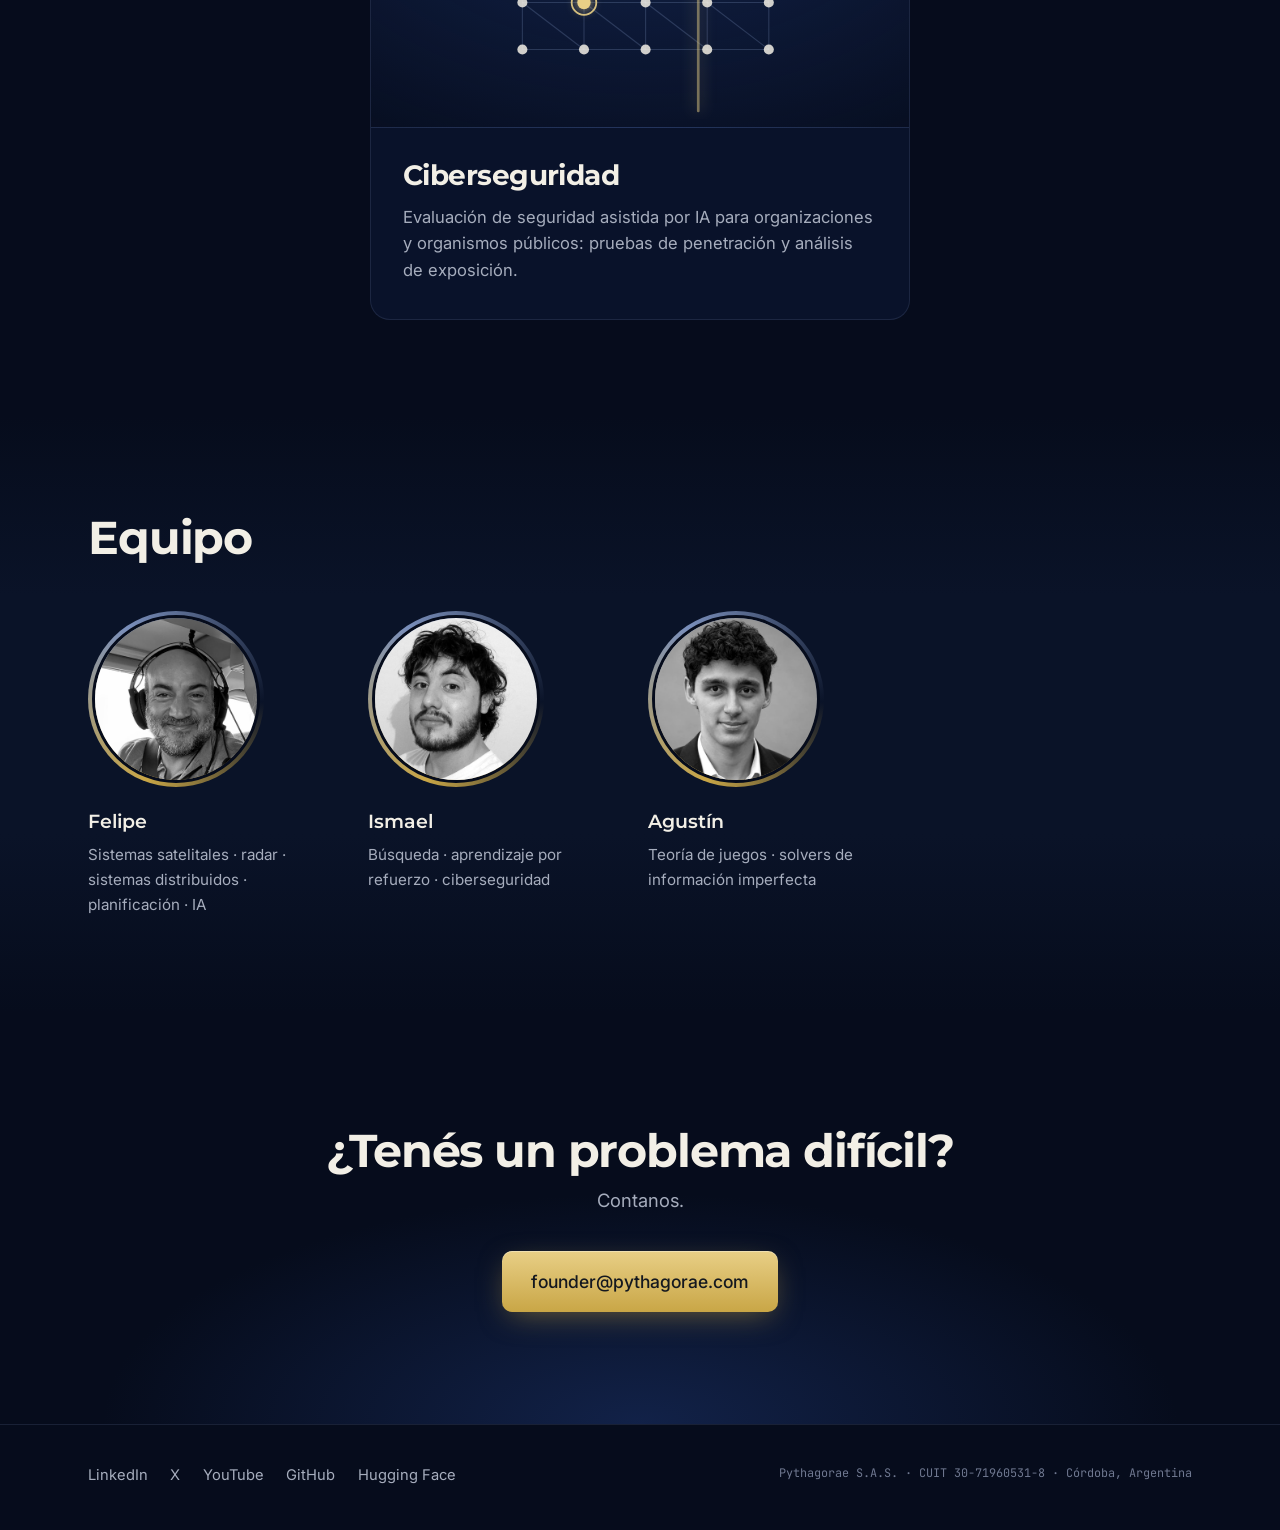
==== commit 42cef6e6: "Site: Cybersecurity card — AI-assisted assessment, pentesting and exposure analysis Co-Authored-By: " ====
--- a/es/index.html
+++ b/es/index.html
@@ -109,7 +109,7 @@
           <div class="card-art"><svg class="art" viewBox="0 -24 320 208" preserveAspectRatio="xMidYMid meet" aria-hidden="true"><line class="a-line" x1="55" y1="38" x2="110" y2="38"/><line class="a-line" x1="55" y1="38" x2="55" y2="80"/><line class="a-line" x1="55" y1="38" x2="110" y2="80"/><line class="a-line" x1="110" y1="38" x2="165" y2="38"/><line class="a-line" x1="110" y1="38" x2="110" y2="80"/><line class="a-line" x1="110" y1="38" x2="165" y2="80"/><line class="a-line" x1="165" y1="38" x2="220" y2="38"/><line class="a-line" x1="165" y1="38" x2="165" y2="80"/><line class="a-line" x1="165" y1="38" x2="220" y2="80"/><line class="a-line" x1="220" y1="38" x2="275" y2="38"/><line class="a-line" x1="220" y1="38" x2="220" y2="80"/><line class="a-line" x1="220" y1="38" x2="275" y2="80"/><line class="a-line" x1="275" y1="38" x2="275" y2="80"/><line class="a-line" x1="55" y1="80" x2="110" y2="80"/><line class="a-line" x1="55" y1="80" x2="55" y2="122"/><line class="a-line" x1="55" y1="80" x2="110" y2="122"/><line class="a-line" x1="110" y1="80" x2="165" y2="80"/><line class="a-line" x1="110" y1="80" x2="110" y2="122"/><line class="a-line" x1="110" y1="80" x2="165" y2="122"/><line class="a-line" x1="165" y1="80" x2="220" y2="80"/><line class="a-line" x1="165" y1="80" x2="165" y2="122"/><line class="a-line" x1="165" y1="80" x2="220" y2="122"/><line class="a-line" x1="220" y1="80" x2="275" y2="80"/><line class="a-line" x1="220" y1="80" x2="220" y2="122"/><line class="a-line" x1="220" y1="80" x2="275" y2="122"/><line class="a-line" x1="275" y1="80" x2="275" y2="122"/><line class="a-line" x1="55" y1="122" x2="110" y2="122"/><line class="a-line" x1="110" y1="122" x2="165" y2="122"/><line class="a-line" x1="165" y1="122" x2="220" y2="122"/><line class="a-line" x1="220" y1="122" x2="275" y2="122"/><circle class="a-dot a-breathe" style="--d:0.0s" cx="55" cy="38" r="4.5"/><circle class="a-dot a-breathe" style="--d:0.3s" cx="110" cy="38" r="4.5"/><circle class="a-dot a-breathe" style="--d:0.6s" cx="165" cy="38" r="4.5"/><circle class="a-dot a-breathe" style="--d:0.9s" cx="220" cy="38" r="4.5"/><circle class="a-dot a-breathe" style="--d:1.2s" cx="275" cy="38" r="4.5"/><circle class="a-dot a-breathe" style="--d:0.0s" cx="55" cy="80" r="4.5"/><circle class="a-dot a-breathe" style="--d:0.6s" cx="165" cy="80" r="4.5"/><circle class="a-dot a-breathe" style="--d:0.9s" cx="220" cy="80" r="4.5"/><circle class="a-dot a-breathe" style="--d:1.2s" cx="275" cy="80" r="4.5"/><circle class="a-dot a-breathe" style="--d:0.0s" cx="55" cy="122" r="4.5"/><circle class="a-dot a-breathe" style="--d:0.3s" cx="110" cy="122" r="4.5"/><circle class="a-dot a-breathe" style="--d:0.6s" cx="165" cy="122" r="4.5"/><circle class="a-dot a-breathe" style="--d:0.9s" cx="220" cy="122" r="4.5"/><circle class="a-dot a-breathe" style="--d:1.2s" cx="275" cy="122" r="4.5"/><circle class="a-find" cx="110" cy="80" r="11"/><circle class="a-hot a-breathe" cx="110" cy="80" r="6"/><g class="a-sweep"><rect x="-1.2" y="-18" width="2.4" height="196" rx="1.2"/><animateTransform attributeName="transform" type="translate" dur="4s" values="30,0; 290,0; 30,0" keyTimes="0;0.5;1" repeatCount="indefinite"/></g></svg></div>
           <div class="card-body">
             <h3>Ciberseguridad</h3>
-            <p>Evaluaci&oacute;n de seguridad para organizaciones y organismos p&uacute;blicos &mdash; asistida por IA.</p>
+            <p>Evaluaci&oacute;n de seguridad asistida por IA para organizaciones y organismos p&uacute;blicos: pruebas de penetraci&oacute;n y an&aacute;lisis de exposici&oacute;n.</p>
           </div>
         </article>
     </div>
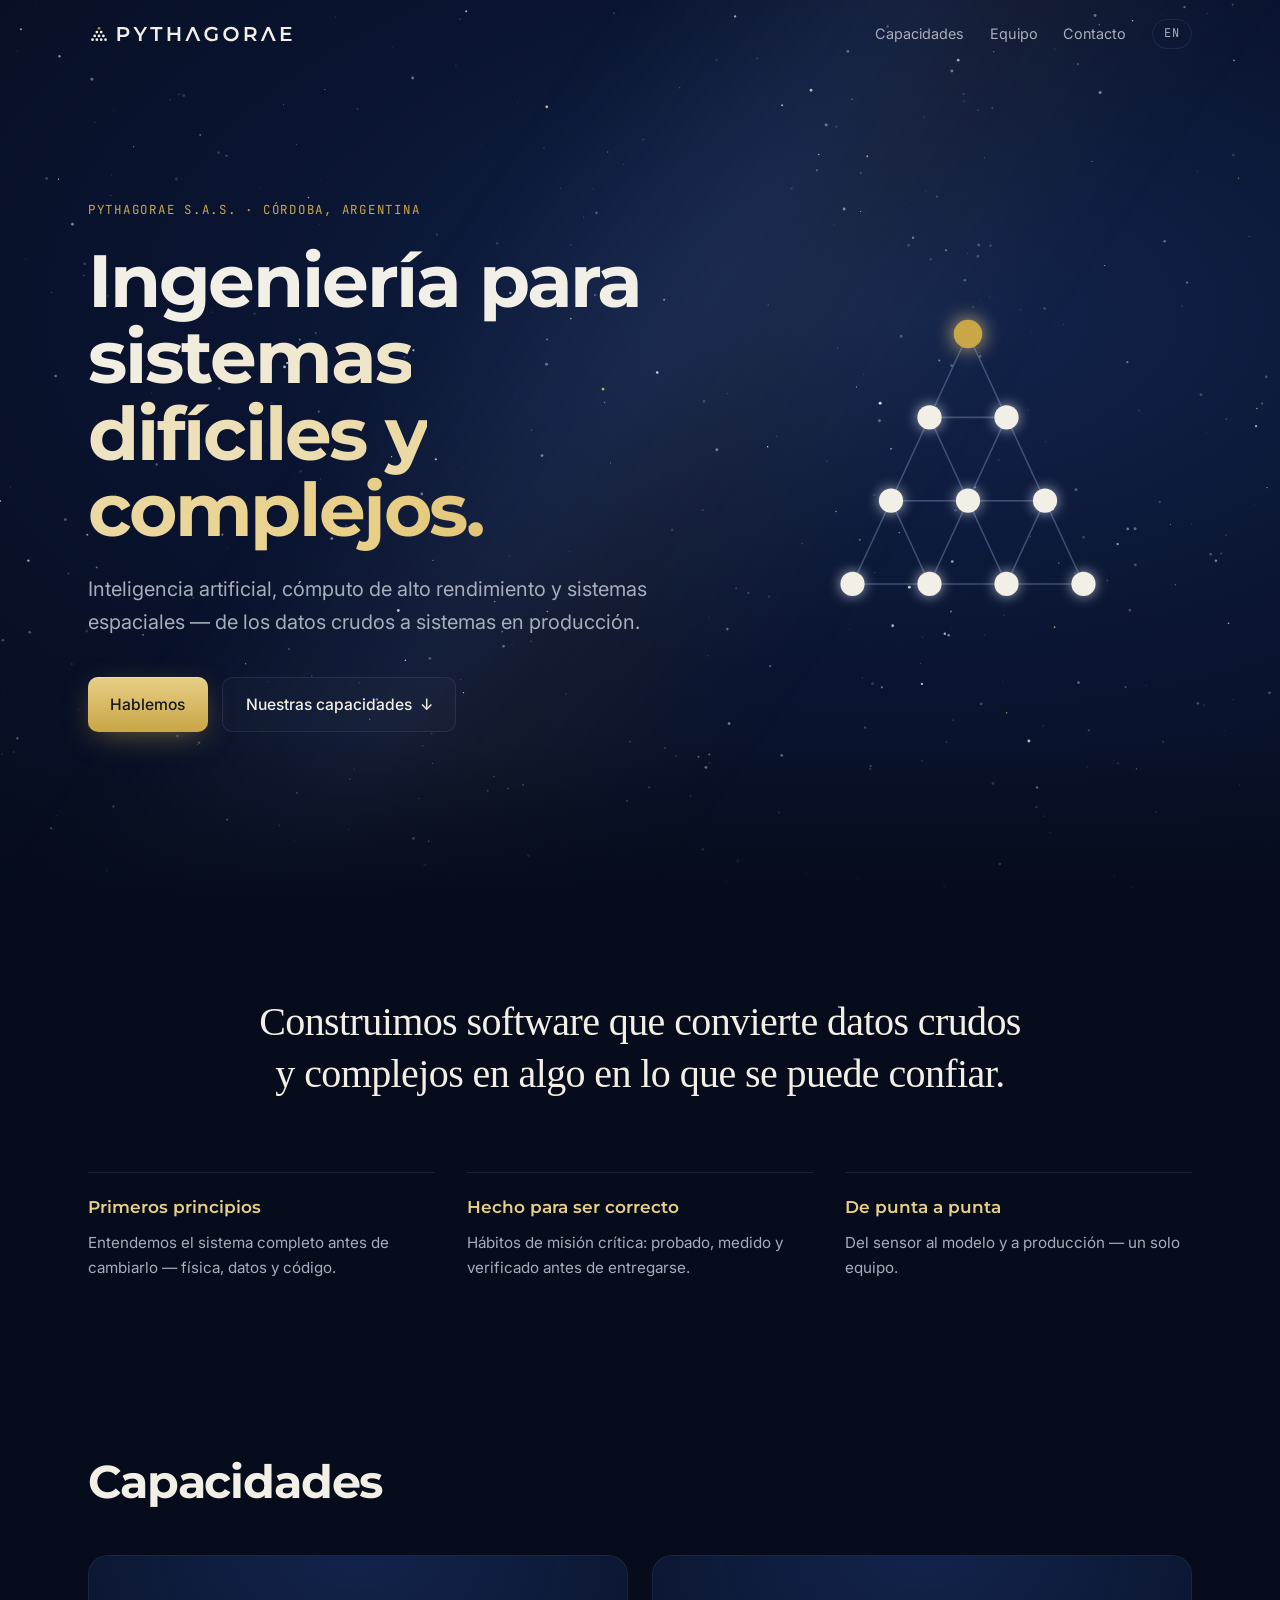
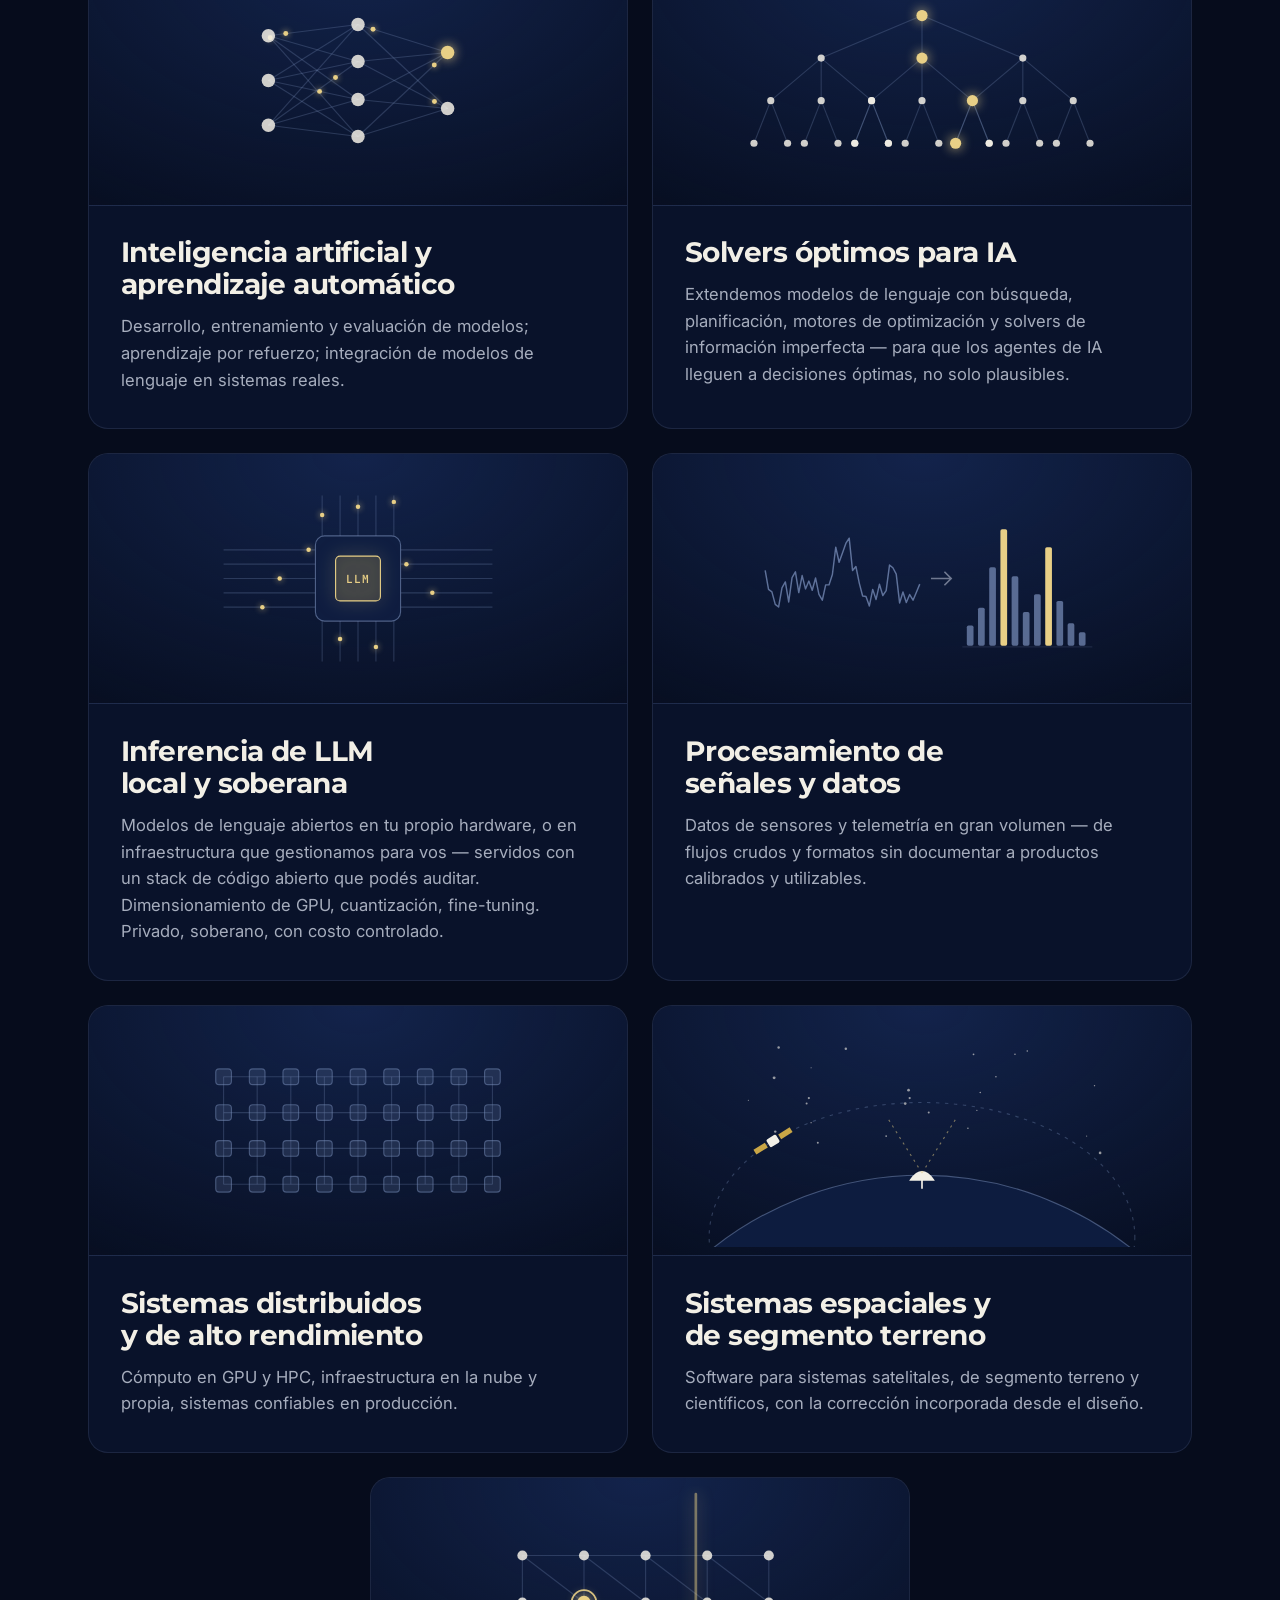
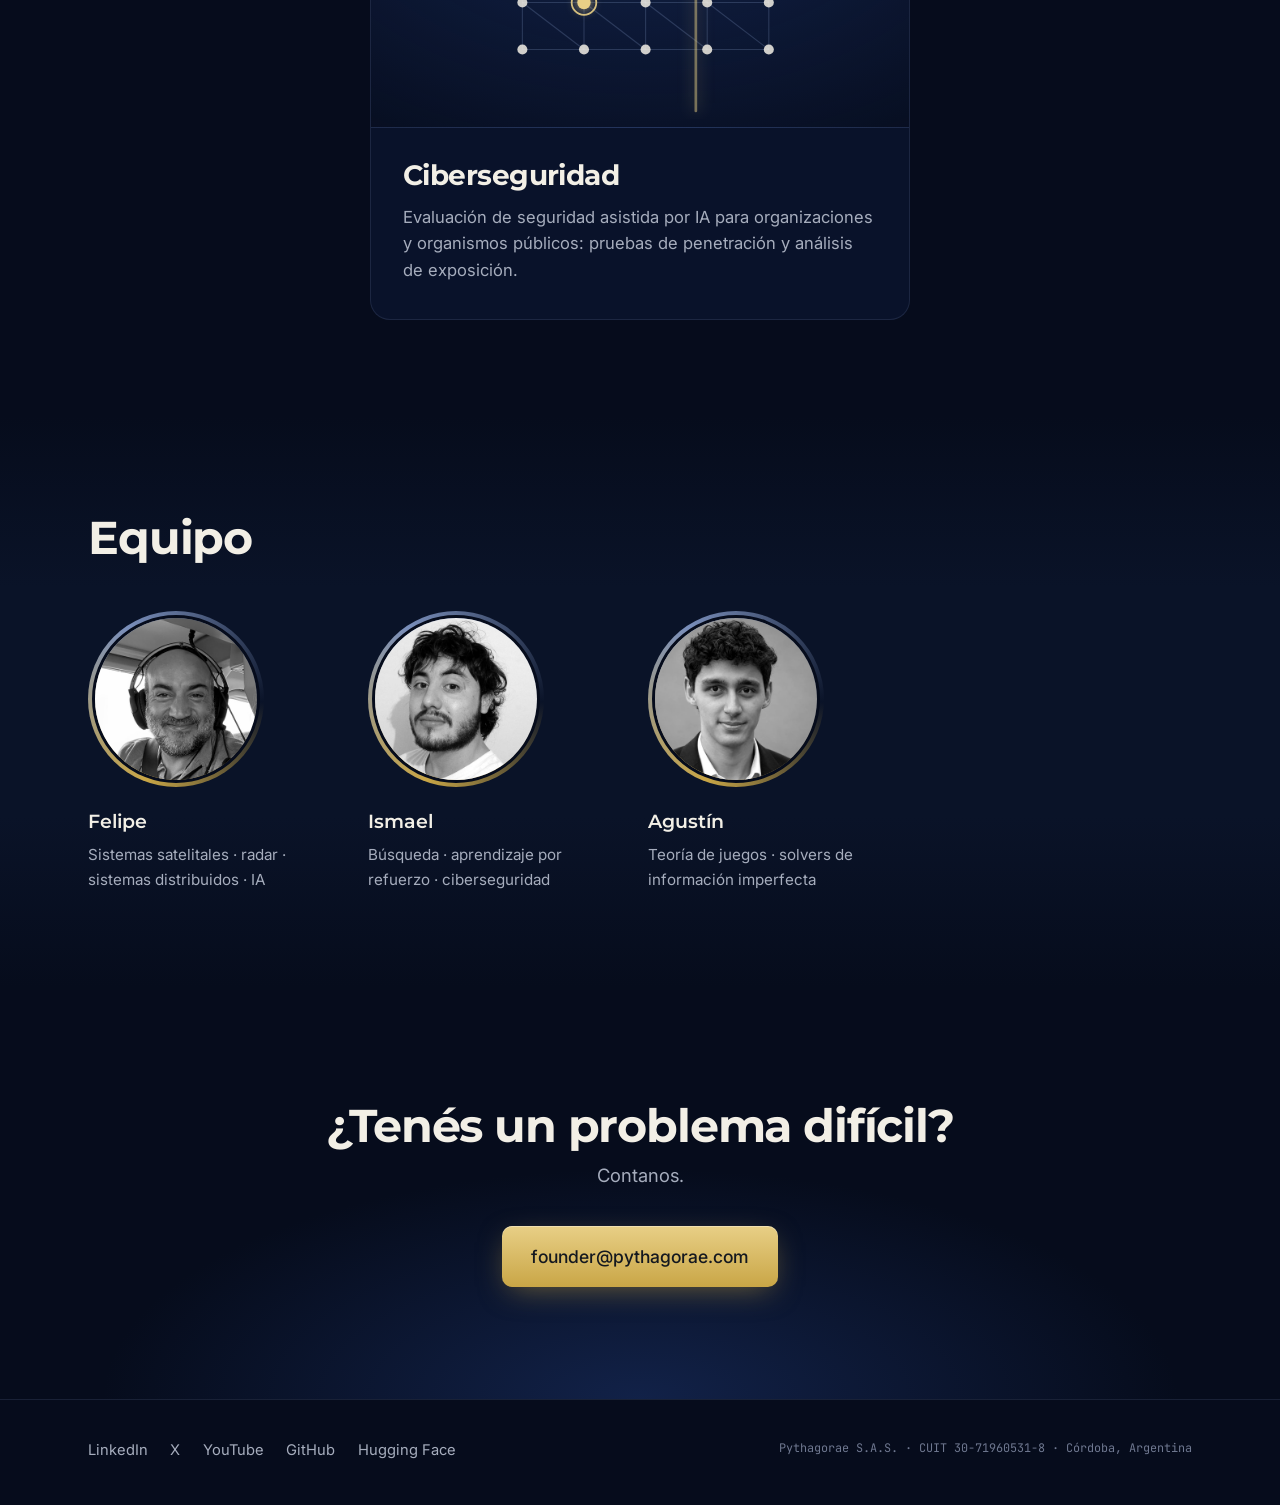
==== commit 0e6026b6: "Site: drop planning from Felipe's line Co-Authored-By: Claude Opus 5 (1M context) <noreply@anthropic" ====
--- a/es/index.html
+++ b/es/index.html
@@ -123,7 +123,7 @@
     <div class="team">
         <figure class="person reveal" style="--i:0">
           <div class="photo"><img src="/assets/team/felipe.jpg" alt="Felipe" width="400" height="400" loading="lazy"></div>
-          <figcaption><strong>Felipe</strong><span>Sistemas satelitales &middot; radar &middot; sistemas distribuidos &middot; planificaci&oacute;n &middot; IA</span></figcaption>
+          <figcaption><strong>Felipe</strong><span>Sistemas satelitales &middot; radar &middot; sistemas distribuidos &middot; IA</span></figcaption>
         </figure>
         <figure class="person reveal" style="--i:1">
           <div class="photo"><img src="/assets/team/ismael.jpg" alt="Ismael" width="400" height="400" loading="lazy"></div>
